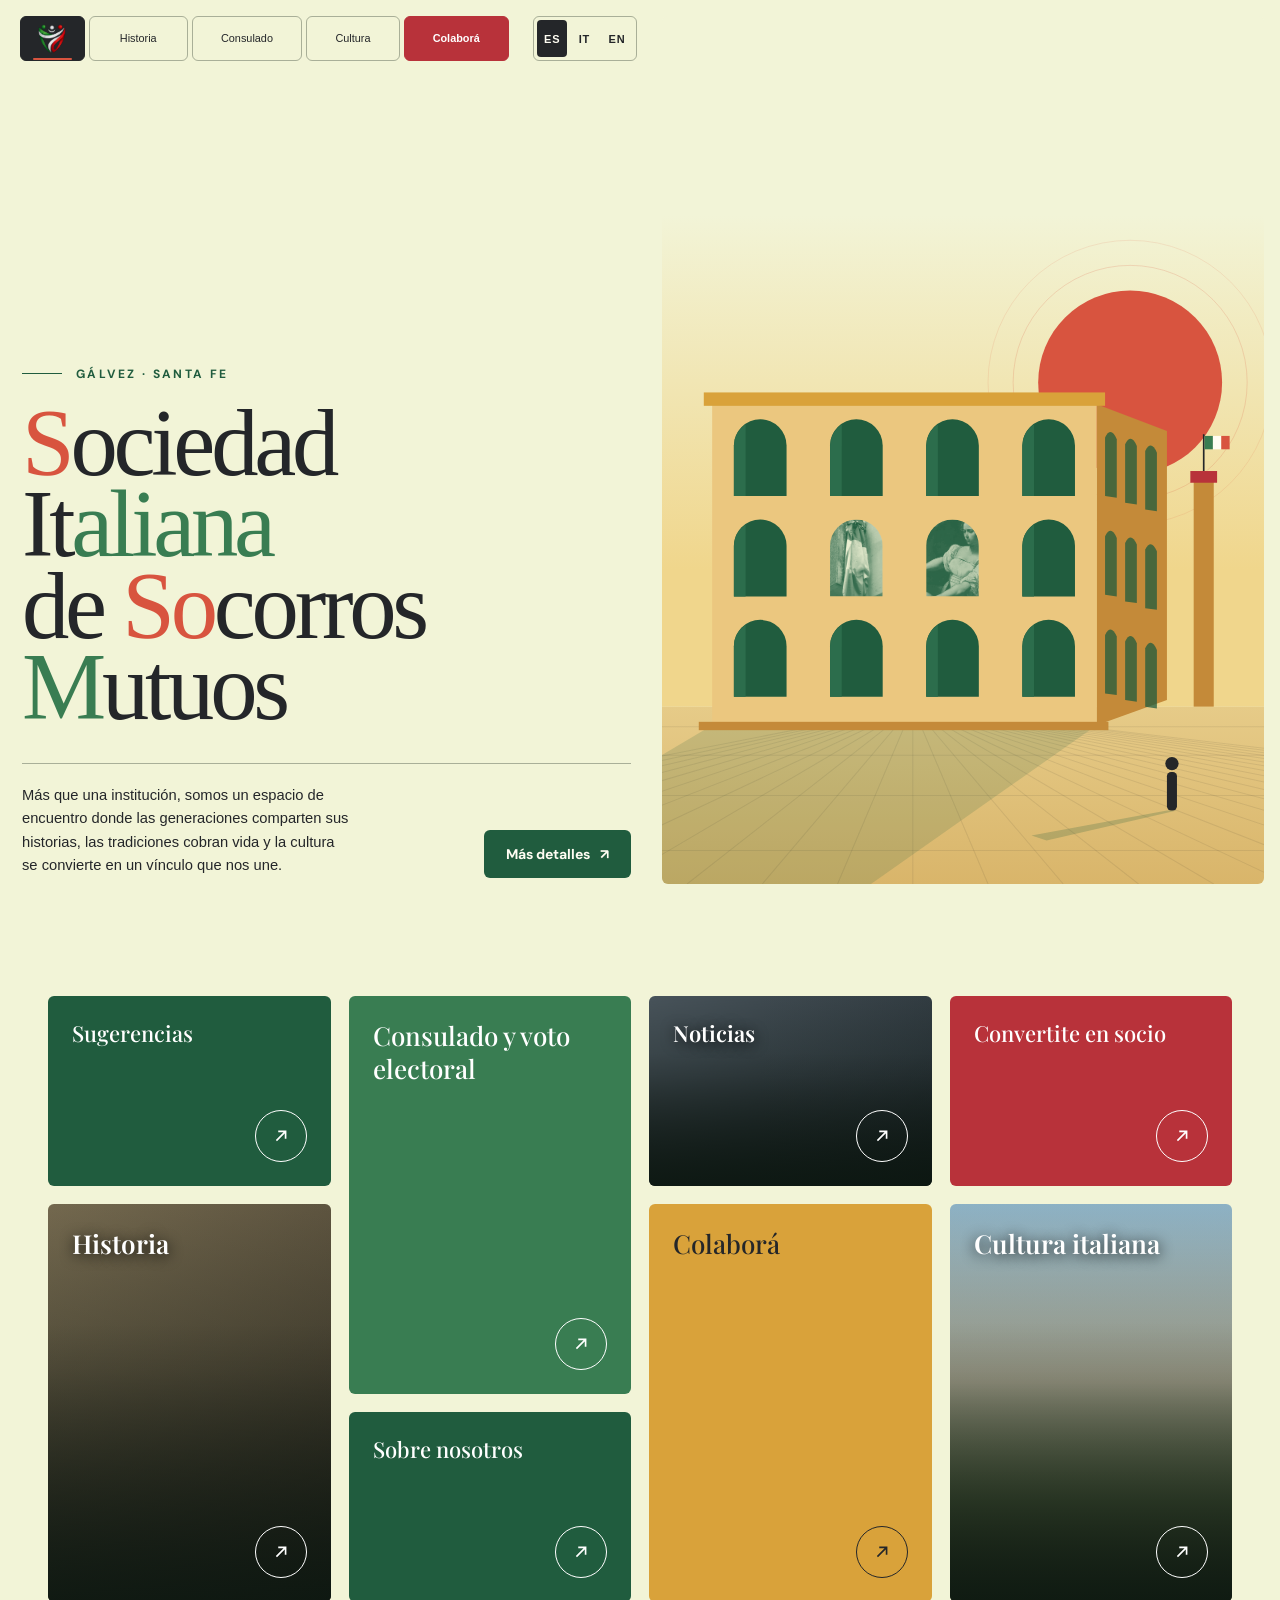
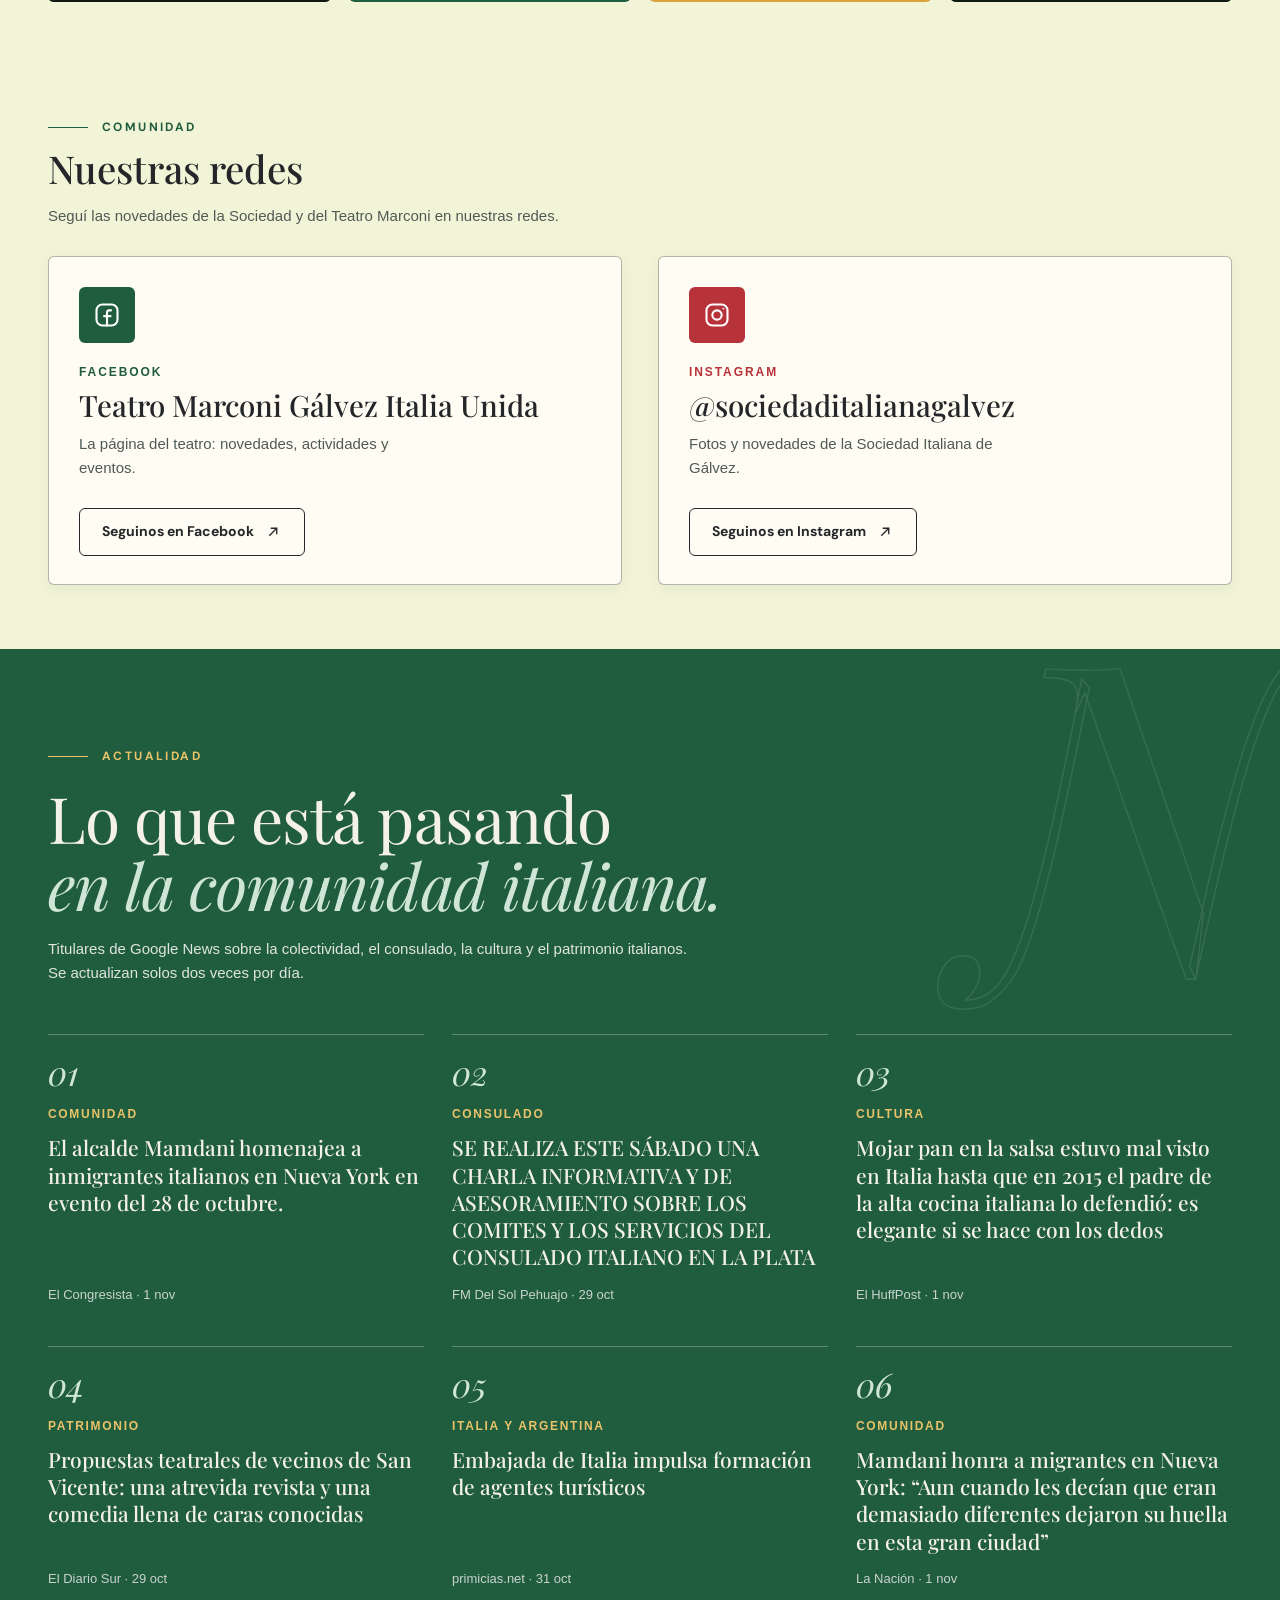
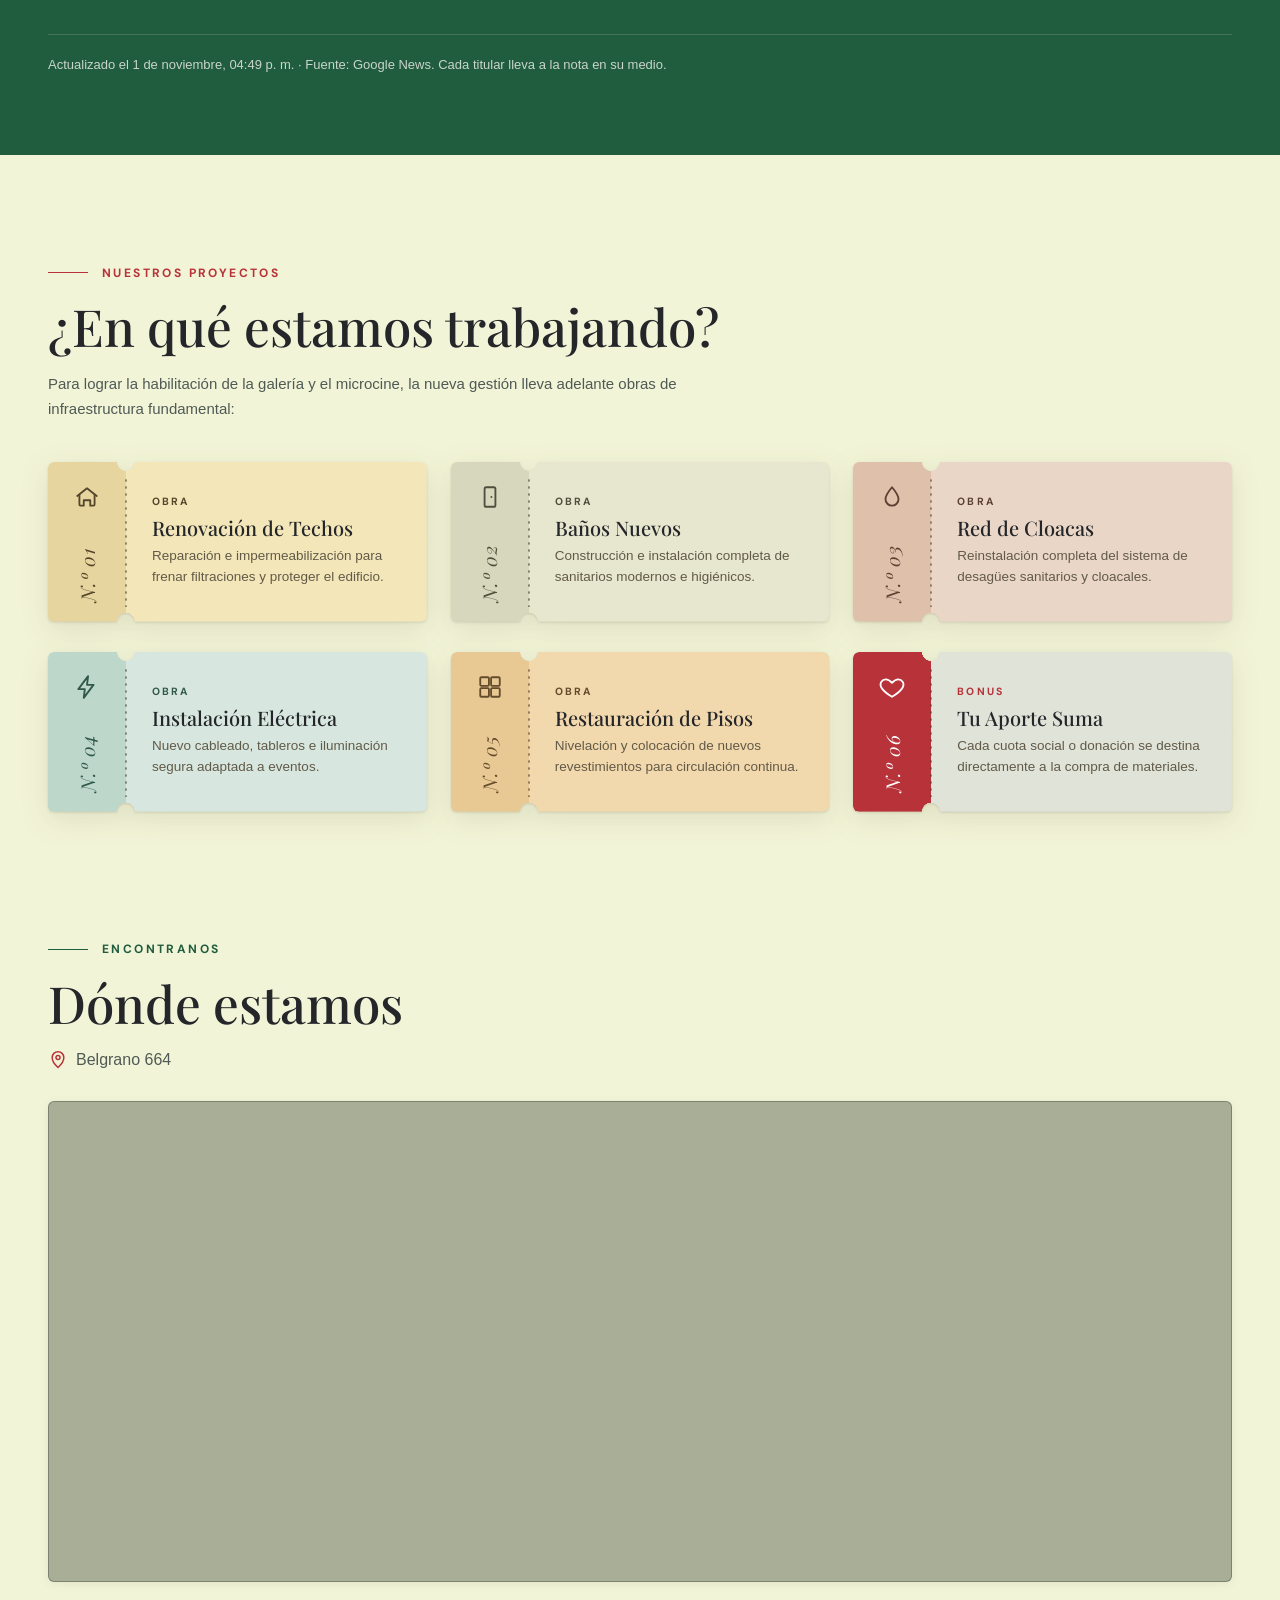
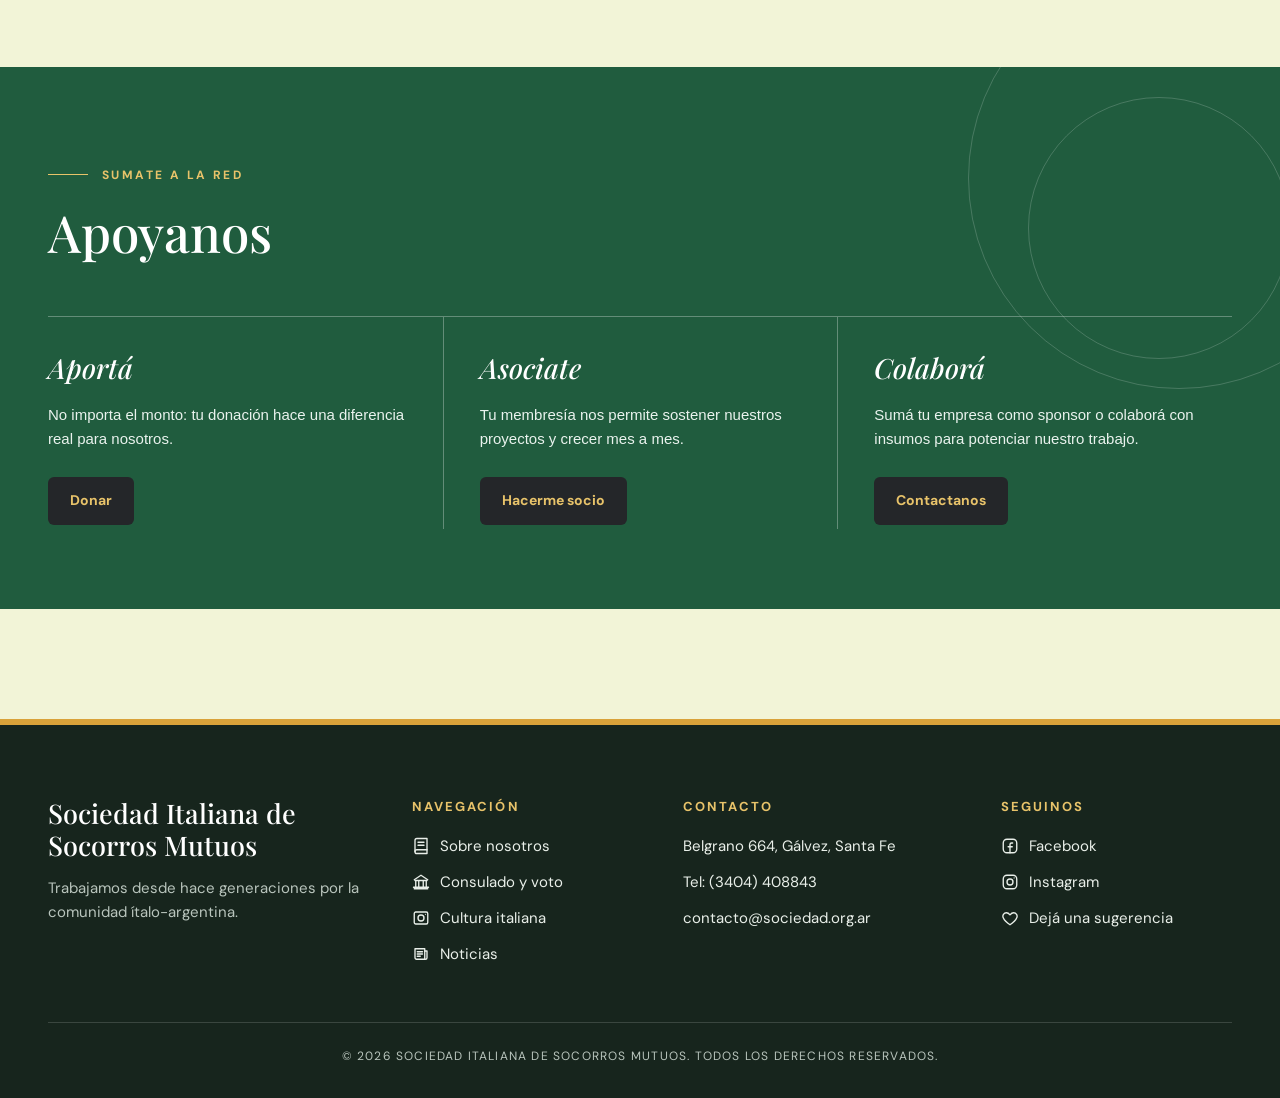
==== index.html @ 8f3e62f2 "Vista previa al compartir: Open Graph y descripción en las cinco páginas - og:title, og:description," ====
<!DOCTYPE html>
<html lang="es">
<head>
<meta charset="UTF-8">
<meta name="viewport" content="width=device-width, initial-scale=1, viewport-fit=cover">
<title>Sociedad Italiana de Socorros Mutuos</title>
<meta name="description" content="Sociedad Italiana de Socorros Mutuos «Italia Unida» de Gálvez, Santa Fe: su historia, la cultura italiana, servicios consulares y cómo colaborar.">
<!-- Vista previa al compartir el enlace (WhatsApp, Facebook, X…). Si cambia la dirección del sitio, actualizar og:url y og:image. -->
<meta property="og:type" content="website">
<meta property="og:site_name" content="Sociedad Italiana de Socorros Mutuos de Gálvez">
<meta property="og:locale" content="es_AR">
<meta property="og:locale:alternate" content="it_IT">
<meta property="og:locale:alternate" content="en_US">
<meta property="og:title" content="Sociedad Italiana de Socorros Mutuos «Italia Unida» · Gálvez">
<meta property="og:description" content="Sociedad Italiana de Socorros Mutuos «Italia Unida» de Gálvez, Santa Fe: su historia, la cultura italiana, servicios consulares y cómo colaborar.">
<meta property="og:url" content="https://agustincordoba97-art.github.io/italia-unita/">
<meta property="og:image" content="https://agustincordoba97-art.github.io/italia-unita/img/compartir.jpg">
<meta property="og:image:width" content="1200">
<meta property="og:image:height" content="630">
<meta property="og:image:alt" content="Sociedad Italiana de Socorros Mutuos, Gálvez: ilustración del edificio social en una plaza.">
<meta name="twitter:card" content="summary_large_image">
<link rel="shortcut icon" href="img/logo.png" type="image/png">
<link rel="preconnect" href="https://fonts.googleapis.com">
<link rel="preconnect" href="https://fonts.gstatic.com" crossorigin>
<link href="https://fonts.googleapis.com/css2?family=Archivo+Black&family=DM+Sans:wght@400;500;600;700&family=Playfair+Display:ital,wght@0,500;0,600;1,500&display=swap" rel="stylesheet">
<link rel="stylesheet" href="css/base.css">
<link rel="stylesheet" href="styles.css">
<link rel="stylesheet" href="css/portada.css">
<link rel="stylesheet" href="css/noticias.css">
<script src="script.js?v=2" defer></script>
<script src="js/noticias.js" defer></script>
<script src="js/noticias-portada.js" defer></script>
</head>
<body>

<a class="skip" href="#contenido" data-i18n="skip">Ir al contenido</a>

<main id="contenido">
  <!-- PORTADA · «Piazza metafísica»: arcadas racionalistas, sol bajo y sombras largas (estilos en css/portada.css).
       La ilustración es decorativa; las dos fotos se ven en duotono verde dentro de los arcos. -->
  <section class="portada" aria-labelledby="headline">
    <div class="portada-texto">
      <nav class="navigation" aria-label="Navegación principal" data-sitio="menu" data-pagina="inicio"></nav>
      <script src="js/sitio.js"></script>
      <div class="portada-contenido">
        <p class="portada-volanta">Gálvez · Santa Fe</p>
        <h1 class="portada-titulo" id="headline"><span class="r">S</span>ociedad<br>It<span class="v">aliana</span><br>de <span class="r">So</span>corros<br><span class="v">M</span>utuos</h1>
        <div class="portada-pie">
          <p class="portada-bajada" id="description" data-i18n="heroDesc">Más que una institución, somos un espacio de encuentro donde las generaciones comparten sus historias, las tradiciones cobran vida y la cultura se convierte en un vínculo que nos une.</p>
          <button class="portada-boton" id="explore" type="button"><span id="explore-label" data-i18n="exploreLabel">Más detalles</span><span aria-hidden="true">↗</span></button>
        </div>
      </div>
    </div>
    <div class="portada-escena" aria-hidden="true">
      <svg viewBox="0 0 720 800" preserveAspectRatio="xMidYMax meet" focusable="false">
        <defs>
          <linearGradient id="portada-cielo" x1="0" y1="0" x2="0" y2="1"><stop offset="0" stop-color="#f2f4d7"/><stop offset=".72" stop-color="#f0d68c"/></linearGradient>
          <linearGradient id="portada-piso" x1="0" y1="0" x2="0" y2="1"><stop offset="0" stop-color="#e6cb88"/><stop offset="1" stop-color="#d9b56a"/></linearGradient>
          <filter id="portada-duo" color-interpolation-filters="sRGB">
            <feColorMatrix type="matrix" values=".33 .33 .33 0 0 .33 .33 .33 0 0 .33 .33 .33 0 0 0 0 0 1 0"/>
            <feComponentTransfer><feFuncR type="table" tableValues=".125 .949"/><feFuncG type="table" tableValues=".361 .957"/><feFuncB type="table" tableValues=".243 .843"/></feComponentTransfer>
          </filter>
          <clipPath id="portada-arco-11"><path d="M201 456V395.5A31.5 31.5 0 0 1 264 395.5V456Z"/></clipPath><clipPath id="portada-arco-12"><path d="M316 456V395.5A31.5 31.5 0 0 1 379 395.5V456Z"/></clipPath>
        </defs>
        <!-- cielo y piazza: se extienden fuera del dibujo para llenar cualquier proporción del recuadro -->
        <rect x="-2000" y="-2000" width="4720" height="2000" fill="#f2f4d7"/>
        <rect x="-2000" y="0" width="4720" height="588" fill="url(#portada-cielo)"/>
        <g transform="translate(560 200)"><circle r="170" fill="none" stroke="#d8543f" stroke-opacity=".14"/><circle r="140" fill="none" stroke="#d8543f" stroke-opacity=".22"/><circle r="110" fill="#d8543f"/></g>
        <!-- torre con banderín tricolor -->
        <rect x="636" y="318" width="24" height="270" fill="#c48a39"/><rect x="632" y="306" width="32" height="14" fill="#B8323A"/>
        <line x1="648" y1="306" x2="648" y2="262" stroke="#242629" stroke-width="2"/>
        <rect x="649" y="264" width="10" height="16" fill="#397d52"/><rect x="659" y="264" width="10" height="16" fill="#fffdf3"/><rect x="669" y="264" width="10" height="16" fill="#d8543f"/>
        <rect x="-2000" y="588" width="4720" height="212" fill="url(#portada-piso)"/>
        <g stroke="#242629" stroke-opacity=".09" stroke-width="1.2"><line x1="300" y1="588" x2="-780" y2="800"/><line x1="300" y1="588" x2="-690" y2="800"/><line x1="300" y1="588" x2="-600" y2="800"/><line x1="300" y1="588" x2="-510" y2="800"/><line x1="300" y1="588" x2="-420" y2="800"/><line x1="300" y1="588" x2="-330" y2="800"/><line x1="300" y1="588" x2="-240" y2="800"/><line x1="300" y1="588" x2="-150" y2="800"/><line x1="300" y1="588" x2="-60" y2="800"/><line x1="300" y1="588" x2="30" y2="800"/><line x1="300" y1="588" x2="120" y2="800"/><line x1="300" y1="588" x2="210" y2="800"/><line x1="300" y1="588" x2="300" y2="800"/><line x1="300" y1="588" x2="390" y2="800"/><line x1="300" y1="588" x2="480" y2="800"/><line x1="300" y1="588" x2="570" y2="800"/><line x1="300" y1="588" x2="660" y2="800"/><line x1="300" y1="588" x2="750" y2="800"/><line x1="300" y1="588" x2="840" y2="800"/><line x1="300" y1="588" x2="930" y2="800"/><line x1="300" y1="588" x2="1020" y2="800"/><line x1="300" y1="588" x2="1110" y2="800"/><line x1="300" y1="588" x2="1200" y2="800"/><line x1="300" y1="588" x2="1290" y2="800"/><line x1="300" y1="588" x2="1380" y2="800"/><line x1="300" y1="588" x2="1470" y2="800"/><line x1="300" y1="588" x2="1560" y2="800"/><line x1="300" y1="588" x2="1650" y2="800"/><line x1="300" y1="588" x2="1740" y2="800"/><line x1="300" y1="588" x2="1830" y2="800"/><line x1="300" y1="588" x2="1920" y2="800"/><line x1="300" y1="588" x2="2010" y2="800"/><line x1="300" y1="588" x2="2100" y2="800"/><line x1="-2000" y1="612" x2="2720" y2="612"/><line x1="-2000" y1="646" x2="2720" y2="646"/><line x1="-2000" y1="694" x2="2720" y2="694"/><line x1="-2000" y1="760" x2="2720" y2="760"/></g>
        <polygon points="60,610 520,610 250,800 -260,800" fill="#205c3e" opacity=".16"/>
        <!-- edificio de arcadas: cara lateral, frente, cornisa y arcos (dos con fotos) -->
        <polygon points="520,226 604,258 604,580 520,610" fill="#c48a39"/>
        <g fill="#205c3e" opacity=".75"><path d="M530 336V266Q537 252 544 268V338Z"/><path d="M530 454V384Q537 370 544 386V456Z"/><path d="M530 572V502Q537 488 544 504V574Z"/><path d="M554 344V274Q561 260 568 276V346Z"/><path d="M554 462V392Q561 378 568 394V464Z"/><path d="M554 580V510Q561 496 568 512V582Z"/><path d="M578 352V282Q585 268 592 284V354Z"/><path d="M578 470V400Q585 386 592 402V472Z"/><path d="M578 588V518Q585 504 592 520V590Z"/></g>
        <rect x="60" y="226" width="460" height="384" fill="#ebc77f"/>
        <rect x="50" y="212" width="480" height="16" fill="#d9a23a"/>
        <path d="M86 336V275.5A31.5 31.5 0 0 1 149 275.5V336Z" fill="#205c3e"/><path d="M86 336V275.5A31.5 31.5 0 0 1 100 250V336Z" fill="#2c6d4c"/><path d="M201 336V275.5A31.5 31.5 0 0 1 264 275.5V336Z" fill="#205c3e"/><path d="M201 336V275.5A31.5 31.5 0 0 1 215 250V336Z" fill="#2c6d4c"/><path d="M316 336V275.5A31.5 31.5 0 0 1 379 275.5V336Z" fill="#205c3e"/><path d="M316 336V275.5A31.5 31.5 0 0 1 330 250V336Z" fill="#2c6d4c"/><path d="M431 336V275.5A31.5 31.5 0 0 1 494 275.5V336Z" fill="#205c3e"/><path d="M431 336V275.5A31.5 31.5 0 0 1 445 250V336Z" fill="#2c6d4c"/><path d="M86 456V395.5A31.5 31.5 0 0 1 149 395.5V456Z" fill="#205c3e"/><path d="M86 456V395.5A31.5 31.5 0 0 1 100 370V456Z" fill="#2c6d4c"/><image href="img/cosmos_84277699.webp" x="171" y="354" width="123" height="112" preserveAspectRatio="xMidYMid slice" clip-path="url(#portada-arco-11)" filter="url(#portada-duo)"/><image href="img/cosmos_1830981906.webp" x="286" y="354" width="123" height="112" preserveAspectRatio="xMidYMid slice" clip-path="url(#portada-arco-12)" filter="url(#portada-duo)"/><path d="M431 456V395.5A31.5 31.5 0 0 1 494 395.5V456Z" fill="#205c3e"/><path d="M431 456V395.5A31.5 31.5 0 0 1 445 370V456Z" fill="#2c6d4c"/><path d="M86 576V515.5A31.5 31.5 0 0 1 149 515.5V576Z" fill="#205c3e"/><path d="M86 576V515.5A31.5 31.5 0 0 1 100 490V576Z" fill="#2c6d4c"/><path d="M201 576V515.5A31.5 31.5 0 0 1 264 515.5V576Z" fill="#205c3e"/><path d="M201 576V515.5A31.5 31.5 0 0 1 215 490V576Z" fill="#2c6d4c"/><path d="M316 576V515.5A31.5 31.5 0 0 1 379 515.5V576Z" fill="#205c3e"/><path d="M316 576V515.5A31.5 31.5 0 0 1 330 490V576Z" fill="#2c6d4c"/><path d="M431 576V515.5A31.5 31.5 0 0 1 494 515.5V576Z" fill="#205c3e"/><path d="M431 576V515.5A31.5 31.5 0 0 1 445 490V576Z" fill="#2c6d4c"/>
        <rect x="44" y="606" width="490" height="10" fill="#c48a39"/>
        <!-- figura con sombra larga -->
        <g transform="translate(610 712)"><polygon points="-6,0 6,0 -150,36 -168,30" fill="#205c3e" opacity=".22"/><rect x="-6" y="-46" width="12" height="46" rx="5" fill="#242629"/><circle cx="0" cy="-56" r="8" fill="#242629"/></g>
      </svg>
    </div>
  </section>

  <!-- ACCESOS RÁPIDOS -->
  <section class="access wrap" id="accesos" aria-label="Accesos rápidos">
    <div class="tiles">
      <a class="tile t-white sug" href="contacto.html?tipo=sugerencia#contact-form"><span data-i18n="tSug">Sugerencias</span><span class="arr"><svg viewBox="0 0 24 24" fill="none" stroke="currentColor" stroke-width="1.8" aria-hidden="true"><path d="M7 17 17 7M9 7h8v8"/></svg></span></a>
      <a class="tile hist" href="historia.html">
        <span data-i18n="tHist">Historia</span><span class="arr"><svg viewBox="0 0 24 24" fill="none" stroke="currentColor" stroke-width="1.8" aria-hidden="true"><path d="M7 17 17 7M9 7h8v8"/></svg></span></a>
      <a class="tile t-green cons" href="consulado.html"><span data-i18n="tCons">Consulado y voto electoral</span><span class="arr"><svg viewBox="0 0 24 24" fill="none" stroke="currentColor" stroke-width="1.8" aria-hidden="true"><path d="M7 17 17 7M9 7h8v8"/></svg></span></a>
      <a class="tile noti" href="#noticias">
        <span data-i18n="tNoti">Noticias</span><span class="arr"><svg viewBox="0 0 24 24" fill="none" stroke="currentColor" stroke-width="1.8" aria-hidden="true"><path d="M7 17 17 7M9 7h8v8"/></svg></span></a>
      <a class="tile t-white sobre" href="historia.html"><span data-i18n="tSobre">Sobre nosotros</span><span class="arr"><svg viewBox="0 0 24 24" fill="none" stroke="currentColor" stroke-width="1.8" aria-hidden="true"><path d="M7 17 17 7M9 7h8v8"/></svg></span></a>
      <a class="tile t-gold colab" href="contacto.html?tipo=colabora#contact-form"><span data-i18n="tColab">Colaborá</span><span class="arr"><svg viewBox="0 0 24 24" fill="none" stroke="currentColor" stroke-width="1.8" aria-hidden="true"><path d="M7 17 17 7M9 7h8v8"/></svg></span></a>
      <a class="tile t-red conv" href="contacto.html?tipo=socio#contact-form"><span data-i18n="tConv">Convertite en socio</span><span class="arr"><svg viewBox="0 0 24 24" fill="none" stroke="currentColor" stroke-width="1.8" aria-hidden="true"><path d="M7 17 17 7M9 7h8v8"/></svg></span></a>
      <a class="tile cult" href="cultura.html">
        <span data-i18n="tCult">Cultura italiana</span><span class="arr"><svg viewBox="0 0 24 24" fill="none" stroke="currentColor" stroke-width="1.8" aria-hidden="true"><path d="M7 17 17 7M9 7h8v8"/></svg></span></a>
    </div>
  </section>

  <!-- COMUNIDAD: tarjetas propias de Facebook e Instagram (sin recuadros externos). Toda la tarjeta es un enlace. -->
  <section class="social-section wrap" id="redes-sociales" aria-labelledby="redes-titulo">
    <div class="section-heading">
      <p class="eyebrow" data-i18n="socialEyebrow">Comunidad</p>
      <h2 class="big" id="redes-titulo" data-i18n="socialTitle">Nuestras redes</h2>
      <p class="social-sub" data-i18n="socialSub">Seguí las novedades de la Sociedad y del Teatro Marconi en nuestras redes.</p>
    </div>
    <div class="social-columns">
      <article class="red red--facebook">
        <span class="red-icono" aria-hidden="true"><svg viewBox="0 0 24 24" fill="none" stroke="currentColor" stroke-width="1.8" stroke-linecap="round" stroke-linejoin="round"><rect x="3" y="3" width="18" height="18" rx="5"/><path d="M15.5 8H14a2 2 0 0 0-2 2v11M9.5 13h5.5"/></svg></span>
        <p class="red-tipo">Facebook</p>
        <h3 class="red-nombre">Teatro Marconi Gálvez Italia Unida</h3>
        <p class="red-texto" data-i18n="fbText">La página del teatro: novedades, actividades y eventos.</p>
        <a class="red-boton" id="fb-follow" href="https://www.facebook.com/TeatroMarconiGalvezItaliaUnida/?locale=es_LA" target="_blank" rel="noopener"><span data-i18n="fbFollow">Seguinos en Facebook</span><span class="red-sr" data-i18n="newTab">(se abre en una pestaña nueva)</span><svg viewBox="0 0 24 24" fill="none" stroke="currentColor" stroke-width="1.8" aria-hidden="true"><path d="M7 17 17 7M9 7h8v8"/></svg></a>
      </article>
      <article class="red red--instagram">
        <span class="red-icono" aria-hidden="true"><svg viewBox="0 0 24 24" fill="none" stroke="currentColor" stroke-width="1.8" stroke-linecap="round" stroke-linejoin="round"><rect x="3" y="3" width="18" height="18" rx="5"/><circle cx="12" cy="12" r="4"/><circle cx="17.5" cy="6.5" r=".8" fill="currentColor" stroke="none"/></svg></span>
        <p class="red-tipo">Instagram</p>
        <h3 class="red-nombre">@sociedaditalianagalvez</h3>
        <p class="red-texto" data-i18n="igText">Fotos y novedades de la Sociedad Italiana de Gálvez.</p>
        <a class="red-boton" id="ig-link" href="https://www.instagram.com/sociedaditalianagalvez/" target="_blank" rel="noopener"><span data-i18n="igFollow">Seguinos en Instagram</span><span class="red-sr" data-i18n="newTab">(se abre en una pestaña nueva)</span><svg viewBox="0 0 24 24" fill="none" stroke="currentColor" stroke-width="1.8" aria-hidden="true"><path d="M7 17 17 7M9 7h8v8"/></svg></a>
      </article>
    </div>
  </section>

  <!-- NOTICIAS DE ITALIA: sección independiente debajo de las redes -->
  

  <!-- NOTICIAS: titulares automáticos de Google News (GitHub Actions actualiza js/noticias.js dos veces por día) -->
  <section class="noticias-franja" id="noticias" aria-labelledby="noticias-titulo">
    <div class="wrap noticias-in">
      <p class="eyebrow" data-noticias="eyebrow">Actualidad</p>
      <h2 class="noticias-titulo" id="noticias-titulo"><span data-noticias="titulo">Lo que está pasando</span> <em data-noticias="tituloEm">en la comunidad italiana.</em></h2>
      <p class="noticias-nota" data-noticias="nota">Titulares de Google News sobre la colectividad, el consulado, la cultura y el patrimonio italianos. Se actualizan solos dos veces por día.</p>
      <ol class="noticias-lista" id="noticias-lista"></ol>
      <p class="noticias-estado" id="noticias-estado"></p>
    </div>
  </section>

  <!-- EN QUÉ ESTAMOS TRABAJANDO -->
  <section class="works wrap">
    <p class="eyebrow" data-i18n="worksEyebrow">Nuestros proyectos</p>
    <h2 class="big" data-i18n="worksTitle">¿En qué estamos trabajando?</h2>
    <p class="works-sub" data-i18n="worksSub">Para lograr la habilitación de la galería y el microcine, la nueva gestión lleva adelante obras de infraestructura fundamental:</p>
    <div class="tickets" id="works-grid"></div>
  </section>

  <!-- DÓNDE ESTAMOS -->
  <section class="map-sec wrap">
    <p class="eyebrow" data-i18n="mapEyebrow">Encontranos</p>
    <h2 class="big" data-i18n="mapTitle">Dónde estamos</h2>
    <p class="map-addr">
      <svg viewBox="0 0 24 24" fill="none" stroke="currentColor" stroke-width="1.8" stroke-linecap="round" stroke-linejoin="round" aria-hidden="true"><path d="M12 21s7-6.2 7-12a7 7 0 1 0-14 0c0 5.8 7 12 7 12Z"/><circle cx="12" cy="9" r="2.4"/></svg>
      Belgrano 664
    </p>
    <div class="map-frame">
      <iframe src="https://www.google.com/maps?q=Belgrano+664&output=embed" loading="lazy" referrerpolicy="no-referrer-when-downgrade" title="Mapa: Belgrano 664"></iframe>
    </div>
    <br>
  </section>
</main>

  <!-- APOYANOS -->
  <section class="support">
    <div class="wrap support-in">
      <p class="eyebrow" data-i18n="supportEyebrow">Sumate a la red</p>
      <h2 class="big" data-i18n="supportTitle">Apoyanos</h2>
      <div class="support-grid">
        <div class="support-col">
          <h3 data-i18n="supportDonateTitle">Aportá</h3>
          <p data-i18n="supportDonateText">No importa el monto: tu donación hace una diferencia real para nosotros.</p>
          <a class="support-btn" href="contacto.html" data-i18n="supportDonateBtn">Donar</a>
        </div>
        <div class="support-col">
          <h3 data-i18n="supportJoinTitle">Asociate</h3>
          <p data-i18n="supportJoinText">Tu membresía nos permite sostener nuestros proyectos y crecer mes a mes.</p>
          <a class="support-btn" href="contacto.html" data-i18n="supportJoinBtn">Hacerme socio</a>
        </div>
        <div class="support-col">
          <h3 data-i18n="supportShareTitle">Colaborá</h3>
          <p data-i18n="supportShareText">Sumá tu empresa como sponsor o colaborá con insumos para potenciar nuestro trabajo.</p>
          <a class="support-btn" href="contacto.html" data-i18n="supportShareBtn">Contactanos</a>
        </div>
      </div>
    </div>
  </section>

<!-- PIE DE PÁGINA -->
<footer class="foot" data-sitio="pie"></footer>

</body>
</html>
---- css/base.css ----
/* ───────────────────────────────────────────────────────────
   Base común de todas las páginas: paleta, menú, selector de idioma y pie.
   Se carga antes que la hoja propia de cada página (styles.css o css/sitio.css).
   El menú y el pie los arma js/sitio.js.
   ─────────────────────────────────────────────────────────── */
:root{
  /* Paleta del sitio (la de la portada) */
  --s-verde:#397d52;
  --s-verde-oscuro:#205c3e;
  --s-verde-suave:#e2e9cb;
  --s-rojo:#d8543f;
  --s-rojo-oscuro:#B8323A;
  --s-marfil:#f2f4d7;
  --s-papel:#F4F1EA;
  --s-dorado:#E8C36A;
  --s-mostaza:#D9A23A;
  --s-tinta:#242629;
  --s-linea:rgba(39,55,39,.36);
  --s-pie:#17251d;
  /* Esquinas (como las de Historia y Cultura): chicas para piezas internas y etiquetas,
     comunes para botones, pestañas, tarjetas y campos, grandes para contenedores que agrupan otros. */
  --s-radio-chico:4px;
  --s-radio:6px;
  --s-radio-grande:8px;
  /* Botones: misma forma en todo el sitio; cada sección elige el color. */
  --s-boton-alto:48px;
  --s-boton-relleno:12px 22px;
  --s-boton-letra:700 14px/1.2 var(--s-fuente-texto);
  --s-fuente-menu:Inter,"Avenir Next",Avenir,"Segoe UI",Arial,sans-serif;
  --s-fuente-texto:"DM Sans",Arial,sans-serif;
  --s-fuente-titulos:"Playfair Display",Georgia,serif;
}

/* ── Menú principal ──────────────────────────────────── */
/* El menú se adapta al espacio que tiene (en la portada ocupa media pantalla; en las demás, todo el ancho). */
.navigation{container:menu / inline-size; font-family:var(--s-fuente-menu)}
.menu-pestanas{display:flex; align-items:flex-start; gap:4px; white-space:nowrap}
.nav-tab{
  position:relative; display:inline-flex; align-items:center; justify-content:center; gap:8px;
  height:45px; min-width:0; padding:0 13px;
  border:1px solid var(--s-linea); border-radius:var(--s-radio); background:transparent; color:var(--s-tinta);
  font-family:inherit; font-size:clamp(10px,.85vw,12px); font-weight:450; line-height:1; text-decoration:none; cursor:pointer;
  transition:background-color .18s ease, color .18s ease, border-color .18s ease, transform .18s ease;
}
.nav-tab::after{content:""; position:absolute; left:12px; right:12px; bottom:0; height:2px; border-radius:2px; background:transparent}
.nav-tab--inicio{flex:0 1 86px; min-width:54px; padding-inline:8px}
.nav-tab--historia{flex:1 1 132px}
.nav-tab--consulado{flex:1 1 148px}
.nav-tab--cultura{flex:1 1 124px}
.nav-tab--colabora{flex:1 1 140px; color:#fff; background-color:var(--s-rojo-oscuro); border-color:var(--s-rojo-oscuro); font-weight:650}
.nav-tab:hover{border-color:var(--s-verde); background:rgba(225,254,211,.48)}
.nav-tab--colabora:not(.active):hover{border-color:#962830; background:#962830}
.nav-tab:active{transform:translateY(1px)}
.nav-tab.active{color:#fffdf3; background:var(--s-tinta); border-color:var(--s-tinta)}
.nav-tab.active::after{background:var(--s-rojo)}
.nav-tab:focus-visible{outline:2px solid var(--s-rojo); outline-offset:3px}
.nav-icon{width:20px; height:20px; flex:0 0 20px}
.nav-tab--consulado .nav-icon{width:22px; height:22px; flex-basis:22px}
.nav-tab--cultura .nav-icon{width:24px; height:24px; flex-basis:24px}
.nav-tab--colabora .nav-icon{width:25px; height:25px; flex-basis:25px}
.icon-logo{display:block; width:30px; height:30px}

/* Con espacio de sobra, las secciones van en la misma fila y el botón «Menú» no se ve. */
.menu-opciones{display:contents}
.menu-boton{
  display:none; align-items:center; gap:8px;
  height:45px; padding:0 15px 0 12px;
  border:1px solid var(--s-linea); border-radius:var(--s-radio); background:transparent; color:var(--s-tinta);
  font:600 13px/1 var(--s-fuente-menu); letter-spacing:.02em; cursor:pointer;
  transition:background-color .18s ease, color .18s ease, border-color .18s ease;
}
.menu-boton:hover{border-color:var(--s-verde); background:rgba(225,254,211,.48)}
.menu-boton[aria-expanded="true"]{color:#fffdf3; background:var(--s-tinta); border-color:var(--s-tinta)}
.menu-boton:focus-visible{outline:2px solid var(--s-rojo); outline-offset:3px}
.menu-boton-icono{width:20px; height:20px; flex:none}
.menu-boton[aria-expanded="true"] .menu-boton-icono--abrir,
.menu-boton[aria-expanded="false"] .menu-boton-icono--cerrar{display:none}

/* Selector de idioma: mismo borde y altura que las pestañas */
.idiomas{
  display:flex; flex:0 0 auto; align-items:stretch; gap:2px;
  height:45px; margin-left:clamp(10px,1.6vw,24px); padding:3px;
  border:1px solid var(--s-linea); border-radius:var(--s-radio);
}
.idioma{
  min-width:30px; padding:0 7px; border:0; border-radius:var(--s-radio-chico); background:transparent; color:var(--s-tinta);
  font-family:inherit; font-size:11px; font-weight:600; letter-spacing:.08em; cursor:pointer;
  transition:background-color .18s ease, color .18s ease;
}
.idioma:hover{background:rgba(225,254,211,.7)}
.idioma[aria-pressed="true"]{background:var(--s-tinta); color:#fffdf3}
.idioma:focus-visible{outline:2px solid var(--s-rojo); outline-offset:2px}

/* Poco espacio: sin íconos. Muy poco: una barra con el logo, el botón «Menú» y los idiomas;
   las secciones se despliegan debajo, sobre el contenido de la página. */
@container menu (max-width:640px){ .nav-icon{display:none} }
@container menu (max-width:600px){
  .menu-pestanas{position:relative; align-items:center; gap:6px}
  .nav-tab--inicio{flex:0 0 56px}
  .menu-boton{display:inline-flex}
  .idiomas{margin-left:auto}
  .menu-opciones{
    position:absolute; top:calc(100% + 8px); left:0; right:0; z-index:10;
    display:none; flex-direction:column; gap:6px; padding:8px;
    background:var(--s-marfil); border:1px solid var(--s-linea); border-radius:var(--s-radio-grande);
    box-shadow:0 24px 48px -22px rgba(20,35,25,.55);
  }
  .menu-abierto .menu-opciones{display:flex; animation:menu-baja .18s ease-out}
  .menu-opciones .nav-tab{flex:none; justify-content:flex-start; gap:12px; height:48px; padding:0 16px; font-size:15px}
  .menu-opciones .nav-tab::after{left:16px; right:auto; width:28px}
  .menu-opciones .nav-icon{display:block}
}
@keyframes menu-baja{from{opacity:0; transform:translateY(-6px)} to{opacity:1; transform:none}}

/* ── Franja del menú en las páginas internas ─────────── */
/* <header class="menu-sitio"> con el <nav> adentro (Historia, Cultura, Consulado, Contacto). */
:root{--alto-menu:82px}
.menu-sitio{position:relative; z-index:5; min-height:var(--alto-menu); padding:16px clamp(14px,3vw,42px) 0; background:var(--s-marfil)}
.menu-sitio:focus{outline:none}
@media (max-width:600px){
  :root{--alto-menu:70px}
  .menu-sitio{padding:12px 10px 0}
}

/* ── Volanta: texto chico en mayúsculas con una línea delante (todas las páginas) ── */
.eyebrow, .portada-volanta{
  display:inline-flex; align-items:center; gap:14px; margin:0;
  font:700 12px/1.2 var(--s-fuente-texto); letter-spacing:.2em; text-transform:uppercase;
}
.eyebrow::before, .portada-volanta::before{content:""; width:40px; height:1px; background:currentColor; flex:none}

/* ── Pie ─────────────────────────────────────────────── */
.foot{
  color:#e9efe9; background:var(--s-pie); border-top:6px solid var(--s-mostaza);
  font-family:var(--s-fuente-texto); line-height:1.6;
}
.foot-in{max-width:1240px; margin:0 auto; padding:72px 28px 32px}
.foot-grid{display:grid; grid-template-columns:1.4fr 1fr 1.2fr 1fr; gap:40px}
.foot-logo{margin:0 0 14px; color:#fff; font:500 27px/1.2 var(--s-fuente-titulos)}
.foot-sub{margin:0; color:#b9c5bd; font-size:15px}
.foot h2{margin:0 0 16px; color:var(--s-dorado); font:700 13px/1.6 var(--s-fuente-texto); letter-spacing:.16em; text-transform:uppercase}
.foot ul{display:grid; gap:12px; margin:0; padding:0; list-style:none}
.foot li{display:flex; align-items:center; gap:10px; font-size:15px}
.foot li > svg{width:18px; height:18px; flex:none}
.foot a{color:#e9efe9; text-decoration:none}
.foot a:hover{text-decoration:underline}
.foot a:focus-visible{outline:2px solid var(--s-dorado); outline-offset:3px}
.foot-notas{margin-top:40px; color:#b9c5bd; font-size:13px}
.foot-notas p{margin:0}
.foot-notas a{text-decoration:underline}
.copy{margin-top:56px; padding-top:24px; border-top:1px solid #ffffff26; color:#b9c5bd; font-size:12px; letter-spacing:.1em; text-transform:uppercase; text-align:center}
@media (max-width:1000px){ .foot-grid{grid-template-columns:1fr 1fr} }
@media (max-width:600px){ .foot-grid{grid-template-columns:1fr} .copy{text-align:left} }

@media (prefers-reduced-motion:reduce){
  .nav-tab,.idioma,.menu-boton{transition:none}
  .menu-abierto .menu-opciones{animation:none}
}
---- styles.css ----
/* Los colores de la paleta salen de css/base.css (--s-*), que se carga antes. */
:root{
  --paper:var(--s-papel); --ink:var(--s-tinta); --green:var(--s-verde-oscuro); --gold:var(--s-dorado); --mustard:var(--s-mostaza);
  --red:var(--s-rojo-oscuro); --footer:#10231C; --muted:#4f5a55; --line:var(--s-linea); --white:#fff;
  --focus:#0045c4; --cream:var(--s-marfil);
  --italian-green:var(--s-verde);
  --deep-green:var(--s-verde-oscuro);
  --italian-red:var(--s-rojo);
  --soft-green:var(--s-verde-suave);
}

*{box-sizing:border-box}
html{scroll-behavior:smooth;scroll-padding-top:24px}
@media (prefers-reduced-motion:reduce){html{scroll-behavior:auto}*{transition:none!important}}
body{margin:0;background:var(--paper);color:var(--ink);font:400 16px/1.6 "DM Sans",Arial,sans-serif}
a{color:inherit}
:focus-visible{outline:4px solid var(--focus);outline-offset:3px}
[hidden]{display:none!important}
.wrap{max-width:1240px;margin:0 auto;padding:0 28px}
.skip{position:absolute;left:-999px;top:0;background:#fff;color:var(--ink);padding:12px 18px;font-weight:700;z-index:20}
.skip:focus{left:12px;top:12px}

h1,h2,h3{font-family:"Playfair Display",Georgia,serif;font-weight:500;margin:0;line-height:1.1}
h1 em,h2 em{font-style:italic}
/* La volanta (.eyebrow) está en css/base.css. */
.big{font-size:clamp(32px,4vw,54px)}

/* ===== Encabezado (logo + nombre arriba, menú con íconos abajo) ===== */


body {
  margin: 0;
  min-height: 100svh;
  overflow-x: hidden;
  color: var(--ink);
  font-family: Inter, "Avenir Next", Avenir, "Segoe UI", Arial, sans-serif;
  background: var(--ivory);
}

.notice {
  position: absolute;
  left: 50%;
  bottom: 22px;
  width: max-content;
  max-width: calc(100% - 32px);
  padding: 12px 16px;
  border-left: 3px solid var(--italian-red);
  border-radius: var(--s-radio);
  color: #fffdf3;
  background: rgba(31, 73, 48, .94);
  font-size: 12px;
  line-height: 1.45;
  text-align: center;
  opacity: 0;
  transform: translate(-50%, 8px);
  transition: opacity .2s ease, transform .2s ease;
  pointer-events: none;
}

.notice.visible { opacity: 1; transform: translate(-50%, 0); }

.site-header{background:#fff;border-bottom:1px solid var(--line)}

.sh-top{display:grid;grid-template-columns:1fr auto 1fr;align-items:center;gap:16px;padding:18px 28px 10px}
.brand{grid-column:1;justify-self:start;display:inline-flex;align-items:center;text-decoration:none}
.brand-mark{width:60px;height:60px;flex:none;object-fit:contain}
.brand-full{grid-column:2;justify-self:center;position:relative;display:inline-block;padding-bottom:14px;text-align:center;text-decoration:none;font:400 clamp(19px,2.3vw,31px)/1.1 "Archivo Black",Arial,sans-serif;text-transform:uppercase;color:var(--ink)}
.brand-full::after{content:"";position:absolute;left:50%;bottom:0;width:85%;height:2px;background:currentColor;opacity:.4;transform:translateX(-50%)}
.brand-full:hover{text-decoration:underline;text-underline-offset:6px}
.sh-tools{grid-column:3;justify-self:end}

.sh-nav{display:grid;grid-template-columns:1fr auto 1fr;align-items:center;gap:16px;padding:6px 28px}
.burger{grid-column:1;justify-self:start}
.nav{grid-column:2}
.nav ul{list-style:none;display:flex;flex-wrap:wrap;justify-content:center;gap:4px 28px;margin:0;padding:0}
.nav a{position:relative;display:inline-flex;align-items:center;gap:9px;padding:6px 2px;font:600 15px "DM Sans",Arial,sans-serif;text-decoration:none;color:var(--ink)}
.nav a::after{content:"";position:absolute;left:0;right:0;bottom:1px;height:2px;background:currentColor;transform:scaleX(0);transform-origin:right;transition:transform .3s ease}
.nav a:hover::after,.nav a:focus-visible::after{transform:scaleX(1);transform-origin:left}
.nav a svg{width:22px;height:22px;flex:none}
.nav a.n-accent{color:var(--red)}
.nav a.n-link{color:#2b5ea8}

.more-nav{background:var(--paper);border-top:1px dashed var(--line)}
.more-nav ul{max-width:1240px;margin:0 auto;list-style:none;display:flex;flex-wrap:wrap;gap:10px 26px;padding:14px 28px}
.more-nav a{font:500 14px "DM Sans",Arial,sans-serif;color:var(--muted);text-decoration:none}
.more-nav a:hover{color:var(--ink);text-decoration:underline}


/* ===== Accesos rápidos =====
   Escritorio: cuatro columnas; Historia, Consulado, Colaborá y Cultura son los mosaicos altos.
   Tabletas: dos columnas con Historia y Cultura altas. Teléfonos: dos columnas con Historia,
   Cultura y «Convertite en socio» a lo ancho y Consulado alto. */
.access{padding:96px 28px 20px}
.tiles{
  display:grid;grid-template-columns:repeat(4,minmax(0,1fr));grid-template-rows:repeat(3,190px);gap:18px;
  grid-template-areas:"sug cons noti conv" "hist cons colab cult" "hist sobre colab cult";
}
.tile{position:relative;overflow:hidden;display:flex;flex-direction:column;justify-content:space-between;gap:12px;padding:24px;border-radius:var(--s-radio);text-decoration:none;font:500 22px/1.25 "Playfair Display",Georgia,serif}
.tile span:first-child{position:relative;z-index:1}
.tile .arr{position:relative;z-index:1;align-self:flex-end;width:52px;height:52px;border-radius:50%;border:1.5px solid currentColor;display:grid;place-items:center}
.tile .arr svg{width:22px;height:22px}
.tile:hover{filter:brightness(.95)}
.t-white{background:var(--deep-green);color:#fff}
.t-ink{background:var(--ink);color:#fff}
.t-green{background:var(--italian-green);color:#fff}
.t-gold{background:var(--mustard);color:var(--ink)}
.t-red{background:var(--red);color:#fff}
.hist,.cons,.colab,.cult{font-size:26px}
.sug{grid-area:sug}
.hist{grid-area:hist;color:#fff;background:linear-gradient(180deg,#0000 30%,#0009),linear-gradient(135deg,#8a7a5c,#4a3f30)}
.cons{grid-area:cons}
.noti{grid-area:noti;color:#fff;background:linear-gradient(180deg,#0000 30%,#0009),linear-gradient(135deg,#55606a,#283138)}
.sobre{grid-area:sobre}
.colab{grid-area:colab}
.conv{grid-area:conv}
.cult{grid-area:cult;color:#fff;background:linear-gradient(180deg,#0000 30%,#0009),linear-gradient(#a9d3ec,#e9e0c4 45%,#8ea46a 75%,#5d6e3f)}
/* Fotos de los mosaicos en duotono verde, como las de la portada (filtro #portada-duo del SVG de index.html); sin soporte, en escala de grises. */
.tile-img{position:absolute;inset:0;width:100%;height:100%;object-fit:cover;z-index:0;filter:grayscale(1) contrast(1.05);filter:url(#portada-duo)}

/* ===== Noticias ===== */
.news-sec{padding:100px 28px 20px}
.sec-head{display:flex;justify-content:space-between;align-items:flex-end;flex-wrap:wrap;gap:24px;margin-bottom:34px}
.news-sec .eyebrow{color:var(--green);margin-bottom:18px}
.filters{display:flex;flex-wrap:wrap;gap:10px}
.filters button{min-height:48px;padding:9px 18px;border-radius:var(--s-radio);border:1.5px solid var(--ink);background:transparent;color:var(--ink);font:600 15px "DM Sans",Arial,sans-serif;cursor:pointer}
.filters button[aria-pressed="true"]{background:var(--ink);color:#fff}
.rows{border-top:1px solid var(--line)}
.row{display:grid;grid-template-columns:120px 1fr 56px;align-items:center;gap:28px;padding:28px 4px;border-bottom:1px solid var(--line);text-decoration:none}
.row:hover .row-t{text-decoration:underline;text-underline-offset:6px}
.dt{display:flex;flex-direction:column}
.date-n{font:500 46px/1 "Playfair Display",Georgia,serif;color:var(--green)}
.date-m{font-size:13px;font-weight:700;letter-spacing:.12em;text-transform:uppercase;margin-top:4px}
.meta{font-size:13px;font-weight:700;letter-spacing:.12em;text-transform:uppercase;color:var(--muted);margin:0 0 8px}
.row-t{font-size:clamp(20px,2.1vw,27px);line-height:1.25}
.row .arr{width:56px;height:56px;border-radius:50%;border:1.5px solid var(--ink);display:grid;place-items:center}
.row .arr svg{width:22px;height:22px}
.note{font-size:14px;color:var(--muted);margin:22px 0 0}

/* ===== Redes ===== */
.social{padding:100px 28px 20px}
.social .eyebrow{color:var(--green);margin-bottom:18px}
.social-grid{display:grid;grid-template-columns:1fr 1fr;gap:40px;margin-top:40px}
.panel-head{display:flex;justify-content:space-between;align-items:center;gap:12px;flex-wrap:wrap;margin-bottom:18px;padding-bottom:14px;border-bottom:1px solid var(--line)}
.panel-head h3{font-size:24px}
.follow{display:inline-flex;align-items:center;min-height:48px;padding:8px 20px;border-radius:var(--s-radio);border:1.5px solid var(--ink);font-weight:700;font-size:15px;text-decoration:none}
.follow:hover{background:var(--ink);color:#fff}
.post{background:#fff;border:1px solid var(--line);border-radius:var(--s-radio);padding:24px;margin-bottom:16px}
.who{display:flex;align-items:center;gap:12px;font-weight:700}
.av{width:42px;height:42px;border-radius:50%;background:var(--green);color:#fff;display:grid;place-items:center;font:500 18px "Playfair Display",Georgia,serif}
.who small{display:block;font-weight:400;font-size:14px;color:var(--muted)}
.post p{margin:14px 0 10px;font-size:16px}
.react{font-size:14px;color:var(--muted)}
.ig-grid{display:grid;grid-template-columns:repeat(3,1fr);gap:12px}
.ig{position:relative;aspect-ratio:1;border-radius:var(--s-radio);overflow:hidden;background-color:#2b3a33;color:#fff;text-decoration:none;display:flex;align-items:flex-end;padding:14px;font-size:15px;font-weight:600;line-height:1.25}
.ig::after{content:"";position:absolute;inset:0;background:linear-gradient(#0000 40%,#000b)}
.ig span{position:relative;z-index:1}

/* ===== En qué estamos trabajando (boletos clásicos) ===== */
/* Se conserva el contenido de cada tarjeta; solo cambia su silueta exterior. */
.works{padding:100px 28px 20px;background-color:var(--paper);background-image:none;background-size:cover;background-position:center;background-repeat:no-repeat}
.works .eyebrow{color:var(--red);margin-bottom:18px}
.works-sub{max-width:640px;margin:18px 0 40px;color:var(--muted);font-size:15px;line-height:1.65}

/* Cada obra es una entrada de teatro: talón con ícono y número, línea de corte punteada
   con muescas arriba y abajo, y el cuerpo con la etiqueta, el título y el texto.
   La sombra va en .ticket y la forma (máscara) en .t-papel, para que la máscara no la recorte. */
.tickets{display:grid;grid-template-columns:repeat(3,minmax(0,1fr));gap:30px 24px;align-items:stretch}
.ticket{
  --talon:78px;--muesca:9px;--papel:#f8f1d9;--fondo-talon:#e6d59e;--tinta-talon:#55462b;--corte:rgba(72,59,37,.55);
  display:flex;min-width:0;
  filter:drop-shadow(0 1px 1px rgba(56,45,25,.14)) drop-shadow(0 8px 14px rgba(56,45,25,.1));
  transition:transform .2s ease;
}
.ticket:hover{transform:translateY(-3px)}
.t-papel{
  position:relative;display:flex;flex:1;min-width:0;min-height:160px;border-radius:var(--s-radio);background:var(--papel);
  -webkit-mask:radial-gradient(circle var(--muesca) at var(--talon) 0,#0000 97%,#000) top/100% 51% no-repeat,radial-gradient(circle var(--muesca) at var(--talon) 100%,#0000 97%,#000) bottom/100% 51% no-repeat;
          mask:radial-gradient(circle var(--muesca) at var(--talon) 0,#0000 97%,#000) top/100% 51% no-repeat,radial-gradient(circle var(--muesca) at var(--talon) 100%,#0000 97%,#000) bottom/100% 51% no-repeat;
}
.t-papel::before{
  content:"";position:absolute;z-index:1;left:calc(var(--talon) - 1px);top:calc(var(--muesca) + 6px);bottom:calc(var(--muesca) + 6px);width:2px;
  background:radial-gradient(circle,var(--corte) 1px,transparent 1.3px) center top/2px 7px repeat-y;
}
.t-stub{
  width:var(--talon);flex:none;display:flex;flex-direction:column;align-items:center;justify-content:space-between;gap:14px;
  padding:22px 0 20px;border-radius:var(--s-radio) 0 0 var(--s-radio);background:var(--fondo-talon);color:var(--tinta-talon);
}
.t-stub svg{width:26px;height:26px;flex:none}
.t-num{writing-mode:vertical-rl;transform:rotate(180deg);font:italic 400 19px/1 "Playfair Display",Georgia,serif;letter-spacing:.04em;white-space:nowrap}
.t-body{flex:1;min-width:0;display:flex;flex-direction:column;justify-content:center;gap:6px;padding:20px 22px 20px 26px}
.t-body .t-label{margin:0 0 2px;font:700 10.5px/1.2 "DM Sans",Arial,sans-serif;letter-spacing:.2em;text-transform:uppercase;color:var(--tinta-talon)}
.t-body h3{margin:0;font:500 20px/1.2 "Playfair Display",Georgia,serif;color:var(--ink)}
.t-body p{margin:0;font-size:13.5px;line-height:1.55;color:#625a48}
/* Tonos de papel (se repiten cada seis entradas). */
.ticket:nth-child(6n+1){--papel:#f3e6b9;--fondo-talon:#e6d59e;--tinta-talon:#55462b}
.ticket:nth-child(6n+2){--papel:#e7e6ce;--fondo-talon:#d6d7bd;--tinta-talon:#4e503d}
.ticket:nth-child(6n+3){--papel:#ead6c7;--fondo-talon:#dfc0aa;--tinta-talon:#5b4033}
.ticket:nth-child(6n+4){--papel:#d7e7df;--fondo-talon:#bdd7cb;--tinta-talon:#31594b}
.ticket:nth-child(6n+5){--papel:#f2d8ad;--fondo-talon:#e8c994;--tinta-talon:#634b2c}
.ticket:nth-child(6n+6){--papel:#dfe3d8;--fondo-talon:#cbd2c3;--tinta-talon:#465044}
/* «Tu aporte suma» no es una obra: talón rojo para distinguirla. */
.ticket--aporte .t-stub{background:var(--red);color:#fff}
.ticket--aporte .t-body .t-label{color:var(--red)}

/* ===== Dónde estamos (mapa) ===== */
/* ===== Apoyanos ===== */
.support{position:relative;overflow:hidden;background:var(--green);color:#fff;margin-top:40px}
.support::before,.support::after{content:"";position:absolute;right:-110px;border-radius:50%;border:1px solid rgba(255,255,255,.18);pointer-events:none}
.support::before{top:-100px;width:420px;height:420px}
.support::after{top:30px;right:-10px;width:260px;height:260px}
.support-in{position:relative;z-index:1;padding:90px 28px 80px}
.support .eyebrow{color:var(--gold);margin-bottom:22px}
.support h2{color:#fff}

.support-grid{display:grid;grid-template-columns:repeat(3,1fr);margin-top:56px;border-top:1px solid rgba(255,255,255,.3)}
.support-col{padding:34px 36px 4px;border-left:1px solid rgba(255,255,255,.3)}
.support-col:first-child{border-left:none;padding-left:0}
.support-col h3{font:500 italic clamp(22px,2.4vw,28px)/1.2 "Playfair Display",Georgia,serif;color:#fff;margin:0 0 18px}
.support-col p{margin:0 0 26px;color:#eaf3ee;font-size:15px;line-height:1.6}
.support-btn{display:inline-flex;align-items:center;gap:10px;min-height:var(--s-boton-alto);padding:var(--s-boton-relleno);border-radius:var(--s-radio);background:var(--ink);color:var(--gold);font:var(--s-boton-letra);text-decoration:none;transition:background-color .2s ease,color .2s ease}
.support-btn:hover{background:var(--gold);color:var(--ink)}

.map-sec{padding:100px 28px 20px}
.map-sec .eyebrow{color:var(--green);margin-bottom:18px}
.map-addr{display:flex;align-items:center;gap:8px;margin:16px 0 28px;font-size:16px;color:var(--muted)}
.map-addr svg{width:20px;height:20px;flex:none;color:var(--red)}
.map-frame{position:relative;width:100%;aspect-ratio:16/6.5;border-radius:var(--s-radio);overflow:hidden;border:1.5px solid var(--line);box-shadow:0 2px 10px #00000010;background:var(--line)}
.map-frame iframe{position:absolute;inset:0;width:100%;height:100%;border:0;filter:grayscale(55%) sepia(8%) saturate(85%) brightness(1.03)}

/* ===== Pie de página ===== */
/* El pie lo arma js/sitio.js y su aspecto está en css/base.css; acá queda la separación. */
.foot{margin-top:110px}

/* ===== Adaptación: pantallas medianas ===== */
@media (max-width:1000px){
  .tiles{grid-template-columns:repeat(2,minmax(0,1fr));grid-template-rows:repeat(5,minmax(170px,auto));grid-template-areas:"hist sug" "hist cons" "noti cult" "sobre cult" "colab conv"}
  .cons,.colab{font-size:22px}
  .social-grid{grid-template-columns:1fr}
  .tickets{grid-template-columns:1fr 1fr}
  .support-grid{grid-template-columns:1fr;border-top:none}
  .support-col{border-left:none;border-top:1px solid rgba(255,255,255,.3);padding:26px 0 0}
  .support-col:first-child{border-top:none}
}

/* ===== Adaptación: teléfonos ===== */
@media (max-width:600px){
  body{font-size:17px}
  .hero-in{padding-bottom:100px}
  .sh-top{padding:16px 20px 12px;gap:14px}
  .brand{gap:12px;min-width:0}
  .brand-mark{width:48px;height:48px}
  .sh-nav{padding:12px 20px;gap:12px}
  .nav ul{gap:8px 18px}
  .nav a{font-size:14px}
  .more-nav ul{padding:12px 20px;gap:8px 18px}
  .tiles{gap:12px;grid-template-rows:150px repeat(2,minmax(118px,auto)) 150px minmax(118px,auto) minmax(104px,auto);grid-template-areas:"hist hist" "cons sug" "cons sobre" "cult cult" "noti colab" "conv conv"}
  .tile{padding:18px;font-size:18px}
  .hist,.cult,.conv{font-size:22px}
  .cons,.colab{font-size:19px}
  .tile .arr{width:40px;height:40px}
  .tile .arr svg{width:18px;height:18px}
  .row{grid-template-columns:90px 1fr 44px;gap:16px}
  .date-n{font-size:36px}
  .arr{width:44px;height:44px}
  .tickets{grid-template-columns:1fr}
  .ticket{--talon:66px}
  .t-body{padding:18px 18px 18px 22px}
  .support-in{padding:60px 20px 56px}
  .support-btn{width:100%;justify-content:center}
}

/* ===== Correcciones de legibilidad y distribución (octubre 2026) ===== */
:root {
  --ivory: var(--s-marfil);
}


/* FIX: al haber una imagen como primer hijo, span:first-child no seleccionaba
   el título. Ahora texto y flecha siempre se pintan por encima de la foto. */
.tile { isolation: isolate; }
.tile-img {
  position: absolute;
  inset: 0;
  z-index: 0;
  width: 100%;
  height: 100%;
  object-fit: cover;
  object-position: center;
}
.tile.hist::before,
.tile.noti::before,
.tile.cult::before {
  content: "";
  position: absolute;
  inset: 0;
  z-index: 1;
  pointer-events: none;
  background: linear-gradient(
    180deg,
    rgba(12, 24, 17, .18) 0%,
    rgba(12, 24, 17, .36) 42%,
    rgba(12, 24, 17, .86) 100%
  );
}
.tile > span[data-i18n] {
  position: relative;
  z-index: 2;
  display: block;
  color: inherit;
}
.tile > .arr {
  position: relative;
  z-index: 2;
  color: inherit;
  text-shadow: 0 1px 8px rgba(0, 0, 0, .45);
}

/* Contraste adicional para los titulares y descripciones sobre imágenes. */
.noti,
.hist,
.cult { color: #fff; }
.noti > span[data-i18n],
.hist > span[data-i18n],
.cult > span[data-i18n] {
  font-weight: 600;
  text-shadow: 0 2px 14px rgba(0, 0, 0, .95);
}


/* ===== Noticias e Instagram en paralelo ===== */
.community-layout {
  display: grid;
  grid-template-columns: minmax(0, 1.12fr) minmax(0, .88fr);
  align-items: start;
  gap: clamp(24px, 3.2vw, 44px);
  max-width: 1240px;
  margin-inline: auto;
  padding-top: 84px;
  padding-bottom: 24px;
}
.community-layout > .news-sec,
.community-layout > .social {
  min-width: 0;
  padding: 0;
  margin: 0;
}
.community-layout .sec-head {
  display: block;
  margin-bottom: 22px;
}
.community-layout .news-sec .big {
  font-size: clamp(27px, 2.65vw, 39px);
  line-height: 1.12;
  text-wrap: balance;
}
.community-layout .news-sec .eyebrow,
.community-layout .social .eyebrow {
  margin-bottom: 12px;
}
.community-layout .filters {
  margin-top: 18px;
  gap: 8px;
}
.community-layout .filters button {
  min-height: 36px;
  padding: 7px 13px;
  font-size: 12px;
}
.community-layout .rows {
  display: grid;
  gap: 13px;
  border: 0;
}
.community-layout .row {
  display: grid;
  grid-template-columns: 112px minmax(0, 1fr) 34px;
  align-items: stretch;
  gap: 0;
  min-width: 0;
  padding: 0;
  border: 1px solid var(--line);
  border-radius: var(--s-radio);
  overflow: hidden;
  background: #fff;
  color: var(--ink);
  text-decoration: none;
  box-shadow: 0 3px 12px rgba(20, 35, 25, .055);
  transition: transform .18s ease, box-shadow .18s ease;
}
.community-layout .row:hover {
  transform: translateY(-2px);
  box-shadow: 0 8px 22px rgba(20, 35, 25, .11);
}
.community-layout .news-thumb {
  display: block;
  width: 112px;
  height: 100%;
  min-height: 130px;
  align-self: stretch;
  object-fit: cover;
  background: linear-gradient(135deg, #205c3e, #e2e9cb 55%, #d8543f);
}
.community-layout .news-card-body {
  display: flex;
  flex-direction: column;
  align-items: flex-start;
  justify-content: center;
  gap: 7px;
  min-width: 0;
  padding: 14px 13px;
}
.community-layout .news-card-body > div:not(.dt) {
  display: flex;
  flex-direction: column;
  align-items: flex-start;
  gap: 6px;
  min-width: 0;
  width: 100%;
}
.community-layout .news-card-body .dt {
  display: flex;
  flex-direction: row;
  align-items: baseline;
  flex-wrap: wrap;
  gap: 6px;
  margin: 0;
}
.community-layout .news-card-body .date-n {
  font: 600 19px/1 "Playfair Display", Georgia, serif;
}
.community-layout .news-card-body .date-m {
  margin: 0;
  font-size: 10px;
  letter-spacing: .09em;
}
.community-layout .news-card-body .meta {
  margin: 0;
  font-size: 10px;
  line-height: 1.35;
  letter-spacing: .08em;
}
.community-layout .news-card-body .row-t {
  margin: 0;
  font-size: clamp(15px, 1.2vw, 19px);
  line-height: 1.28;
  overflow-wrap: anywhere;
}
.community-layout .row .arr {
  width: auto;
  height: auto;
  min-width: 0;
  align-self: stretch;
  justify-self: stretch;
  display: grid;
  place-items: center;
  border: 0;
  border-left: 1px solid #cdc7b866;
  border-radius: 0;
  color: var(--green);
  background: #f8f8ee;
}
.community-layout .row .arr svg { width: 18px; height: 18px; }
.community-layout .social-grid {
  display: block;
  margin-top: 0;
}
.community-layout .panel-head {
  min-height: 54px;
  margin-bottom: 18px;
  padding-bottom: 12px;
}
.community-layout .panel-head h3 { font-size: clamp(25px, 2.5vw, 34px); }
.community-layout .follow {
  min-height: 38px;
  padding: 6px 14px;
  font-size: 13px;
}
.community-layout .ig-grid {
  grid-template-columns: repeat(2, minmax(0, 1fr));
  gap: 12px;
}
.community-layout .ig {
  border-radius: var(--s-radio);
  min-width: 0;
}

@media (max-width: 900px) {
  .community-layout {
    grid-template-columns: minmax(0, 1fr);
    gap: 48px;
    padding-top: 64px;
  }
  .community-layout .news-sec .big { font-size: clamp(29px, 5vw, 42px); }
  .community-layout .news-card-body .row-t { font-size: clamp(16px, 2.3vw, 21px); }
  .community-layout .news-thumb { width: 132px; }
  .community-layout .row { grid-template-columns: 132px minmax(0, 1fr) 40px; }
}
@media (max-width: 520px) {
  .community-layout { padding: 54px 18px 18px; gap: 42px; }
  .community-layout .row { grid-template-columns: 92px minmax(0, 1fr) 30px; }
  .community-layout .news-thumb { width: 92px; min-height: 122px; }
  .community-layout .news-card-body { padding: 10px 9px; gap: 6px; }
  .community-layout .news-card-body .row-t { font-size: 15px; }
  .community-layout .news-card-body .date-n { font-size: 17px; }
  .community-layout .news-card-body .meta { font-size: 9px; }
  .community-layout .row .arr svg { width: 15px; height: 15px; }
  .community-layout .ig-grid { gap: 9px; }
}


/* ===== Redes sociales independientes: Facebook + Instagram ===== */
.social-section{max-width:1240px;margin-inline:auto;padding:88px 28px 24px}
.social-section .section-heading{margin-bottom:28px}
.social-section .eyebrow,.news-section .eyebrow{color:var(--green);margin:0 0 12px}
.social-section .big,.news-section .big{margin:0;font-size:clamp(30px,3vw,42px);line-height:1.12}
.social-columns{display:grid;grid-template-columns:repeat(2,minmax(0,1fr));gap:clamp(20px,3vw,36px)}
.social-sub{max-width:620px;margin:14px 0 0;color:var(--muted);font-size:15px;line-height:1.6}
/* Tarjetas de redes: el botón cubre toda la tarjeta con ::after, así se puede tocar en cualquier parte. */
.red{position:relative;display:flex;flex-direction:column;align-items:flex-start;gap:6px;min-width:0;padding:30px 30px 28px;border:1px solid var(--line);border-radius:var(--s-radio);background:#fffdf3;box-shadow:0 4px 16px rgba(20,35,25,.05);transition:transform .2s ease,box-shadow .2s ease}
.red:hover{transform:translateY(-3px);box-shadow:0 12px 28px rgba(20,35,25,.1)}
.red-icono{display:grid;place-items:center;width:56px;height:56px;margin-bottom:14px;border-radius:var(--s-radio);color:#fff;background:var(--deep-green)}
.red--instagram .red-icono{background:var(--red)}
.red-icono svg{width:28px;height:28px}
.red-tipo{margin:0;font-size:12px;font-weight:700;letter-spacing:.16em;text-transform:uppercase;color:var(--deep-green)}
.red--instagram .red-tipo{color:var(--red)}
.red-nombre{margin:0;font:500 clamp(22px,2.3vw,30px)/1.15 "Playfair Display",Georgia,serif;overflow-wrap:anywhere}
.red-texto{max-width:40ch;margin:4px 0 22px;color:var(--muted);font-size:15px;line-height:1.6}
.red-boton{display:inline-flex;align-items:center;gap:10px;margin-top:auto;min-height:var(--s-boton-alto);padding:var(--s-boton-relleno);border:1.5px solid var(--ink);border-radius:var(--s-radio);color:var(--ink);font:var(--s-boton-letra);text-decoration:none;transition:background-color .2s ease,color .2s ease}
.red-boton::after{content:"";position:absolute;inset:0;border-radius:var(--s-radio)}
.red-boton svg{width:18px;height:18px;flex:none}
.red:hover .red-boton{background:var(--ink);color:#fff}
.red-sr{position:absolute;width:1px;height:1px;overflow:hidden;clip:rect(0 0 0 0);white-space:nowrap}
/* ===== Noticias de Italia: tarjetas con imagen, resumen y enlace ===== */
.news-section{max-width:1240px;margin-inline:auto;padding:74px 28px 30px}
.news-section .sec-head{margin-bottom:28px}
.news-intro{margin:14px 0 0;max-width:620px;color:var(--muted);font-size:15px;line-height:1.6}
.news-section .filters{display:none}
.news-cards{display:grid;grid-template-columns:repeat(3,minmax(0,1fr));gap:20px}
.news-cards .row{min-width:0;display:flex;flex-direction:column;align-items:stretch;padding:0;overflow:hidden;border:1px solid var(--line);border-radius:var(--s-radio);background:#fff;color:var(--ink);text-decoration:none;box-shadow:0 4px 16px rgba(20,35,25,.055);transition:transform .18s ease,box-shadow .18s ease}
.news-cards .row:hover{transform:translateY(-3px);box-shadow:0 10px 24px rgba(20,35,25,.11)}
.news-cards .news-thumb{display:block;width:100%;height:190px;min-height:0;object-fit:cover;background:#e6e1d4}
.news-cards .news-card-body{display:flex;flex-direction:column;align-items:flex-start;gap:10px;padding:19px;flex:1}
.news-cards .meta{margin:0;color:var(--green);font-size:11px;letter-spacing:.1em;text-transform:uppercase}
.news-cards .row-t{margin:0;font:600 clamp(18px,1.5vw,22px)/1.3 "Playfair Display",Georgia,serif}
.news-cards .news-summary{margin:0;color:var(--muted);font-size:14px;line-height:1.6}
.news-cards .read-more{margin-top:auto;padding-top:8px;color:var(--green);font-size:13px;font-weight:700}
.news-cards .arr{display:none}
@media(max-width:900px){.social-section{padding-top:66px}.news-section{padding-top:58px}.news-cards{grid-template-columns:repeat(2,minmax(0,1fr))}.news-cards .news-thumb{height:170px}}
@media(max-width:600px){.social-section,.news-section{padding-left:18px;padding-right:18px}.social-columns{grid-template-columns:minmax(0,1fr);gap:20px}.red{padding:24px 22px 22px}.news-cards{grid-template-columns:minmax(0,1fr)}.news-cards .news-thumb{height:210px}}

/* Ajustes de las secciones de proyectos y noticias */
.works { display:block !important; visibility:visible !important; opacity:1 !important; position:relative; }
.news-section { display:block !important; visibility:visible !important; opacity:1 !important; }
.news-cards { min-height:180px; }


/* Corrección: una sola imagen por noticia; las tarjetas usan la imagen creada por renderNews(). */
.social-columns { align-items: stretch; }


/* ===== Personalización de fondos por sección =====
   Para cambiar una sección, edita su --*-bg-color o --*-bg-image.
   Ejemplo de imagen: --news-bg-image: url("img/fondo-noticias.jpg");
   Ejemplo de color: --news-bg-color: #f2f4d7;
   Deja la imagen como none si solo quieres un color.
   (La portada usa una ilustración propia: ver css/portada.css e index.html.)
*/
:root {
  --access-bg-color: transparent;
  --access-bg-image: none;
  --social-bg-color: transparent;
  --social-bg-image: none;
  --news-bg-color: transparent;
  --news-bg-image: none;
  --works-bg-color: #f2f4d7;
  --works-bg-image: none;
  --map-bg-color: transparent;
  --map-bg-image: none;
  --footer-bg-color: #17251d;
  --footer-bg-image: none;
}
.access {
  background-color: var(--access-bg-color);
  background-image: var(--access-bg-image);
  background-size: cover;
  background-position: center;
  background-repeat: no-repeat;
}
.social-section {
  background-color: var(--social-bg-color);
  background-image: var(--social-bg-image);
  background-size: cover;
  background-position: center;
  background-repeat: no-repeat;
}
.news-section {
  background-color: var(--news-bg-color);
  background-image: var(--news-bg-image);
  background-size: cover;
  background-position: center;
  background-repeat: no-repeat;
}
.works {
  background-color: var(--works-bg-color);
  background-image: var(--works-bg-image);
  background-size: cover;
  background-position: center;
  background-repeat: no-repeat;
}
.map-sec {
  background-color: var(--map-bg-color);
  background-image: var(--map-bg-image);
  background-size: cover;
  background-position: center;
  background-repeat: no-repeat;
}
.foot {
  background-color: var(--footer-bg-color);
  background-image: var(--footer-bg-image);
  background-size: cover;
  background-position: center;
  background-repeat: no-repeat;
}
---- css/portada.css ----
/* ───────────────────────────────────────────────────────────
   Portada de index.html · «Piazza metafísica»
   Arcadas racionalistas como las del Palazzo della Civiltà Italiana
   (el «Colosseo quadrato» de Roma), sol bajo y sombras largas al modo
   de De Chirico. La ilustración es un SVG dentro de index.html: se
   escala sin recortar el edificio y el cielo y la piazza se extienden
   para llenar el recuadro. Se carga después de styles.css.
   ─────────────────────────────────────────────────────────── */
.portada{
  display:grid; grid-template-columns:minmax(0,50.6fr) minmax(0,49.4fr); gap:clamp(16px,2vw,28px);
  min-height:100vh; min-height:100svh; padding:16px 16px 16px 20px; background:var(--s-marfil);
}
.portada-texto{display:flex; flex-direction:column; min-width:0}
/* El menú queda por encima del resto de la portada, para que su desplegable no quede tapado. */
.portada .navigation{position:relative; z-index:3}
.portada-contenido{margin-top:auto; padding:48px 6px 6px 2px}
.portada-volanta{display:flex; margin:0 0 22px; color:var(--s-verde-oscuro)}   /* forma común en css/base.css */
.portada-titulo{
  margin:0; color:var(--s-tinta);
  font:400 clamp(54px,7.4vw,106px)/.86 Georgia,"Times New Roman",serif; letter-spacing:-.045em;
}
.portada-titulo .r{color:var(--s-rojo)}
.portada-titulo .v{color:var(--s-verde)}
.portada-pie{
  display:grid; grid-template-columns:minmax(0,1fr) auto; align-items:end; gap:24px;
  margin-top:34px; padding-top:20px; border-top:1px solid var(--s-linea);
}
.portada-bajada{margin:0; max-width:40ch; font-size:clamp(14px,1.15vw,16px); line-height:1.6}
.portada-boton{
  display:inline-flex; align-items:center; gap:10px; min-height:var(--s-boton-alto); padding:var(--s-boton-relleno);
  border:0; border-radius:var(--s-radio); background:var(--s-verde-oscuro); color:#fffdf3;
  font:var(--s-boton-letra); white-space:nowrap; cursor:pointer; transition:background-color .2s ease;
}
.portada-boton:hover{background:var(--s-verde)}
.portada-boton:focus-visible{outline:2px solid var(--s-rojo); outline-offset:3px}
.portada-escena{position:relative; overflow:hidden; min-height:420px; border-radius:var(--s-radio); background:#f2f4d7}
.portada-escena svg{position:absolute; inset:0; width:100%; height:100%}

/* Tabletas y celulares: el texto primero y la ilustración debajo. */
@media (max-width:860px){
  .portada{grid-template-columns:minmax(0,1fr); min-height:0; padding:12px 10px 10px}
  .portada-contenido{padding-top:56px}
  .portada-escena{min-height:0; aspect-ratio:4/3}
}
@media (max-width:600px){
  .portada-pie{grid-template-columns:minmax(0,1fr)}
  .portada-boton{justify-self:start}
  .portada-titulo{font-size:clamp(50px,15.5vw,72px)}
  .portada-escena{aspect-ratio:1/1}
}
@media (prefers-reduced-motion:reduce){ .portada-boton{transition:none} }
---- css/noticias.css ----
/* ───────────────────────────────────────────────────────────
   Sección «Noticias» de la portada · franja verde (opción C).
   Fondo y textos con la paleta común (css/base.css) y la tipografía del sitio.
   ─────────────────────────────────────────────────────────── */
.noticias-franja{
  position:relative; overflow:hidden; margin-top:40px;
  background:var(--s-verde-oscuro); color:var(--s-marfil);
}
.noticias-franja::before{
  content:"N"; position:absolute; right:-24px; top:-70px; pointer-events:none;
  font:italic 400 clamp(260px,34vw,440px)/1 "Playfair Display",Georgia,serif;
  color:transparent; -webkit-text-stroke:1.5px rgba(244,241,233,.1);
}
.noticias-in{position:relative; padding-top:90px; padding-bottom:80px}
.noticias-franja .eyebrow{color:var(--gold,#E8C36A); margin-bottom:22px}
.noticias-titulo{
  margin:0 0 18px; color:#f4f1e9;
  font:400 clamp(38px,5vw,64px)/1.04 "Playfair Display",Georgia,serif; letter-spacing:-.015em;
}
.noticias-titulo em{display:block; font-style:italic; color:#cfe6d6}
.noticias-nota{max-width:640px; margin:0 0 48px; font-size:15px; line-height:1.65; color:#dfe6dd}

.noticias-lista{display:grid; grid-template-columns:repeat(3,minmax(0,1fr)); gap:40px 28px; margin:0; padding:0; list-style:none}
.noticia{display:flex; flex-direction:column; padding-top:20px; border-top:1px solid rgba(244,241,233,.3)}
.noticia-num{font:italic 400 34px/1 "Playfair Display",Georgia,serif; color:#cfe6d6}
.noticia-tema{margin:16px 0 10px; font-size:12px; font-weight:700; letter-spacing:.14em; text-transform:uppercase; color:var(--gold,#E8C36A)}
.noticia h3{margin:0 0 14px; font:500 21px/1.3 "Playfair Display",Georgia,serif}
.noticia h3 a{
  color:#f4f1e9; text-decoration:none;
  background:linear-gradient(currentColor,currentColor) 0 100%/0 1px no-repeat; transition:background-size .25s ease;
}
.noticia h3 a:hover{background-size:100% 1px}
.noticia h3 a:focus-visible{outline:2px solid var(--gold,#E8C36A); outline-offset:4px}
.noticia-sr{position:absolute; width:1px; height:1px; overflow:hidden; clip:rect(0,0,0,0); white-space:nowrap}
.noticia-meta{margin:auto 0 0; font-size:13px; color:#c9d4cb}
.noticias-estado{margin:44px 0 0; padding-top:20px; border-top:1px solid rgba(244,241,233,.16); font-size:13px; color:#c9d4cb}

@media (max-width:900px){ .noticias-lista{grid-template-columns:repeat(2,minmax(0,1fr))} }
@media (max-width:600px){
  .noticias-in{padding-top:64px; padding-bottom:56px}
  .noticias-lista{grid-template-columns:minmax(0,1fr); gap:28px}
}
@media (prefers-reduced-motion:reduce){ .noticia h3 a{transition:none} }
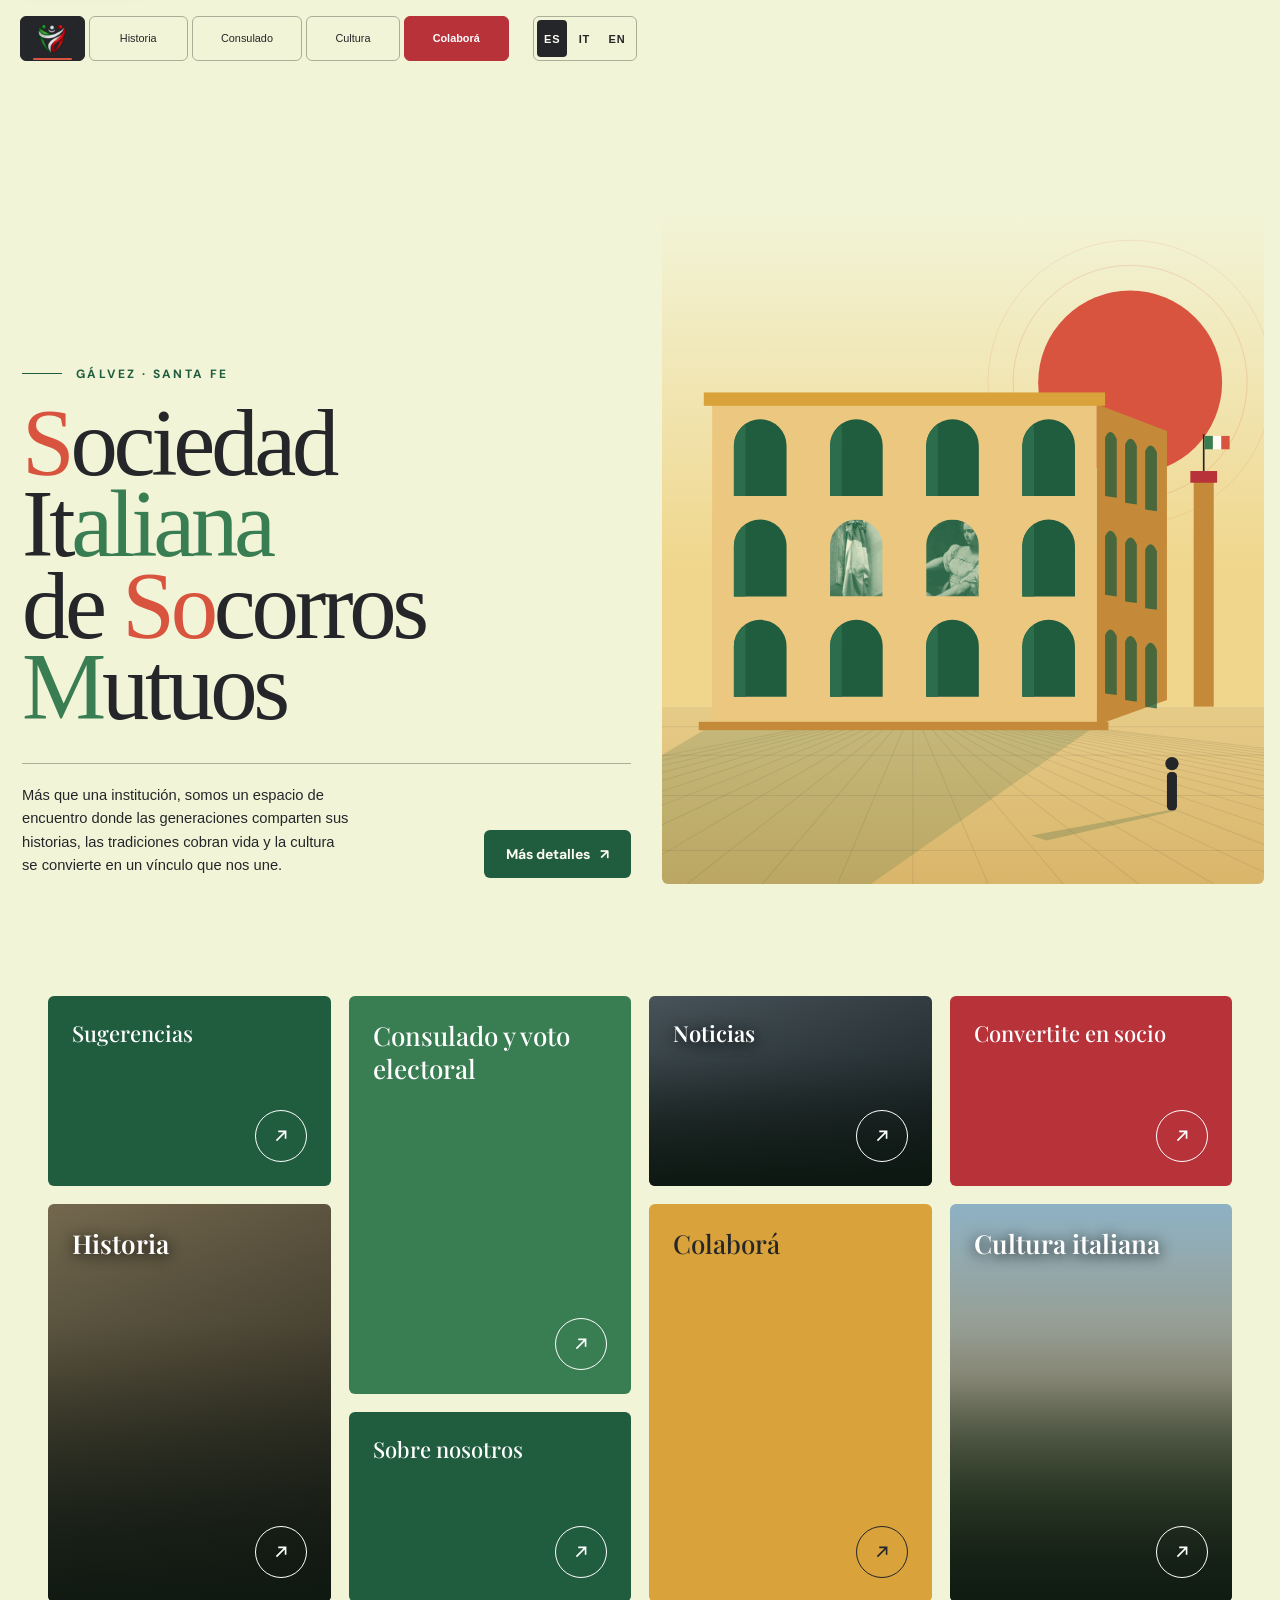
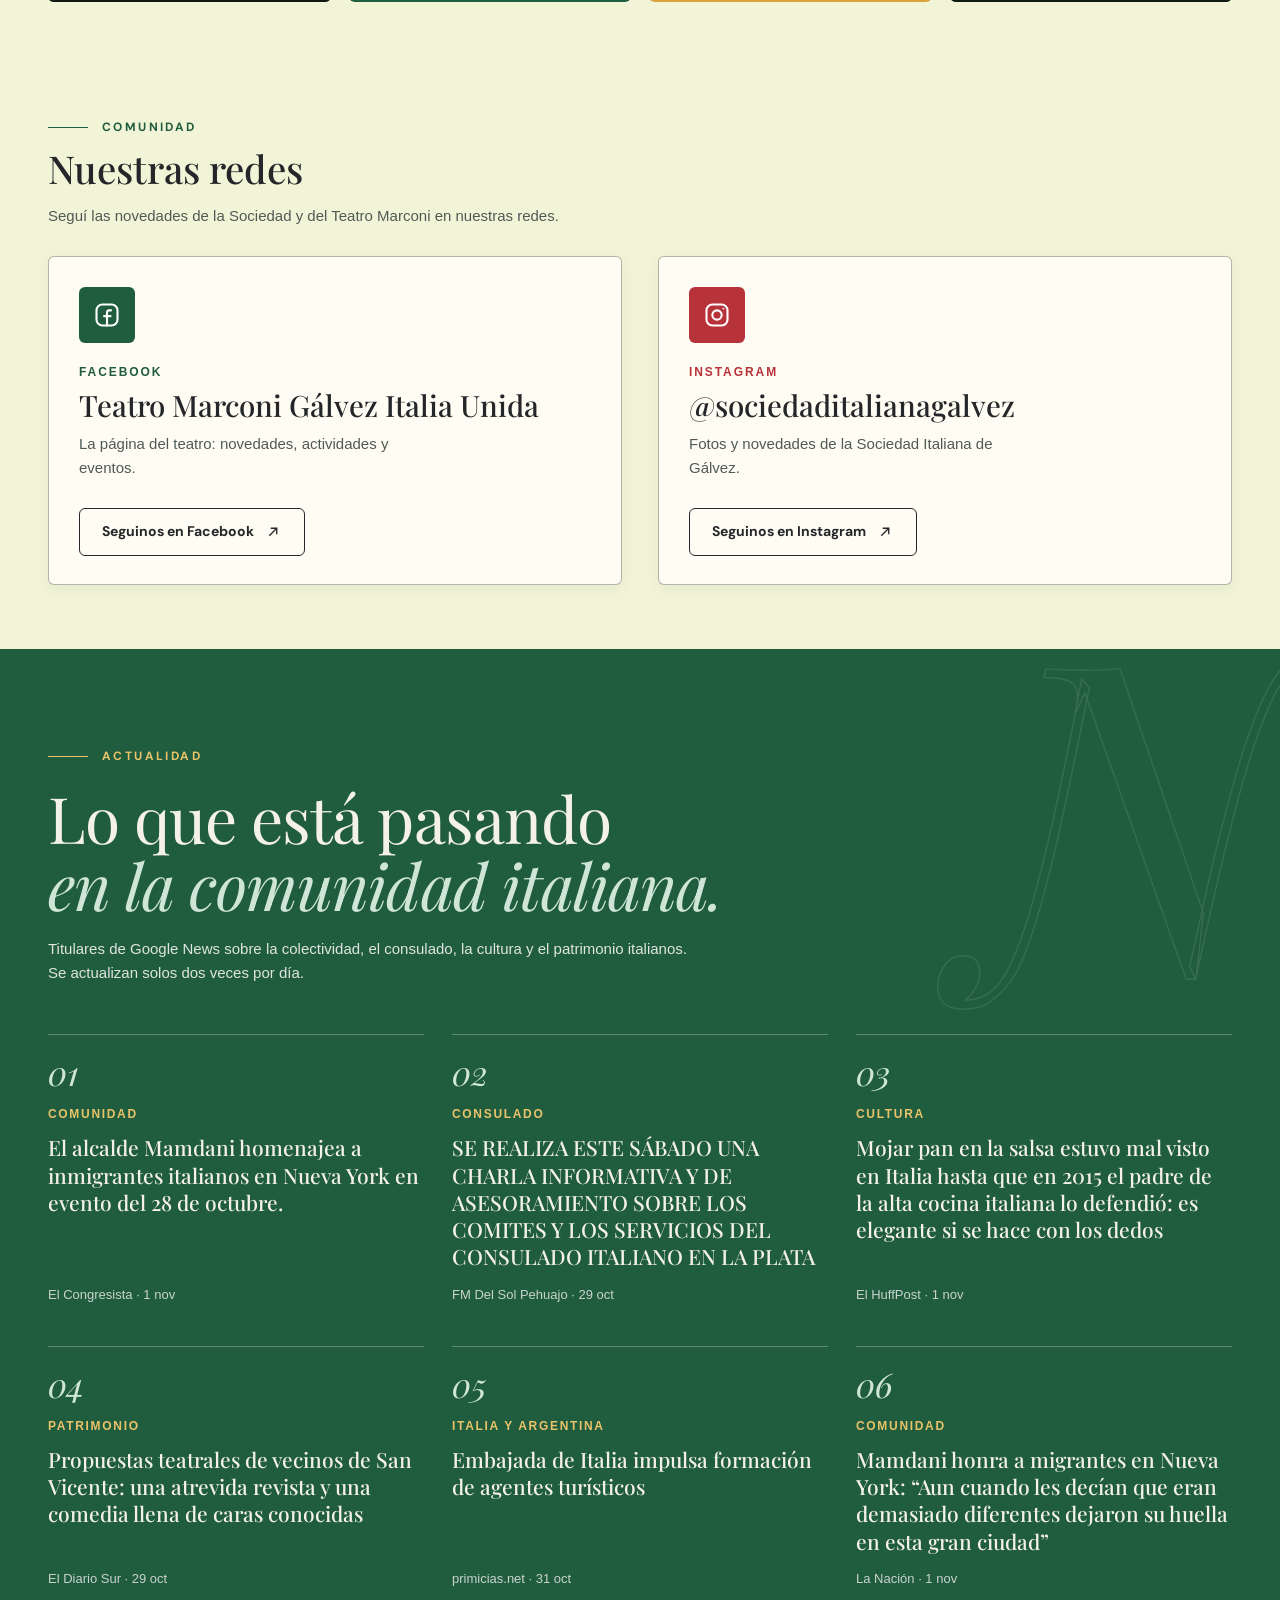
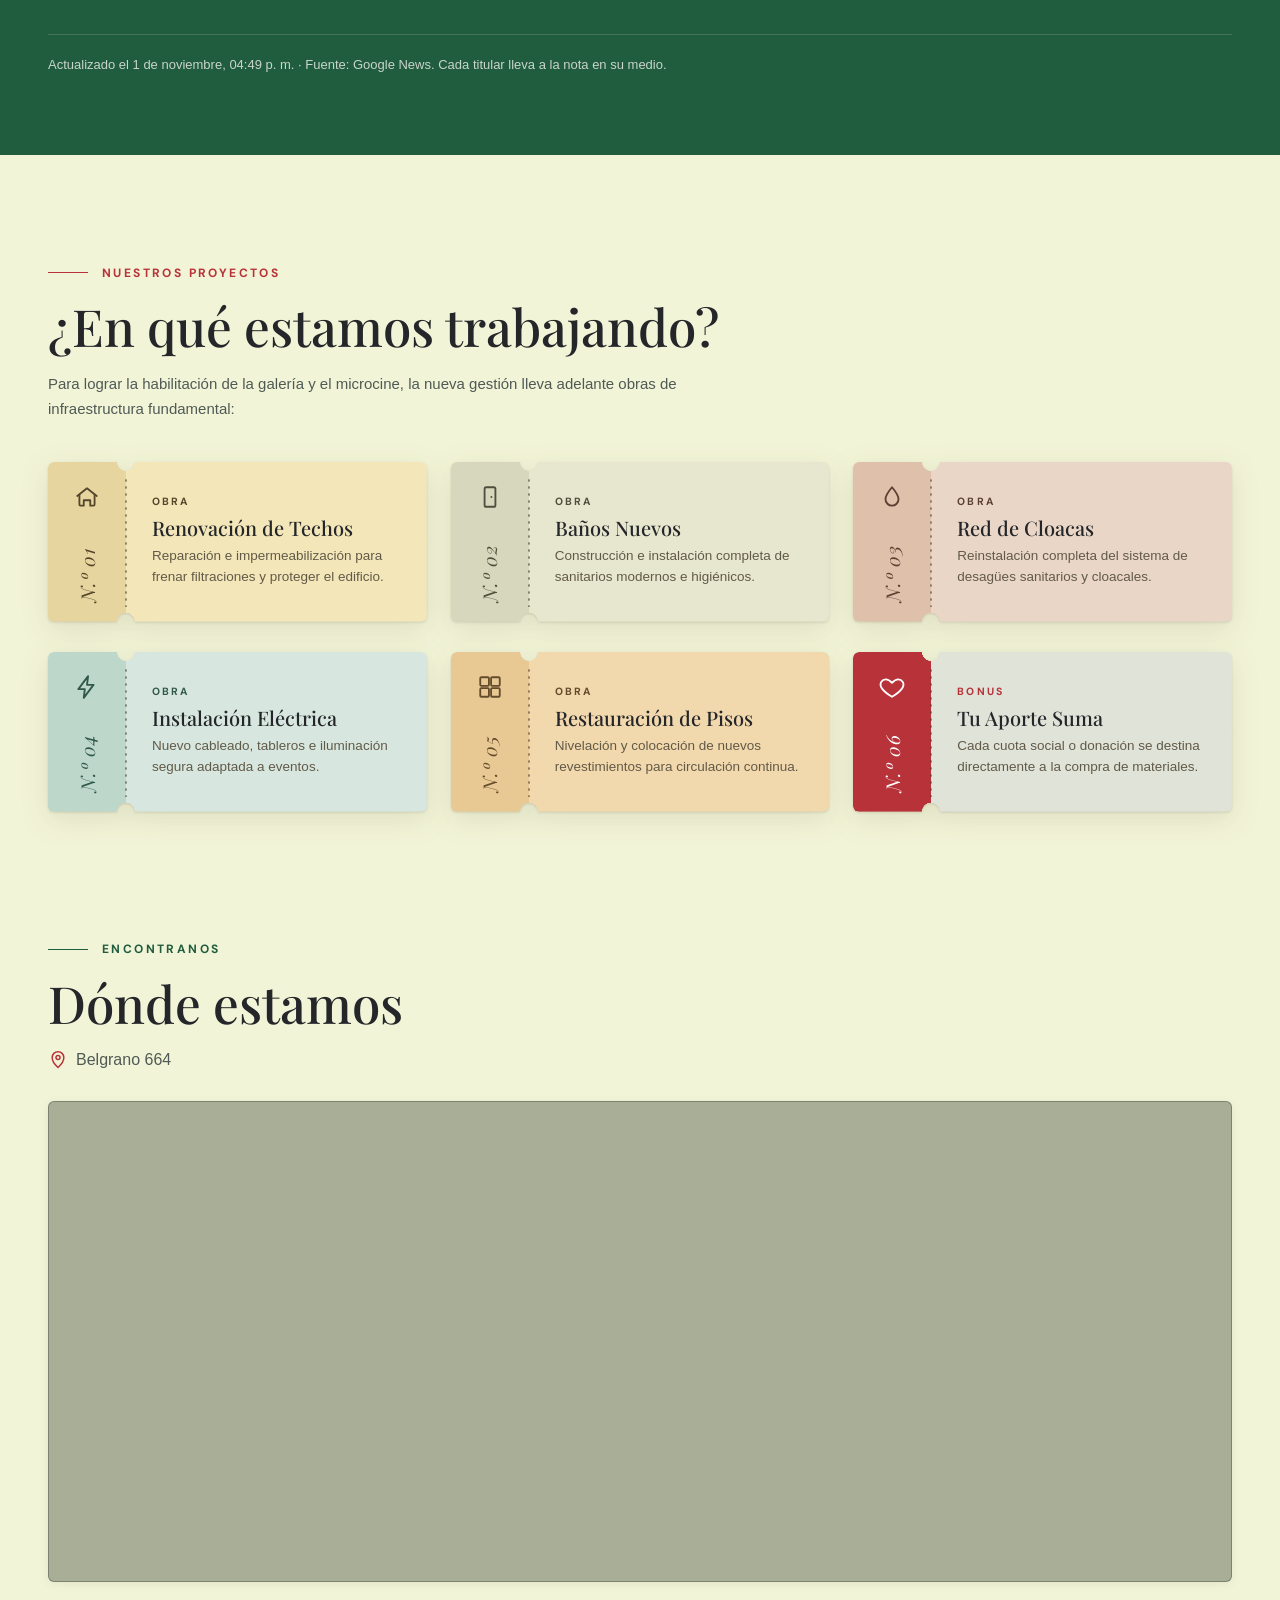
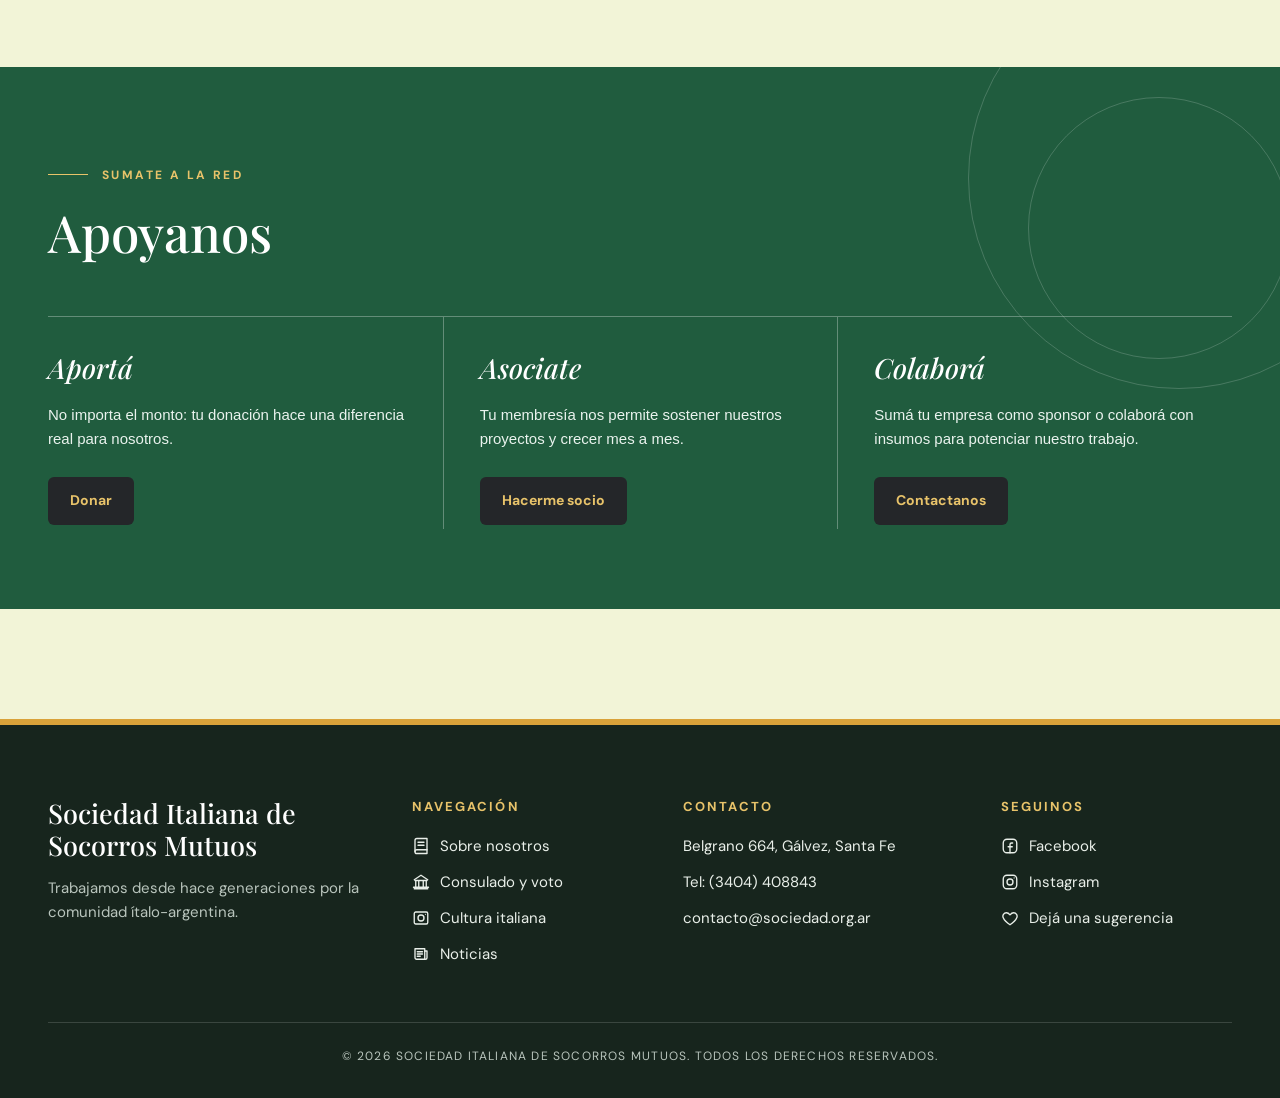
==== commit 1aabc9de: "Un solo estilo para «Ir al contenido» en todas las páginas - .saltar pasa a css/base.css (paleta y t" ====
--- a/index.html
+++ b/index.html
@@ -33,7 +33,7 @@
 </head>
 <body>
 
-<a class="skip" href="#contenido" data-i18n="skip">Ir al contenido</a>
+<a class="saltar" href="#contenido" data-i18n="skip">Ir al contenido</a>
 
 <main id="contenido">
   <!-- PORTADA · «Piazza metafísica»: arcadas racionalistas, sol bajo y sombras largas (estilos en css/portada.css).
--- a/css/base.css
+++ b/css/base.css
@@ -112,6 +112,17 @@
 }
 @keyframes menu-baja{from{opacity:0; transform:translateY(-6px)} to{opacity:1; transform:none}}
 
+/* ── Enlace para saltar al contenido ─────────────────── */
+/* Primer elemento de cada página: no se ve hasta que se llega con el teclado (Tab). */
+.saltar{
+  position:absolute; left:12px; top:-60px; z-index:100; padding:10px 16px;
+  background:var(--s-marfil); color:var(--s-tinta); font:700 15px/1.2 var(--s-fuente-texto); text-decoration:none;
+  border:1px solid var(--s-linea); border-top:0; border-radius:0 0 var(--s-radio) var(--s-radio);
+  box-shadow:0 10px 24px -14px rgba(20,35,25,.5); transition:top .15s ease;
+}
+.saltar:focus{top:0}
+.saltar:focus-visible{outline:2px solid var(--s-rojo); outline-offset:2px}
+
 /* ── Franja del menú en las páginas internas ─────────── */
 /* <header class="menu-sitio"> con el <nav> adentro (Historia, Cultura, Consulado, Contacto). */
 :root{--alto-menu:82px}
@@ -153,6 +164,6 @@
 @media (max-width:600px){ .foot-grid{grid-template-columns:1fr} .copy{text-align:left} }
 
 @media (prefers-reduced-motion:reduce){
-  .nav-tab,.idioma,.menu-boton{transition:none}
+  .nav-tab,.idioma,.menu-boton,.saltar{transition:none}
   .menu-abierto .menu-opciones{animation:none}
 }
--- a/styles.css
+++ b/styles.css
@@ -17,8 +17,6 @@
 :focus-visible{outline:4px solid var(--focus);outline-offset:3px}
 [hidden]{display:none!important}
 .wrap{max-width:1240px;margin:0 auto;padding:0 28px}
-.skip{position:absolute;left:-999px;top:0;background:#fff;color:var(--ink);padding:12px 18px;font-weight:700;z-index:20}
-.skip:focus{left:12px;top:12px}
 
 h1,h2,h3{font-family:"Playfair Display",Georgia,serif;font-weight:500;margin:0;line-height:1.1}
 h1 em,h2 em{font-style:italic}
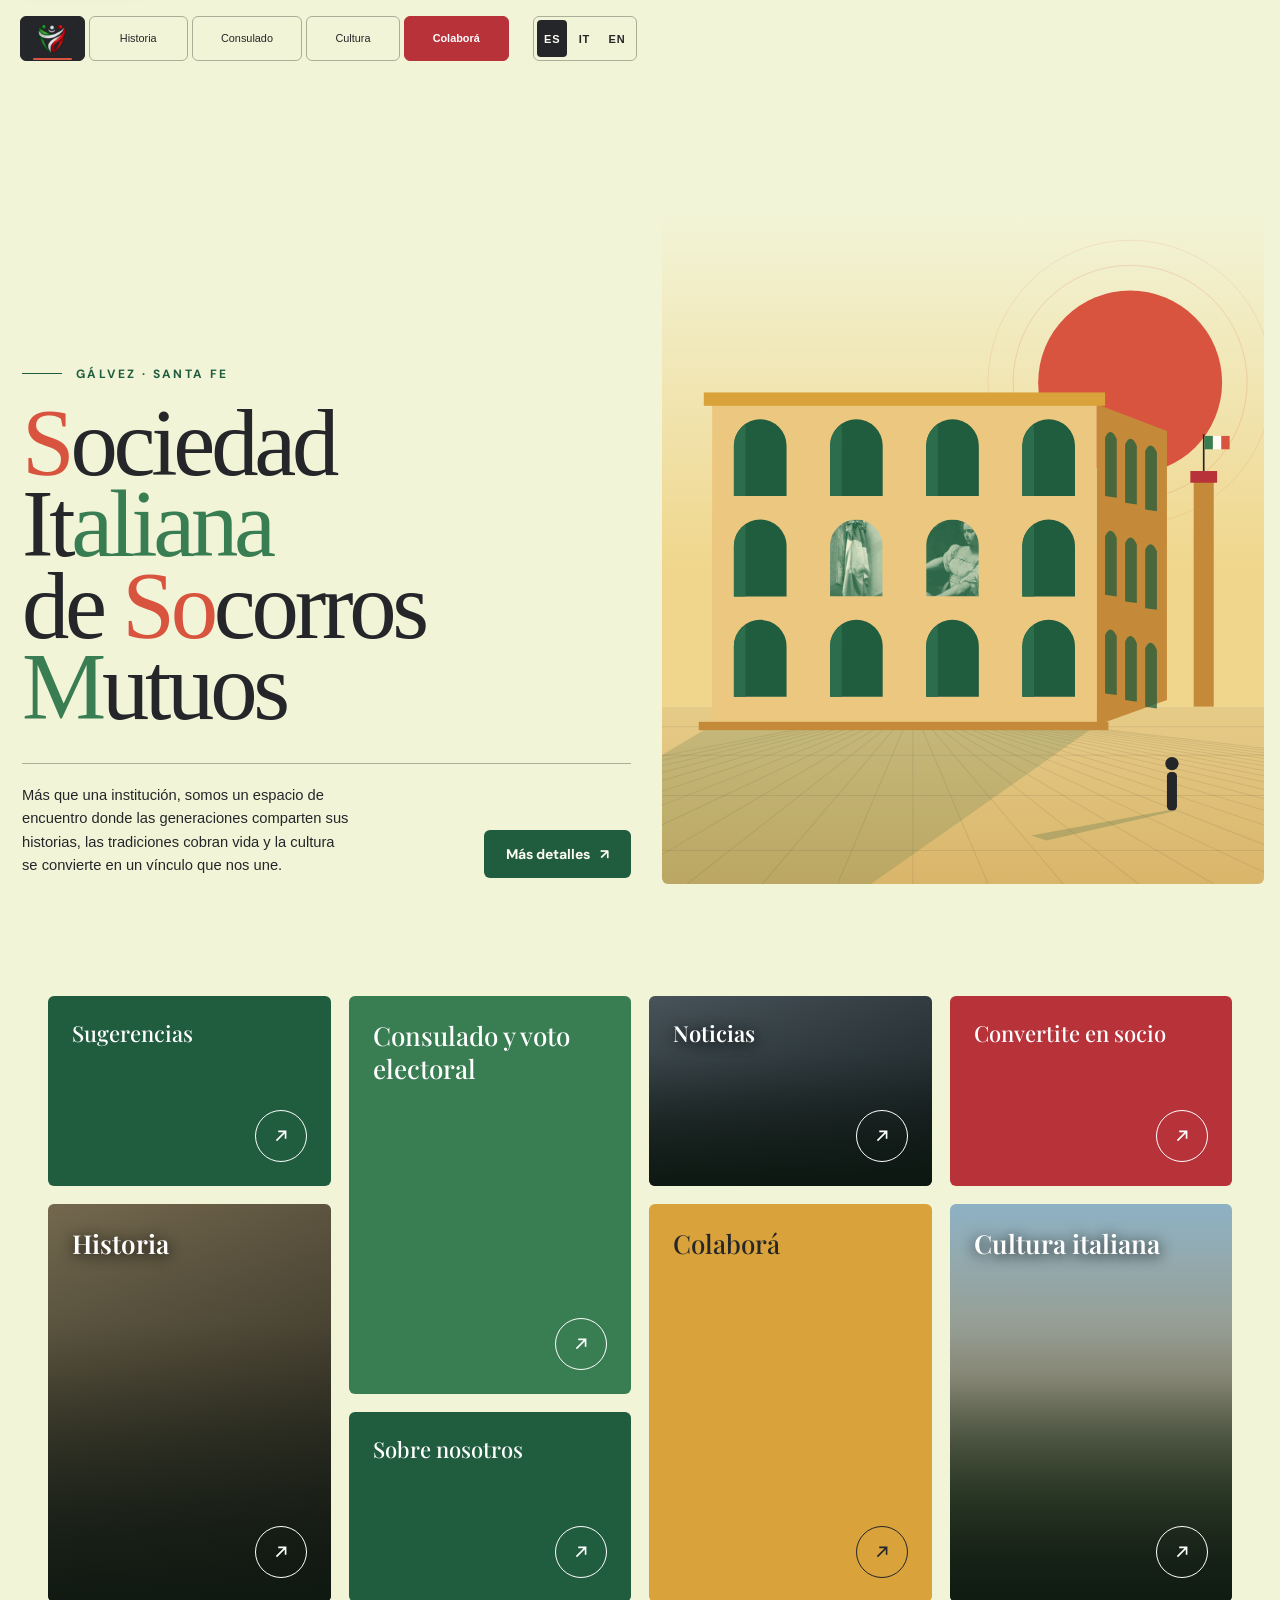
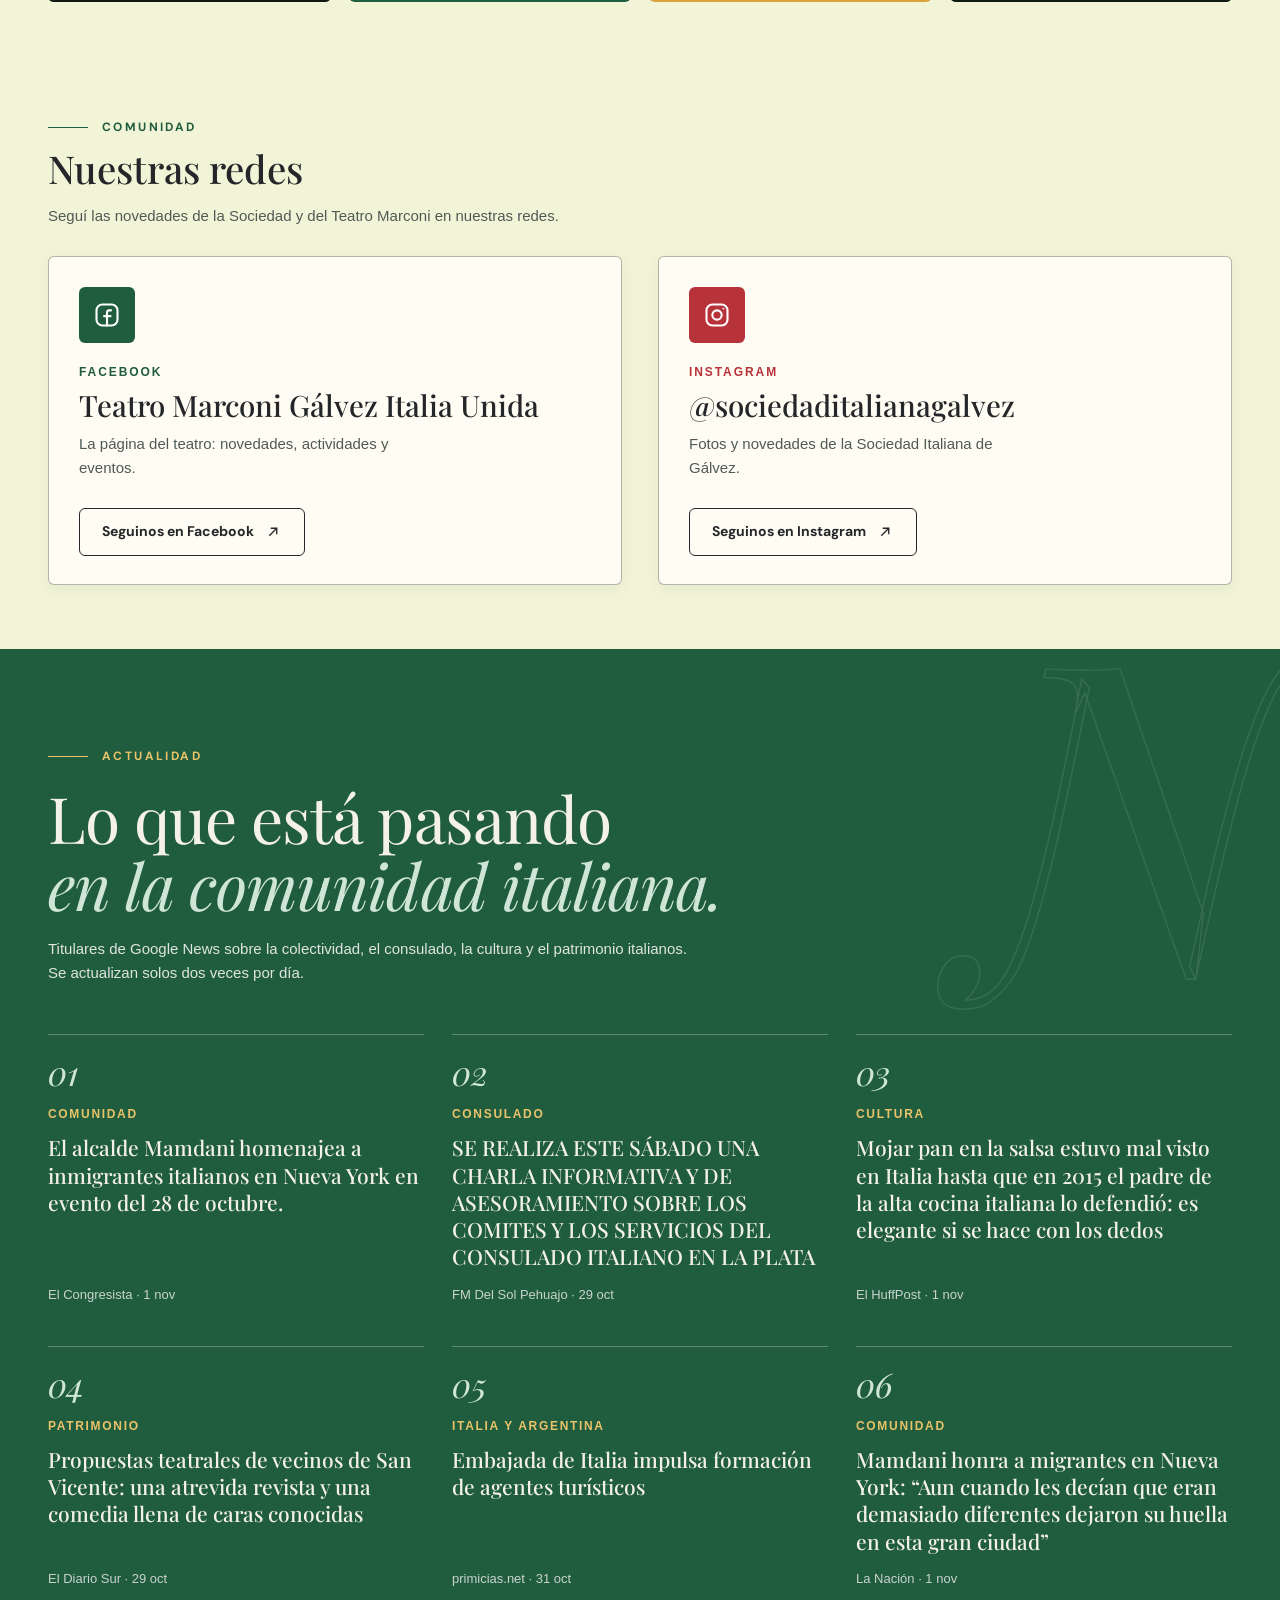
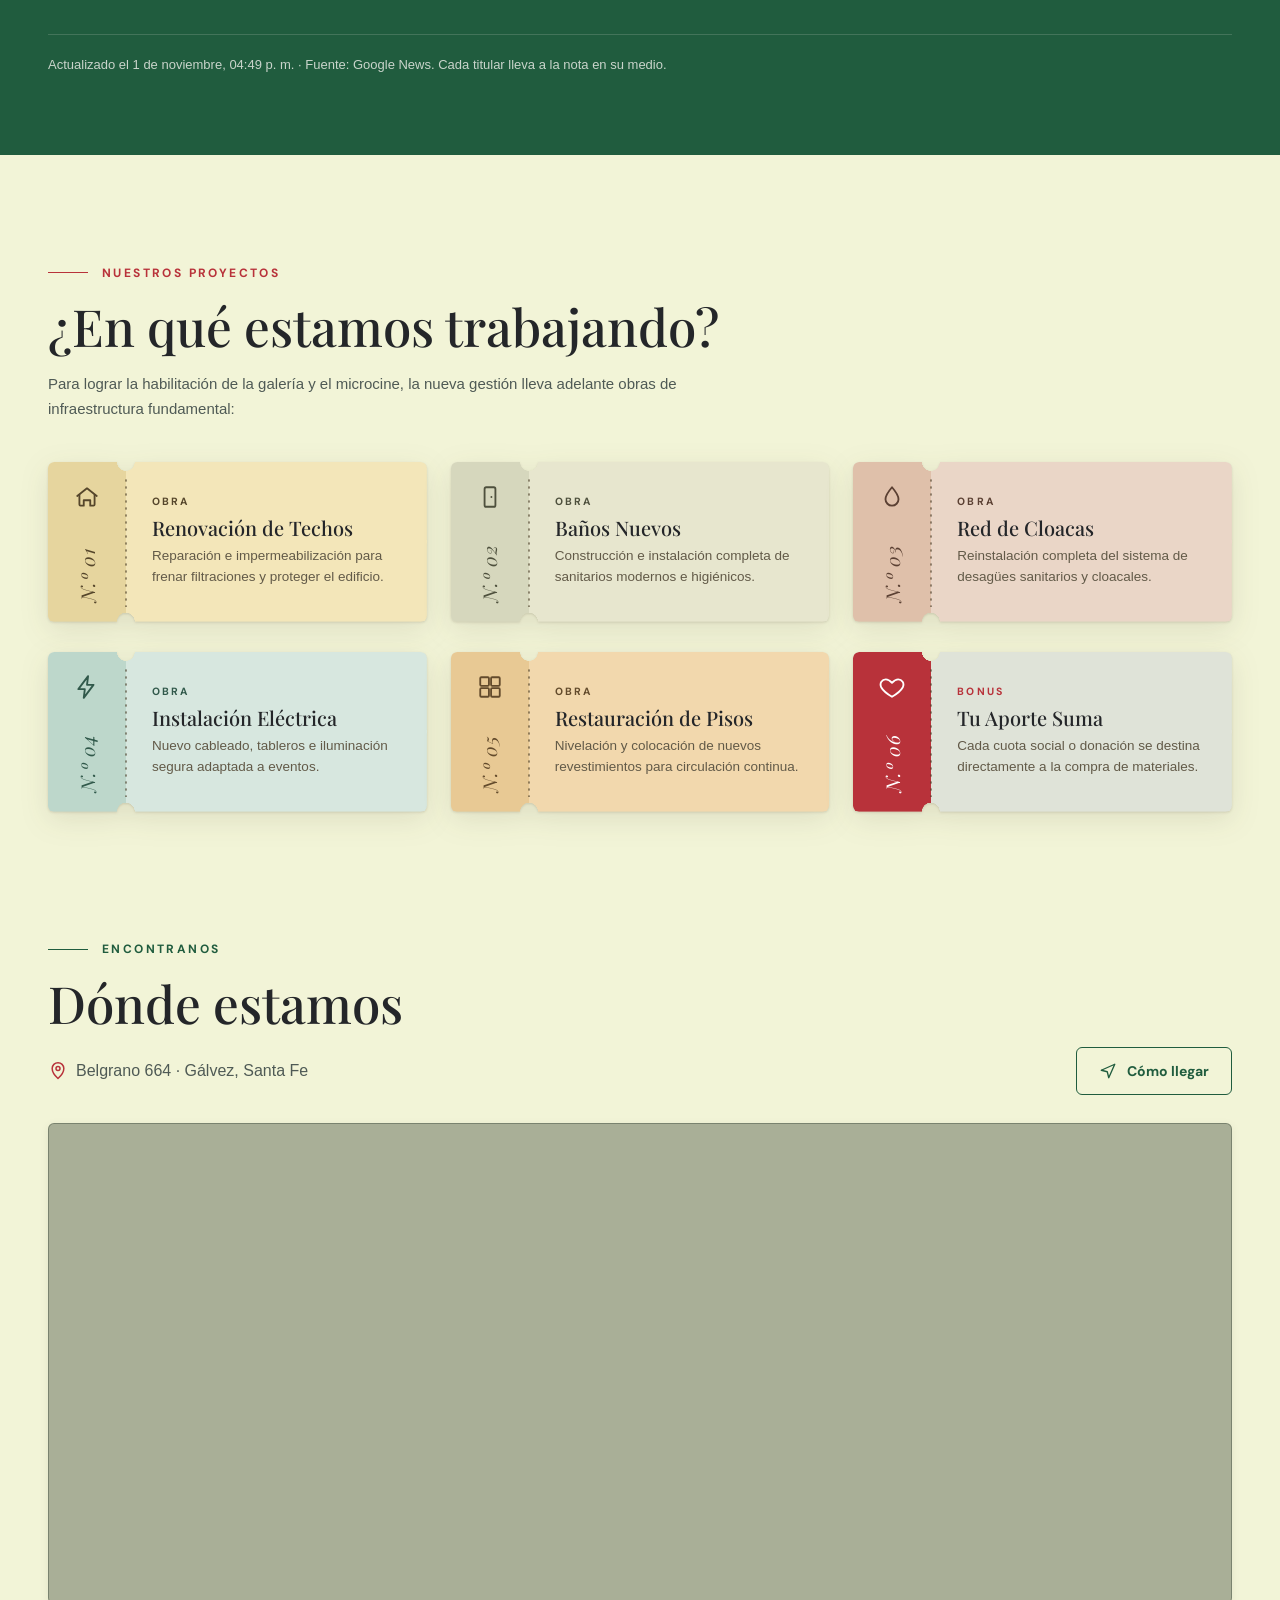
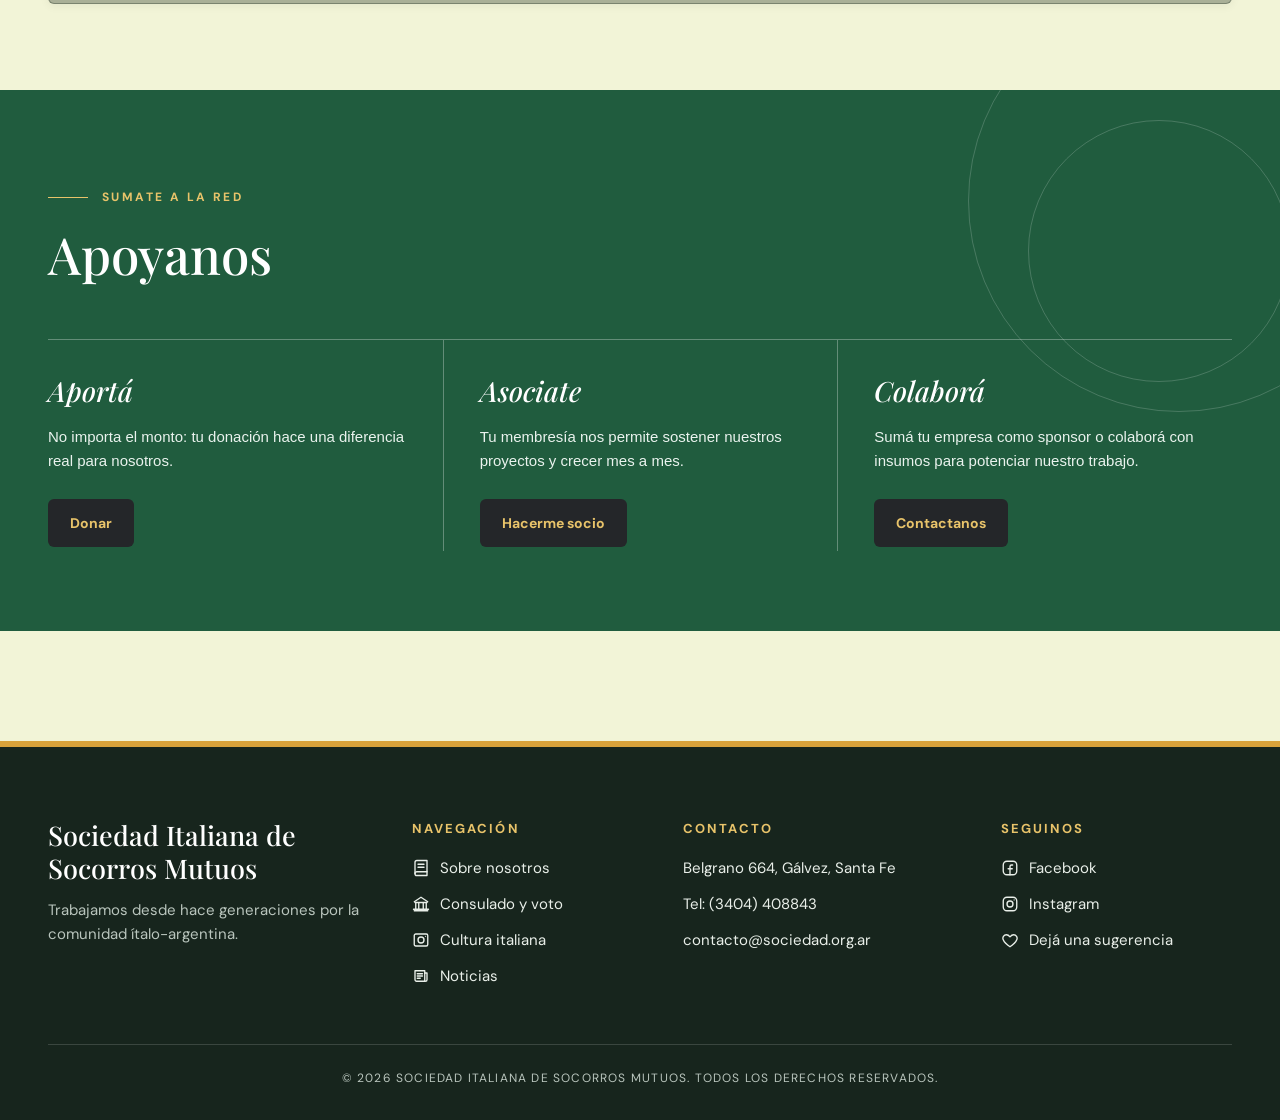
==== commit 80f17375: "Botón «Cómo llegar» y «Sobre nosotros» a la etapa 05 de Historia - Inicio («Cómo llegar») y Contacto" ====
--- a/index.html
+++ b/index.html
@@ -95,7 +95,7 @@
       <a class="tile t-green cons" href="consulado.html"><span data-i18n="tCons">Consulado y voto electoral</span><span class="arr"><svg viewBox="0 0 24 24" fill="none" stroke="currentColor" stroke-width="1.8" aria-hidden="true"><path d="M7 17 17 7M9 7h8v8"/></svg></span></a>
       <a class="tile noti" href="#noticias">
         <span data-i18n="tNoti">Noticias</span><span class="arr"><svg viewBox="0 0 24 24" fill="none" stroke="currentColor" stroke-width="1.8" aria-hidden="true"><path d="M7 17 17 7M9 7h8v8"/></svg></span></a>
-      <a class="tile t-white sobre" href="historia.html"><span data-i18n="tSobre">Sobre nosotros</span><span class="arr"><svg viewBox="0 0 24 24" fill="none" stroke="currentColor" stroke-width="1.8" aria-hidden="true"><path d="M7 17 17 7M9 7h8v8"/></svg></span></a>
+      <a class="tile t-white sobre" href="historia.html#etapa-renacer"><span data-i18n="tSobre">Sobre nosotros</span><span class="arr"><svg viewBox="0 0 24 24" fill="none" stroke="currentColor" stroke-width="1.8" aria-hidden="true"><path d="M7 17 17 7M9 7h8v8"/></svg></span></a>
       <a class="tile t-gold colab" href="contacto.html?tipo=colabora#contact-form"><span data-i18n="tColab">Colaborá</span><span class="arr"><svg viewBox="0 0 24 24" fill="none" stroke="currentColor" stroke-width="1.8" aria-hidden="true"><path d="M7 17 17 7M9 7h8v8"/></svg></span></a>
       <a class="tile t-red conv" href="contacto.html?tipo=socio#contact-form"><span data-i18n="tConv">Convertite en socio</span><span class="arr"><svg viewBox="0 0 24 24" fill="none" stroke="currentColor" stroke-width="1.8" aria-hidden="true"><path d="M7 17 17 7M9 7h8v8"/></svg></span></a>
       <a class="tile cult" href="cultura.html">
@@ -154,12 +154,15 @@
   <section class="map-sec wrap">
     <p class="eyebrow" data-i18n="mapEyebrow">Encontranos</p>
     <h2 class="big" data-i18n="mapTitle">Dónde estamos</h2>
+    <div class="map-pie">
     <p class="map-addr">
       <svg viewBox="0 0 24 24" fill="none" stroke="currentColor" stroke-width="1.8" stroke-linecap="round" stroke-linejoin="round" aria-hidden="true"><path d="M12 21s7-6.2 7-12a7 7 0 1 0-14 0c0 5.8 7 12 7 12Z"/><circle cx="12" cy="9" r="2.4"/></svg>
-      Belgrano 664
+      Belgrano 664 · Gálvez, Santa Fe
     </p>
+    <a class="boton-ruta" href="https://www.google.com/maps/dir/?api=1&amp;destination=Belgrano+664%2C+G%C3%A1lvez%2C+Santa+Fe%2C+Argentina" target="_blank" rel="noopener"><svg viewBox="0 0 24 24" fill="none" stroke="currentColor" stroke-width="1.8" stroke-linecap="round" stroke-linejoin="round" aria-hidden="true"><path d="M3 11 21 3l-8 18-2-8-8-2Z"/></svg><span data-i18n="mapRoute">Cómo llegar</span><span class="sr-only" data-i18n="newTab">(se abre en una pestaña nueva)</span></a>
+    </div>
     <div class="map-frame">
-      <iframe src="https://www.google.com/maps?q=Belgrano+664&output=embed" loading="lazy" referrerpolicy="no-referrer-when-downgrade" title="Mapa: Belgrano 664"></iframe>
+      <iframe src="https://www.google.com/maps?q=Belgrano+664%2C+G%C3%A1lvez%2C+Santa+Fe%2C+Argentina&amp;output=embed" loading="lazy" referrerpolicy="no-referrer-when-downgrade" title="Mapa: Belgrano 664, Gálvez"></iframe>
     </div>
     <br>
   </section>
--- a/css/base.css
+++ b/css/base.css
@@ -123,6 +123,17 @@
 .saltar:focus{top:0}
 .saltar:focus-visible{outline:2px solid var(--s-rojo); outline-offset:2px}
 
+/* ── Botón «Cómo llegar»: abre la ruta en Google Maps (en el celular, en la aplicación de mapas) ── */
+.boton-ruta{
+  display:inline-flex; align-items:center; gap:10px; min-height:var(--s-boton-alto); padding:var(--s-boton-relleno);
+  border:1.5px solid var(--s-verde-oscuro); border-radius:var(--s-radio); background:transparent; color:var(--s-verde-oscuro);
+  font:var(--s-boton-letra); text-decoration:none; transition:background-color .2s ease, color .2s ease;
+}
+.boton-ruta svg{width:18px; height:18px; flex:none}
+.boton-ruta:hover{background:var(--s-verde-oscuro); color:#fff}
+.boton-ruta:focus-visible{outline:2px solid var(--s-rojo); outline-offset:3px}
+.sr-only{position:absolute; width:1px; height:1px; padding:0; margin:-1px; overflow:hidden; clip:rect(0,0,0,0); white-space:nowrap; border:0}
+
 /* ── Franja del menú en las páginas internas ─────────── */
 /* <header class="menu-sitio"> con el <nav> adentro (Historia, Cultura, Consulado, Contacto). */
 :root{--alto-menu:82px}
@@ -164,6 +175,6 @@
 @media (max-width:600px){ .foot-grid{grid-template-columns:1fr} .copy{text-align:left} }
 
 @media (prefers-reduced-motion:reduce){
-  .nav-tab,.idioma,.menu-boton,.saltar{transition:none}
+  .nav-tab,.idioma,.menu-boton,.saltar,.boton-ruta{transition:none}
   .menu-abierto .menu-opciones{animation:none}
 }
--- a/styles.css
+++ b/styles.css
@@ -23,9 +23,7 @@
 /* La volanta (.eyebrow) está en css/base.css. */
 .big{font-size:clamp(32px,4vw,54px)}
 
-/* ===== Encabezado (logo + nombre arriba, menú con íconos abajo) ===== */
-
-
+/* ===== Página ===== */
 body {
   margin: 0;
   min-height: 100svh;
@@ -34,55 +32,6 @@
   font-family: Inter, "Avenir Next", Avenir, "Segoe UI", Arial, sans-serif;
   background: var(--ivory);
 }
-
-.notice {
-  position: absolute;
-  left: 50%;
-  bottom: 22px;
-  width: max-content;
-  max-width: calc(100% - 32px);
-  padding: 12px 16px;
-  border-left: 3px solid var(--italian-red);
-  border-radius: var(--s-radio);
-  color: #fffdf3;
-  background: rgba(31, 73, 48, .94);
-  font-size: 12px;
-  line-height: 1.45;
-  text-align: center;
-  opacity: 0;
-  transform: translate(-50%, 8px);
-  transition: opacity .2s ease, transform .2s ease;
-  pointer-events: none;
-}
-
-.notice.visible { opacity: 1; transform: translate(-50%, 0); }
-
-.site-header{background:#fff;border-bottom:1px solid var(--line)}
-
-.sh-top{display:grid;grid-template-columns:1fr auto 1fr;align-items:center;gap:16px;padding:18px 28px 10px}
-.brand{grid-column:1;justify-self:start;display:inline-flex;align-items:center;text-decoration:none}
-.brand-mark{width:60px;height:60px;flex:none;object-fit:contain}
-.brand-full{grid-column:2;justify-self:center;position:relative;display:inline-block;padding-bottom:14px;text-align:center;text-decoration:none;font:400 clamp(19px,2.3vw,31px)/1.1 "Archivo Black",Arial,sans-serif;text-transform:uppercase;color:var(--ink)}
-.brand-full::after{content:"";position:absolute;left:50%;bottom:0;width:85%;height:2px;background:currentColor;opacity:.4;transform:translateX(-50%)}
-.brand-full:hover{text-decoration:underline;text-underline-offset:6px}
-.sh-tools{grid-column:3;justify-self:end}
-
-.sh-nav{display:grid;grid-template-columns:1fr auto 1fr;align-items:center;gap:16px;padding:6px 28px}
-.burger{grid-column:1;justify-self:start}
-.nav{grid-column:2}
-.nav ul{list-style:none;display:flex;flex-wrap:wrap;justify-content:center;gap:4px 28px;margin:0;padding:0}
-.nav a{position:relative;display:inline-flex;align-items:center;gap:9px;padding:6px 2px;font:600 15px "DM Sans",Arial,sans-serif;text-decoration:none;color:var(--ink)}
-.nav a::after{content:"";position:absolute;left:0;right:0;bottom:1px;height:2px;background:currentColor;transform:scaleX(0);transform-origin:right;transition:transform .3s ease}
-.nav a:hover::after,.nav a:focus-visible::after{transform:scaleX(1);transform-origin:left}
-.nav a svg{width:22px;height:22px;flex:none}
-.nav a.n-accent{color:var(--red)}
-.nav a.n-link{color:#2b5ea8}
-
-.more-nav{background:var(--paper);border-top:1px dashed var(--line)}
-.more-nav ul{max-width:1240px;margin:0 auto;list-style:none;display:flex;flex-wrap:wrap;gap:10px 26px;padding:14px 28px}
-.more-nav a{font:500 14px "DM Sans",Arial,sans-serif;color:var(--muted);text-decoration:none}
-.more-nav a:hover{color:var(--ink);text-decoration:underline}
-
 
 /* ===== Accesos rápidos =====
    Escritorio: cuatro columnas; Historia, Consulado, Colaborá y Cultura son los mosaicos altos.
@@ -99,7 +48,7 @@
 .tile .arr svg{width:22px;height:22px}
 .tile:hover{filter:brightness(.95)}
 .t-white{background:var(--deep-green);color:#fff}
-.t-ink{background:var(--ink);color:#fff}
+
 .t-green{background:var(--italian-green);color:#fff}
 .t-gold{background:var(--mustard);color:var(--ink)}
 .t-red{background:var(--red);color:#fff}
@@ -112,46 +61,6 @@
 .colab{grid-area:colab}
 .conv{grid-area:conv}
 .cult{grid-area:cult;color:#fff;background:linear-gradient(180deg,#0000 30%,#0009),linear-gradient(#a9d3ec,#e9e0c4 45%,#8ea46a 75%,#5d6e3f)}
-/* Fotos de los mosaicos en duotono verde, como las de la portada (filtro #portada-duo del SVG de index.html); sin soporte, en escala de grises. */
-.tile-img{position:absolute;inset:0;width:100%;height:100%;object-fit:cover;z-index:0;filter:grayscale(1) contrast(1.05);filter:url(#portada-duo)}
-
-/* ===== Noticias ===== */
-.news-sec{padding:100px 28px 20px}
-.sec-head{display:flex;justify-content:space-between;align-items:flex-end;flex-wrap:wrap;gap:24px;margin-bottom:34px}
-.news-sec .eyebrow{color:var(--green);margin-bottom:18px}
-.filters{display:flex;flex-wrap:wrap;gap:10px}
-.filters button{min-height:48px;padding:9px 18px;border-radius:var(--s-radio);border:1.5px solid var(--ink);background:transparent;color:var(--ink);font:600 15px "DM Sans",Arial,sans-serif;cursor:pointer}
-.filters button[aria-pressed="true"]{background:var(--ink);color:#fff}
-.rows{border-top:1px solid var(--line)}
-.row{display:grid;grid-template-columns:120px 1fr 56px;align-items:center;gap:28px;padding:28px 4px;border-bottom:1px solid var(--line);text-decoration:none}
-.row:hover .row-t{text-decoration:underline;text-underline-offset:6px}
-.dt{display:flex;flex-direction:column}
-.date-n{font:500 46px/1 "Playfair Display",Georgia,serif;color:var(--green)}
-.date-m{font-size:13px;font-weight:700;letter-spacing:.12em;text-transform:uppercase;margin-top:4px}
-.meta{font-size:13px;font-weight:700;letter-spacing:.12em;text-transform:uppercase;color:var(--muted);margin:0 0 8px}
-.row-t{font-size:clamp(20px,2.1vw,27px);line-height:1.25}
-.row .arr{width:56px;height:56px;border-radius:50%;border:1.5px solid var(--ink);display:grid;place-items:center}
-.row .arr svg{width:22px;height:22px}
-.note{font-size:14px;color:var(--muted);margin:22px 0 0}
-
-/* ===== Redes ===== */
-.social{padding:100px 28px 20px}
-.social .eyebrow{color:var(--green);margin-bottom:18px}
-.social-grid{display:grid;grid-template-columns:1fr 1fr;gap:40px;margin-top:40px}
-.panel-head{display:flex;justify-content:space-between;align-items:center;gap:12px;flex-wrap:wrap;margin-bottom:18px;padding-bottom:14px;border-bottom:1px solid var(--line)}
-.panel-head h3{font-size:24px}
-.follow{display:inline-flex;align-items:center;min-height:48px;padding:8px 20px;border-radius:var(--s-radio);border:1.5px solid var(--ink);font-weight:700;font-size:15px;text-decoration:none}
-.follow:hover{background:var(--ink);color:#fff}
-.post{background:#fff;border:1px solid var(--line);border-radius:var(--s-radio);padding:24px;margin-bottom:16px}
-.who{display:flex;align-items:center;gap:12px;font-weight:700}
-.av{width:42px;height:42px;border-radius:50%;background:var(--green);color:#fff;display:grid;place-items:center;font:500 18px "Playfair Display",Georgia,serif}
-.who small{display:block;font-weight:400;font-size:14px;color:var(--muted)}
-.post p{margin:14px 0 10px;font-size:16px}
-.react{font-size:14px;color:var(--muted)}
-.ig-grid{display:grid;grid-template-columns:repeat(3,1fr);gap:12px}
-.ig{position:relative;aspect-ratio:1;border-radius:var(--s-radio);overflow:hidden;background-color:#2b3a33;color:#fff;text-decoration:none;display:flex;align-items:flex-end;padding:14px;font-size:15px;font-weight:600;line-height:1.25}
-.ig::after{content:"";position:absolute;inset:0;background:linear-gradient(#0000 40%,#000b)}
-.ig span{position:relative;z-index:1}
 
 /* ===== En qué estamos trabajando (boletos clásicos) ===== */
 /* Se conserva el contenido de cada tarjeta; solo cambia su silueta exterior. */
@@ -200,7 +109,6 @@
 .ticket--aporte .t-stub{background:var(--red);color:#fff}
 .ticket--aporte .t-body .t-label{color:var(--red)}
 
-/* ===== Dónde estamos (mapa) ===== */
 /* ===== Apoyanos ===== */
 .support{position:relative;overflow:hidden;background:var(--green);color:#fff;margin-top:40px}
 .support::before,.support::after{content:"";position:absolute;right:-110px;border-radius:50%;border:1px solid rgba(255,255,255,.18);pointer-events:none}
@@ -218,9 +126,11 @@
 .support-btn{display:inline-flex;align-items:center;gap:10px;min-height:var(--s-boton-alto);padding:var(--s-boton-relleno);border-radius:var(--s-radio);background:var(--ink);color:var(--gold);font:var(--s-boton-letra);text-decoration:none;transition:background-color .2s ease,color .2s ease}
 .support-btn:hover{background:var(--gold);color:var(--ink)}
 
+/* ===== Dónde estamos (mapa) ===== */
 .map-sec{padding:100px 28px 20px}
 .map-sec .eyebrow{color:var(--green);margin-bottom:18px}
-.map-addr{display:flex;align-items:center;gap:8px;margin:16px 0 28px;font-size:16px;color:var(--muted)}
+.map-pie{display:flex;flex-wrap:wrap;align-items:center;justify-content:space-between;gap:14px 24px;margin:16px 0 28px}
+.map-addr{display:flex;align-items:center;gap:8px;margin:0;font-size:16px;color:var(--muted)}
 .map-addr svg{width:20px;height:20px;flex:none;color:var(--red)}
 .map-frame{position:relative;width:100%;aspect-ratio:16/6.5;border-radius:var(--s-radio);overflow:hidden;border:1.5px solid var(--line);box-shadow:0 2px 10px #00000010;background:var(--line)}
 .map-frame iframe{position:absolute;inset:0;width:100%;height:100%;border:0;filter:grayscale(55%) sepia(8%) saturate(85%) brightness(1.03)}
@@ -233,7 +143,7 @@
 @media (max-width:1000px){
   .tiles{grid-template-columns:repeat(2,minmax(0,1fr));grid-template-rows:repeat(5,minmax(170px,auto));grid-template-areas:"hist sug" "hist cons" "noti cult" "sobre cult" "colab conv"}
   .cons,.colab{font-size:22px}
-  .social-grid{grid-template-columns:1fr}
+
   .tickets{grid-template-columns:1fr 1fr}
   .support-grid{grid-template-columns:1fr;border-top:none}
   .support-col{border-left:none;border-top:1px solid rgba(255,255,255,.3);padding:26px 0 0}
@@ -243,22 +153,14 @@
 /* ===== Adaptación: teléfonos ===== */
 @media (max-width:600px){
   body{font-size:17px}
-  .hero-in{padding-bottom:100px}
-  .sh-top{padding:16px 20px 12px;gap:14px}
-  .brand{gap:12px;min-width:0}
-  .brand-mark{width:48px;height:48px}
-  .sh-nav{padding:12px 20px;gap:12px}
-  .nav ul{gap:8px 18px}
-  .nav a{font-size:14px}
-  .more-nav ul{padding:12px 20px;gap:8px 18px}
+
   .tiles{gap:12px;grid-template-rows:150px repeat(2,minmax(118px,auto)) 150px minmax(118px,auto) minmax(104px,auto);grid-template-areas:"hist hist" "cons sug" "cons sobre" "cult cult" "noti colab" "conv conv"}
   .tile{padding:18px;font-size:18px}
   .hist,.cult,.conv{font-size:22px}
   .cons,.colab{font-size:19px}
   .tile .arr{width:40px;height:40px}
   .tile .arr svg{width:18px;height:18px}
-  .row{grid-template-columns:90px 1fr 44px;gap:16px}
-  .date-n{font-size:36px}
+
   .arr{width:44px;height:44px}
   .tickets{grid-template-columns:1fr}
   .ticket{--talon:66px}
@@ -272,19 +174,9 @@
   --ivory: var(--s-marfil);
 }
 
-
-/* FIX: al haber una imagen como primer hijo, span:first-child no seleccionaba
-   el título. Ahora texto y flecha siempre se pintan por encima de la foto. */
+/* Texto y flecha de los mosaicos por encima del degradado de Historia, Noticias y Cultura. */
 .tile { isolation: isolate; }
-.tile-img {
-  position: absolute;
-  inset: 0;
-  z-index: 0;
-  width: 100%;
-  height: 100%;
-  object-fit: cover;
-  object-position: center;
-}
+
 .tile.hist::before,
 .tile.noti::before,
 .tile.cult::before {
@@ -313,7 +205,7 @@
   text-shadow: 0 1px 8px rgba(0, 0, 0, .45);
 }
 
-/* Contraste adicional para los titulares y descripciones sobre imágenes. */
+/* Contraste adicional para los titulares sobre los degradados. */
 .noti,
 .hist,
 .cult { color: #fff; }
@@ -324,193 +216,11 @@
   text-shadow: 0 2px 14px rgba(0, 0, 0, .95);
 }
 
-
-/* ===== Noticias e Instagram en paralelo ===== */
-.community-layout {
-  display: grid;
-  grid-template-columns: minmax(0, 1.12fr) minmax(0, .88fr);
-  align-items: start;
-  gap: clamp(24px, 3.2vw, 44px);
-  max-width: 1240px;
-  margin-inline: auto;
-  padding-top: 84px;
-  padding-bottom: 24px;
-}
-.community-layout > .news-sec,
-.community-layout > .social {
-  min-width: 0;
-  padding: 0;
-  margin: 0;
-}
-.community-layout .sec-head {
-  display: block;
-  margin-bottom: 22px;
-}
-.community-layout .news-sec .big {
-  font-size: clamp(27px, 2.65vw, 39px);
-  line-height: 1.12;
-  text-wrap: balance;
-}
-.community-layout .news-sec .eyebrow,
-.community-layout .social .eyebrow {
-  margin-bottom: 12px;
-}
-.community-layout .filters {
-  margin-top: 18px;
-  gap: 8px;
-}
-.community-layout .filters button {
-  min-height: 36px;
-  padding: 7px 13px;
-  font-size: 12px;
-}
-.community-layout .rows {
-  display: grid;
-  gap: 13px;
-  border: 0;
-}
-.community-layout .row {
-  display: grid;
-  grid-template-columns: 112px minmax(0, 1fr) 34px;
-  align-items: stretch;
-  gap: 0;
-  min-width: 0;
-  padding: 0;
-  border: 1px solid var(--line);
-  border-radius: var(--s-radio);
-  overflow: hidden;
-  background: #fff;
-  color: var(--ink);
-  text-decoration: none;
-  box-shadow: 0 3px 12px rgba(20, 35, 25, .055);
-  transition: transform .18s ease, box-shadow .18s ease;
-}
-.community-layout .row:hover {
-  transform: translateY(-2px);
-  box-shadow: 0 8px 22px rgba(20, 35, 25, .11);
-}
-.community-layout .news-thumb {
-  display: block;
-  width: 112px;
-  height: 100%;
-  min-height: 130px;
-  align-self: stretch;
-  object-fit: cover;
-  background: linear-gradient(135deg, #205c3e, #e2e9cb 55%, #d8543f);
-}
-.community-layout .news-card-body {
-  display: flex;
-  flex-direction: column;
-  align-items: flex-start;
-  justify-content: center;
-  gap: 7px;
-  min-width: 0;
-  padding: 14px 13px;
-}
-.community-layout .news-card-body > div:not(.dt) {
-  display: flex;
-  flex-direction: column;
-  align-items: flex-start;
-  gap: 6px;
-  min-width: 0;
-  width: 100%;
-}
-.community-layout .news-card-body .dt {
-  display: flex;
-  flex-direction: row;
-  align-items: baseline;
-  flex-wrap: wrap;
-  gap: 6px;
-  margin: 0;
-}
-.community-layout .news-card-body .date-n {
-  font: 600 19px/1 "Playfair Display", Georgia, serif;
-}
-.community-layout .news-card-body .date-m {
-  margin: 0;
-  font-size: 10px;
-  letter-spacing: .09em;
-}
-.community-layout .news-card-body .meta {
-  margin: 0;
-  font-size: 10px;
-  line-height: 1.35;
-  letter-spacing: .08em;
-}
-.community-layout .news-card-body .row-t {
-  margin: 0;
-  font-size: clamp(15px, 1.2vw, 19px);
-  line-height: 1.28;
-  overflow-wrap: anywhere;
-}
-.community-layout .row .arr {
-  width: auto;
-  height: auto;
-  min-width: 0;
-  align-self: stretch;
-  justify-self: stretch;
-  display: grid;
-  place-items: center;
-  border: 0;
-  border-left: 1px solid #cdc7b866;
-  border-radius: 0;
-  color: var(--green);
-  background: #f8f8ee;
-}
-.community-layout .row .arr svg { width: 18px; height: 18px; }
-.community-layout .social-grid {
-  display: block;
-  margin-top: 0;
-}
-.community-layout .panel-head {
-  min-height: 54px;
-  margin-bottom: 18px;
-  padding-bottom: 12px;
-}
-.community-layout .panel-head h3 { font-size: clamp(25px, 2.5vw, 34px); }
-.community-layout .follow {
-  min-height: 38px;
-  padding: 6px 14px;
-  font-size: 13px;
-}
-.community-layout .ig-grid {
-  grid-template-columns: repeat(2, minmax(0, 1fr));
-  gap: 12px;
-}
-.community-layout .ig {
-  border-radius: var(--s-radio);
-  min-width: 0;
-}
-
-@media (max-width: 900px) {
-  .community-layout {
-    grid-template-columns: minmax(0, 1fr);
-    gap: 48px;
-    padding-top: 64px;
-  }
-  .community-layout .news-sec .big { font-size: clamp(29px, 5vw, 42px); }
-  .community-layout .news-card-body .row-t { font-size: clamp(16px, 2.3vw, 21px); }
-  .community-layout .news-thumb { width: 132px; }
-  .community-layout .row { grid-template-columns: 132px minmax(0, 1fr) 40px; }
-}
-@media (max-width: 520px) {
-  .community-layout { padding: 54px 18px 18px; gap: 42px; }
-  .community-layout .row { grid-template-columns: 92px minmax(0, 1fr) 30px; }
-  .community-layout .news-thumb { width: 92px; min-height: 122px; }
-  .community-layout .news-card-body { padding: 10px 9px; gap: 6px; }
-  .community-layout .news-card-body .row-t { font-size: 15px; }
-  .community-layout .news-card-body .date-n { font-size: 17px; }
-  .community-layout .news-card-body .meta { font-size: 9px; }
-  .community-layout .row .arr svg { width: 15px; height: 15px; }
-  .community-layout .ig-grid { gap: 9px; }
-}
-
-
 /* ===== Redes sociales independientes: Facebook + Instagram ===== */
 .social-section{max-width:1240px;margin-inline:auto;padding:88px 28px 24px}
 .social-section .section-heading{margin-bottom:28px}
-.social-section .eyebrow,.news-section .eyebrow{color:var(--green);margin:0 0 12px}
-.social-section .big,.news-section .big{margin:0;font-size:clamp(30px,3vw,42px);line-height:1.12}
+.social-section .eyebrow{color:var(--green);margin:0 0 12px}
+.social-section .big{margin:0;font-size:clamp(30px,3vw,42px);line-height:1.12}
 .social-columns{display:grid;grid-template-columns:repeat(2,minmax(0,1fr));gap:clamp(20px,3vw,36px)}
 .social-sub{max-width:620px;margin:14px 0 0;color:var(--muted);font-size:15px;line-height:1.6}
 /* Tarjetas de redes: el botón cubre toda la tarjeta con ::after, así se puede tocar en cualquier parte. */
@@ -528,38 +238,19 @@
 .red-boton svg{width:18px;height:18px;flex:none}
 .red:hover .red-boton{background:var(--ink);color:#fff}
 .red-sr{position:absolute;width:1px;height:1px;overflow:hidden;clip:rect(0 0 0 0);white-space:nowrap}
-/* ===== Noticias de Italia: tarjetas con imagen, resumen y enlace ===== */
-.news-section{max-width:1240px;margin-inline:auto;padding:74px 28px 30px}
-.news-section .sec-head{margin-bottom:28px}
-.news-intro{margin:14px 0 0;max-width:620px;color:var(--muted);font-size:15px;line-height:1.6}
-.news-section .filters{display:none}
-.news-cards{display:grid;grid-template-columns:repeat(3,minmax(0,1fr));gap:20px}
-.news-cards .row{min-width:0;display:flex;flex-direction:column;align-items:stretch;padding:0;overflow:hidden;border:1px solid var(--line);border-radius:var(--s-radio);background:#fff;color:var(--ink);text-decoration:none;box-shadow:0 4px 16px rgba(20,35,25,.055);transition:transform .18s ease,box-shadow .18s ease}
-.news-cards .row:hover{transform:translateY(-3px);box-shadow:0 10px 24px rgba(20,35,25,.11)}
-.news-cards .news-thumb{display:block;width:100%;height:190px;min-height:0;object-fit:cover;background:#e6e1d4}
-.news-cards .news-card-body{display:flex;flex-direction:column;align-items:flex-start;gap:10px;padding:19px;flex:1}
-.news-cards .meta{margin:0;color:var(--green);font-size:11px;letter-spacing:.1em;text-transform:uppercase}
-.news-cards .row-t{margin:0;font:600 clamp(18px,1.5vw,22px)/1.3 "Playfair Display",Georgia,serif}
-.news-cards .news-summary{margin:0;color:var(--muted);font-size:14px;line-height:1.6}
-.news-cards .read-more{margin-top:auto;padding-top:8px;color:var(--green);font-size:13px;font-weight:700}
-.news-cards .arr{display:none}
-@media(max-width:900px){.social-section{padding-top:66px}.news-section{padding-top:58px}.news-cards{grid-template-columns:repeat(2,minmax(0,1fr))}.news-cards .news-thumb{height:170px}}
-@media(max-width:600px){.social-section,.news-section{padding-left:18px;padding-right:18px}.social-columns{grid-template-columns:minmax(0,1fr);gap:20px}.red{padding:24px 22px 22px}.news-cards{grid-template-columns:minmax(0,1fr)}.news-cards .news-thumb{height:210px}}
-
-/* Ajustes de las secciones de proyectos y noticias */
+
+@media(max-width:900px){.social-section{padding-top:66px}}
+@media(max-width:600px){.social-section{padding-left:18px;padding-right:18px}.social-columns{grid-template-columns:minmax(0,1fr);gap:20px}.red{padding:24px 22px 22px}}
+
+/* La sección de proyectos siempre visible */
 .works { display:block !important; visibility:visible !important; opacity:1 !important; position:relative; }
-.news-section { display:block !important; visibility:visible !important; opacity:1 !important; }
-.news-cards { min-height:180px; }
-
-
-/* Corrección: una sola imagen por noticia; las tarjetas usan la imagen creada por renderNews(). */
+
 .social-columns { align-items: stretch; }
-
 
 /* ===== Personalización de fondos por sección =====
    Para cambiar una sección, edita su --*-bg-color o --*-bg-image.
-   Ejemplo de imagen: --news-bg-image: url("img/fondo-noticias.jpg");
-   Ejemplo de color: --news-bg-color: #f2f4d7;
+   Ejemplo de imagen: --works-bg-image: url("img/fondo-proyectos.jpg");
+   Ejemplo de color: --works-bg-color: #f2f4d7;
    Deja la imagen como none si solo quieres un color.
    (La portada usa una ilustración propia: ver css/portada.css e index.html.)
 */
@@ -568,8 +259,6 @@
   --access-bg-image: none;
   --social-bg-color: transparent;
   --social-bg-image: none;
-  --news-bg-color: transparent;
-  --news-bg-image: none;
   --works-bg-color: #f2f4d7;
   --works-bg-image: none;
   --map-bg-color: transparent;
@@ -591,13 +280,7 @@
   background-position: center;
   background-repeat: no-repeat;
 }
-.news-section {
-  background-color: var(--news-bg-color);
-  background-image: var(--news-bg-image);
-  background-size: cover;
-  background-position: center;
-  background-repeat: no-repeat;
-}
+
 .works {
   background-color: var(--works-bg-color);
   background-image: var(--works-bg-image);
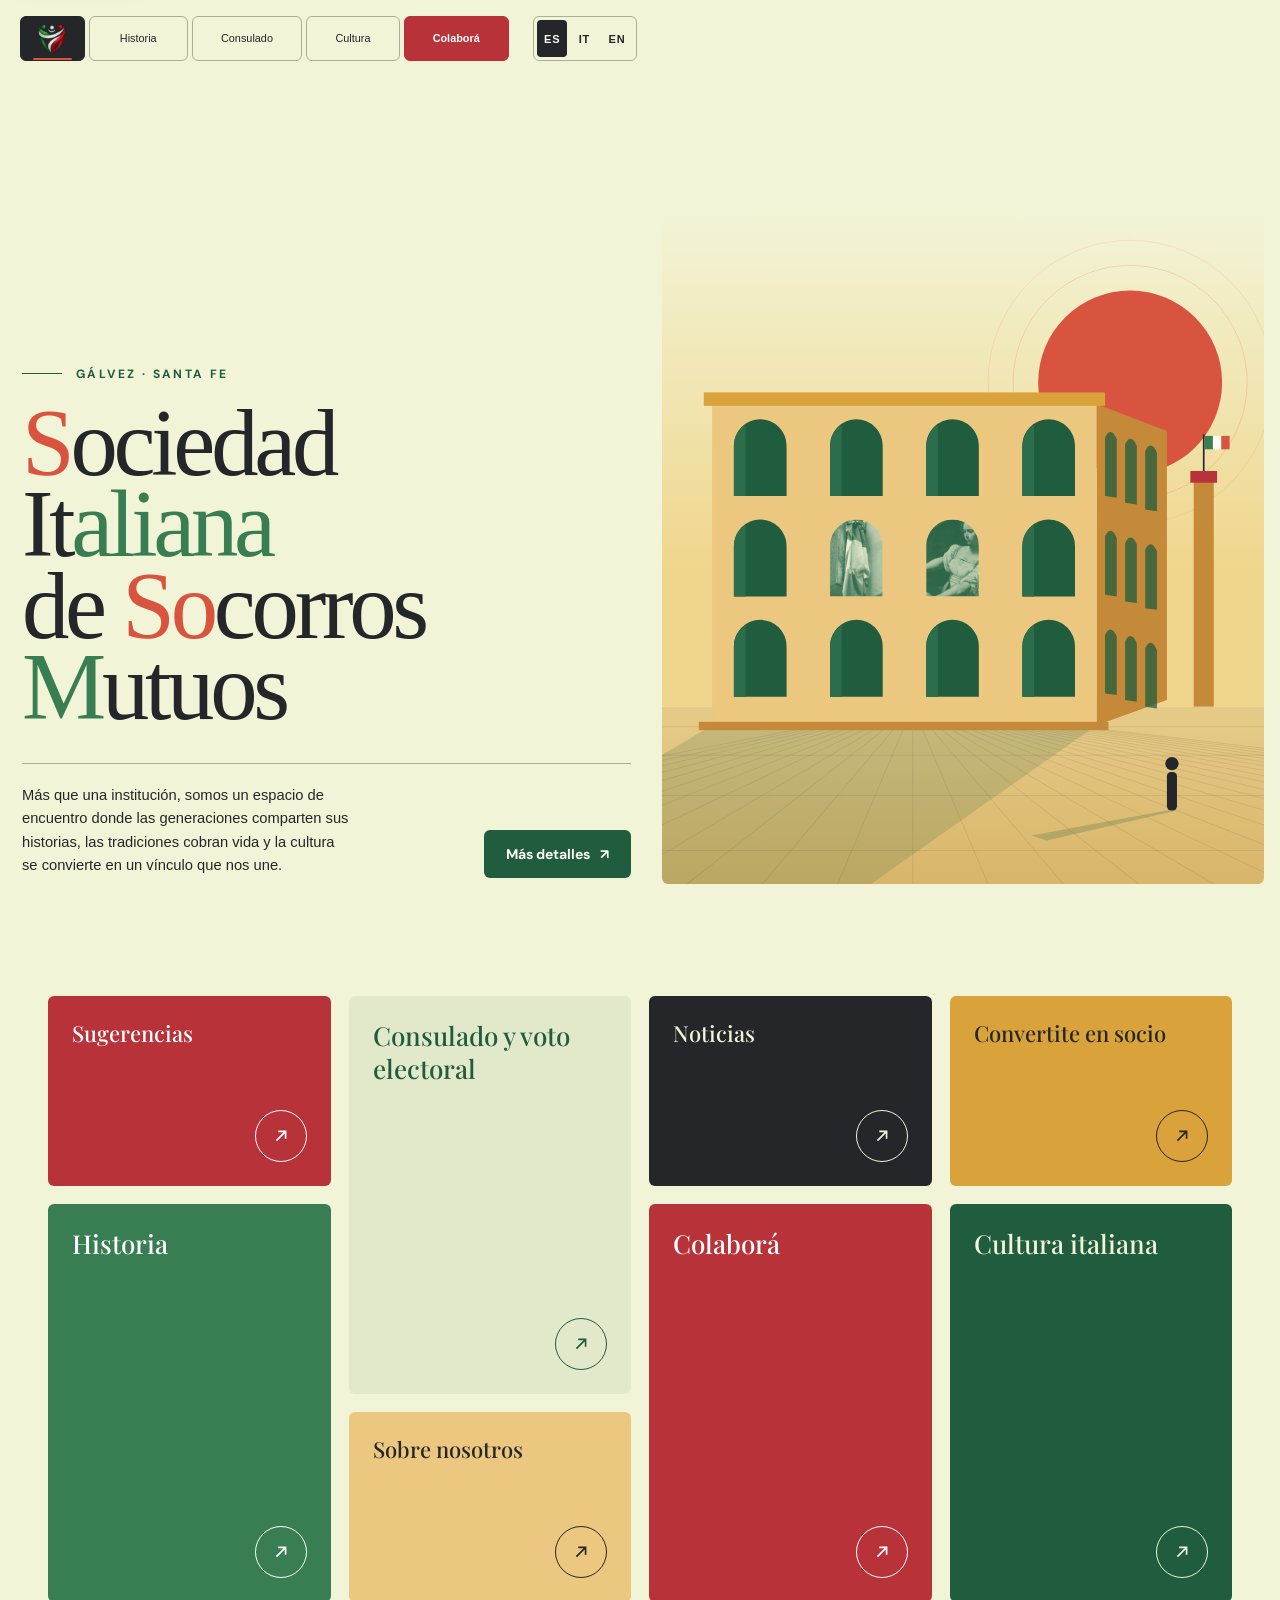
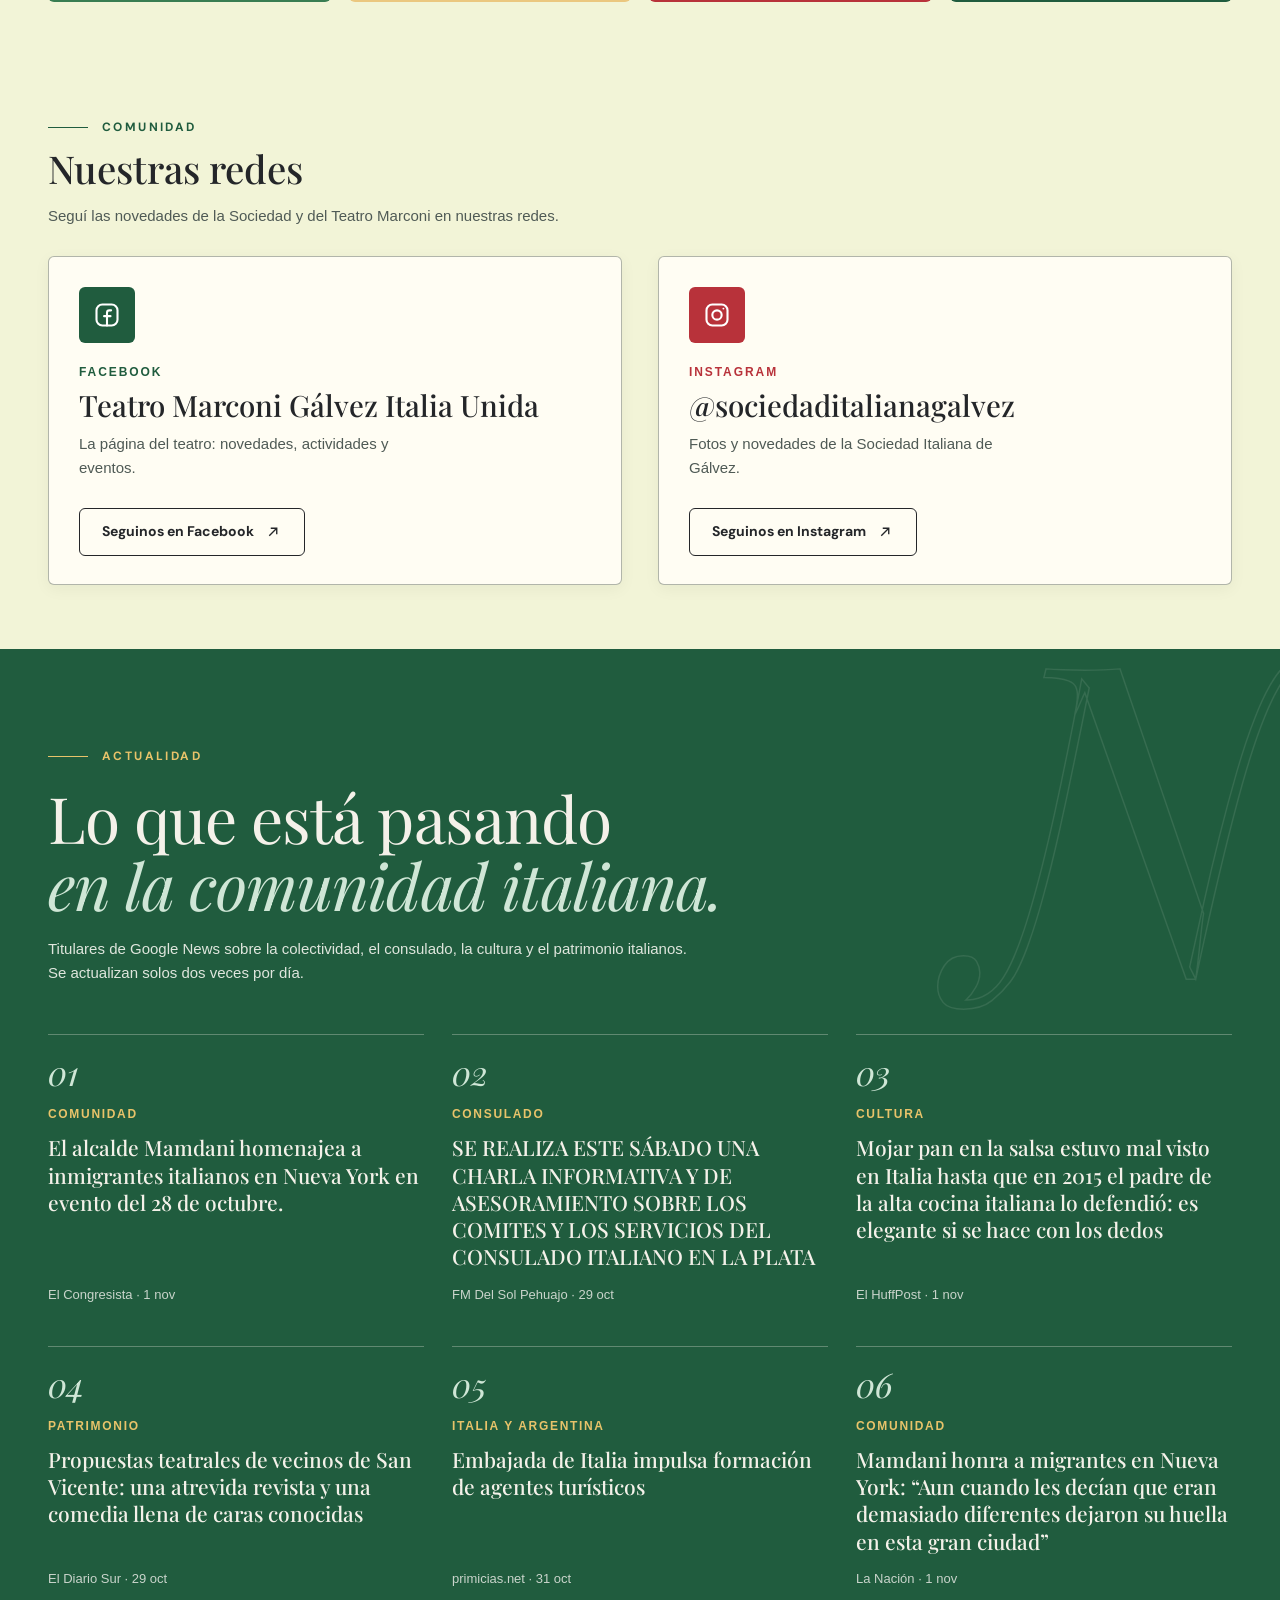
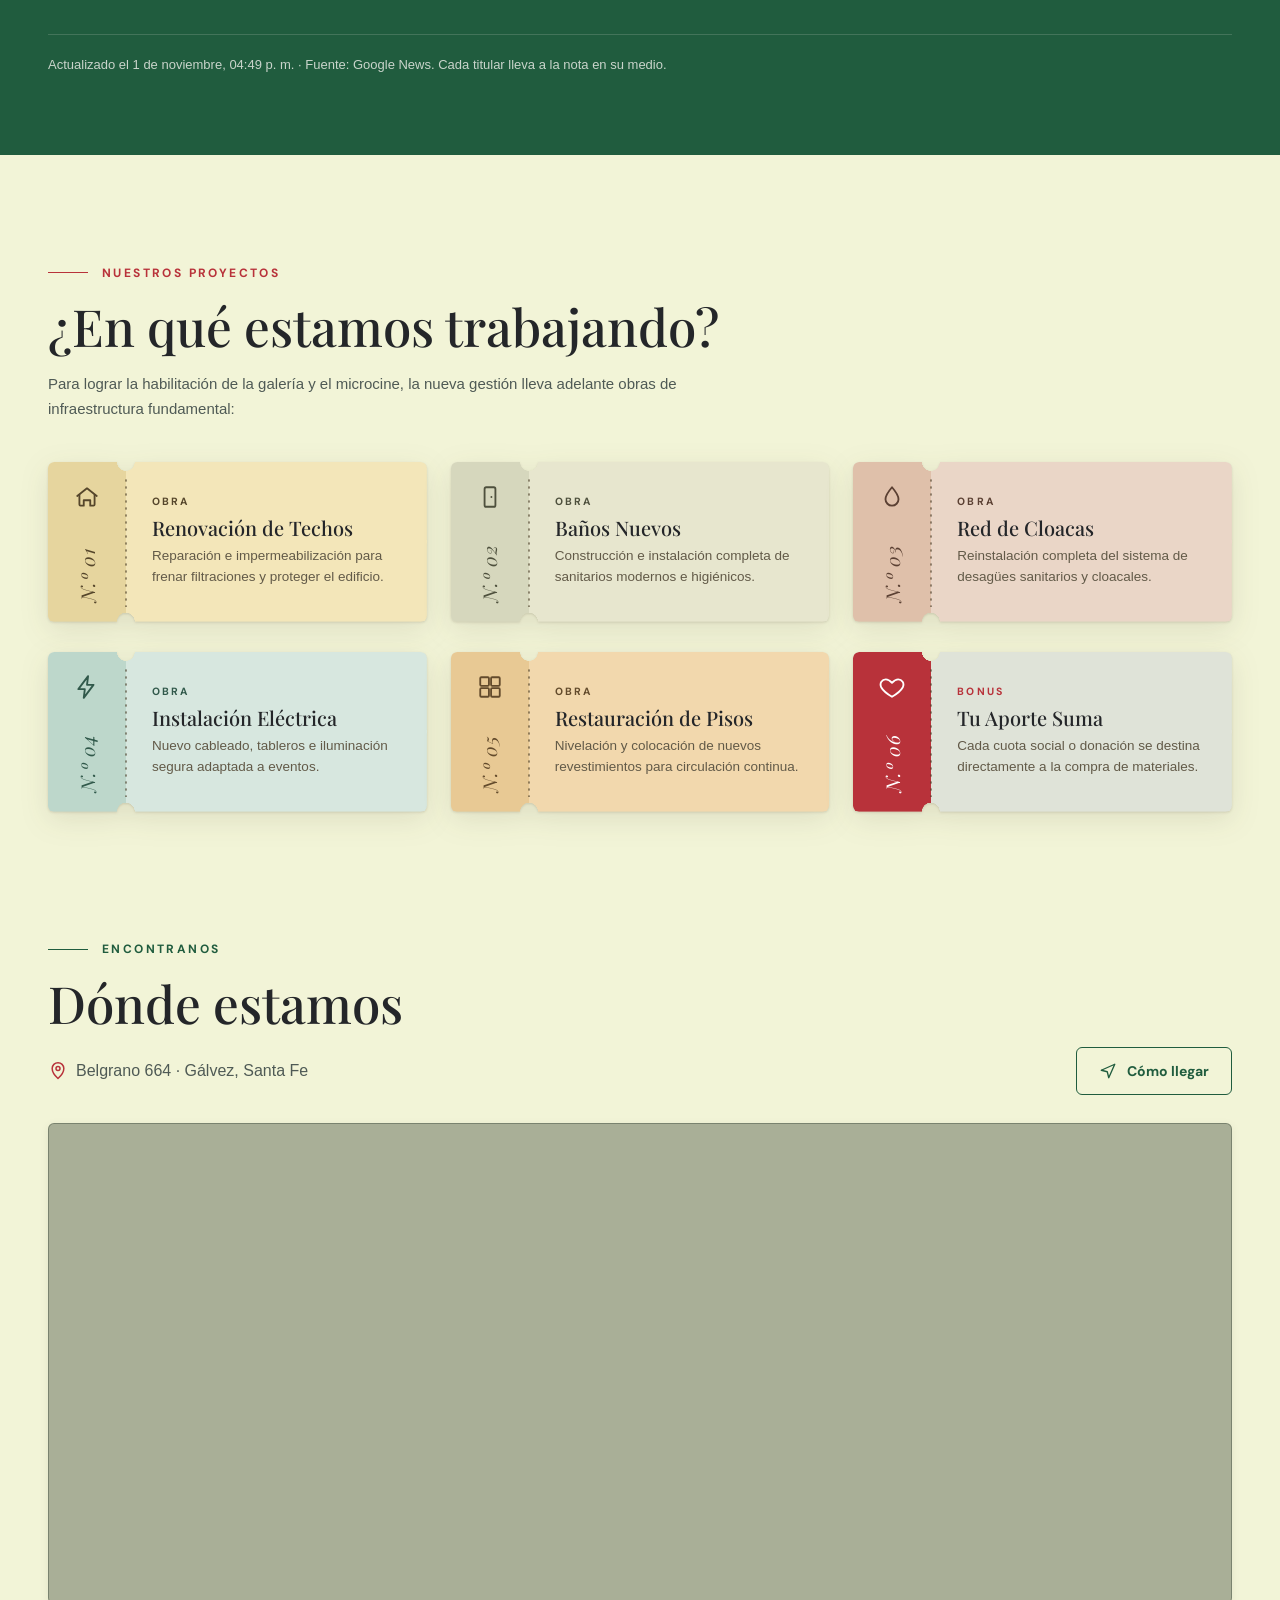
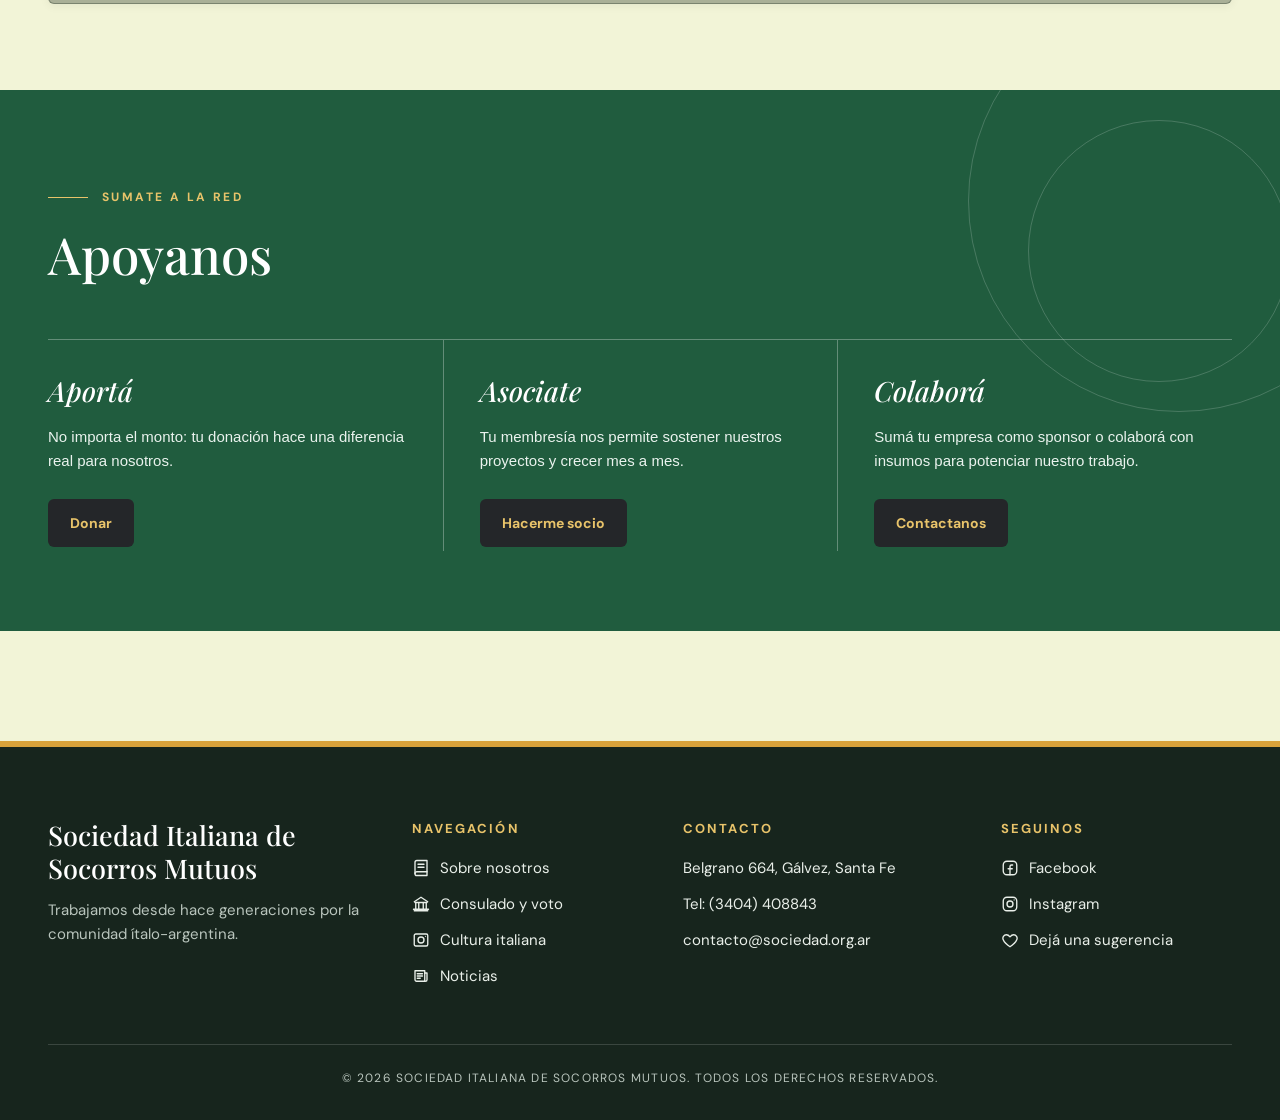
==== commit 6e0d3c24: "Mosaicos con la paleta del sitio y nuevo efecto al pasar el mouse - Historia, Noticias y Cultura dej" ====
--- a/index.html
+++ b/index.html
@@ -89,15 +89,15 @@
   <!-- ACCESOS RÁPIDOS -->
   <section class="access wrap" id="accesos" aria-label="Accesos rápidos">
     <div class="tiles">
-      <a class="tile t-white sug" href="contacto.html?tipo=sugerencia#contact-form"><span data-i18n="tSug">Sugerencias</span><span class="arr"><svg viewBox="0 0 24 24" fill="none" stroke="currentColor" stroke-width="1.8" aria-hidden="true"><path d="M7 17 17 7M9 7h8v8"/></svg></span></a>
+      <a class="tile sug" href="contacto.html?tipo=sugerencia#contact-form"><span data-i18n="tSug">Sugerencias</span><span class="arr"><svg viewBox="0 0 24 24" fill="none" stroke="currentColor" stroke-width="1.8" aria-hidden="true"><path d="M7 17 17 7M9 7h8v8"/></svg></span></a>
       <a class="tile hist" href="historia.html">
         <span data-i18n="tHist">Historia</span><span class="arr"><svg viewBox="0 0 24 24" fill="none" stroke="currentColor" stroke-width="1.8" aria-hidden="true"><path d="M7 17 17 7M9 7h8v8"/></svg></span></a>
-      <a class="tile t-green cons" href="consulado.html"><span data-i18n="tCons">Consulado y voto electoral</span><span class="arr"><svg viewBox="0 0 24 24" fill="none" stroke="currentColor" stroke-width="1.8" aria-hidden="true"><path d="M7 17 17 7M9 7h8v8"/></svg></span></a>
+      <a class="tile cons" href="consulado.html"><span data-i18n="tCons">Consulado y voto electoral</span><span class="arr"><svg viewBox="0 0 24 24" fill="none" stroke="currentColor" stroke-width="1.8" aria-hidden="true"><path d="M7 17 17 7M9 7h8v8"/></svg></span></a>
       <a class="tile noti" href="#noticias">
         <span data-i18n="tNoti">Noticias</span><span class="arr"><svg viewBox="0 0 24 24" fill="none" stroke="currentColor" stroke-width="1.8" aria-hidden="true"><path d="M7 17 17 7M9 7h8v8"/></svg></span></a>
-      <a class="tile t-white sobre" href="historia.html#etapa-renacer"><span data-i18n="tSobre">Sobre nosotros</span><span class="arr"><svg viewBox="0 0 24 24" fill="none" stroke="currentColor" stroke-width="1.8" aria-hidden="true"><path d="M7 17 17 7M9 7h8v8"/></svg></span></a>
-      <a class="tile t-gold colab" href="contacto.html?tipo=colabora#contact-form"><span data-i18n="tColab">Colaborá</span><span class="arr"><svg viewBox="0 0 24 24" fill="none" stroke="currentColor" stroke-width="1.8" aria-hidden="true"><path d="M7 17 17 7M9 7h8v8"/></svg></span></a>
-      <a class="tile t-red conv" href="contacto.html?tipo=socio#contact-form"><span data-i18n="tConv">Convertite en socio</span><span class="arr"><svg viewBox="0 0 24 24" fill="none" stroke="currentColor" stroke-width="1.8" aria-hidden="true"><path d="M7 17 17 7M9 7h8v8"/></svg></span></a>
+      <a class="tile sobre" href="historia.html#etapa-renacer"><span data-i18n="tSobre">Sobre nosotros</span><span class="arr"><svg viewBox="0 0 24 24" fill="none" stroke="currentColor" stroke-width="1.8" aria-hidden="true"><path d="M7 17 17 7M9 7h8v8"/></svg></span></a>
+      <a class="tile colab" href="contacto.html?tipo=colabora#contact-form"><span data-i18n="tColab">Colaborá</span><span class="arr"><svg viewBox="0 0 24 24" fill="none" stroke="currentColor" stroke-width="1.8" aria-hidden="true"><path d="M7 17 17 7M9 7h8v8"/></svg></span></a>
+      <a class="tile conv" href="contacto.html?tipo=socio#contact-form"><span data-i18n="tConv">Convertite en socio</span><span class="arr"><svg viewBox="0 0 24 24" fill="none" stroke="currentColor" stroke-width="1.8" aria-hidden="true"><path d="M7 17 17 7M9 7h8v8"/></svg></span></a>
       <a class="tile cult" href="cultura.html">
         <span data-i18n="tCult">Cultura italiana</span><span class="arr"><svg viewBox="0 0 24 24" fill="none" stroke="currentColor" stroke-width="1.8" aria-hidden="true"><path d="M7 17 17 7M9 7h8v8"/></svg></span></a>
     </div>
--- a/css/base.css
+++ b/css/base.css
@@ -17,6 +17,9 @@
   --s-tinta:#242629;
   --s-linea:rgba(39,55,39,.36);
   --s-pie:#17251d;
+  /* Tonos de la ilustración de la portada (fachada y torre) */
+  --s-fachada:#ebc77f;
+  --s-ocre:#c48a39;
   /* Esquinas (como las de Historia y Cultura): chicas para piezas internas y etiquetas,
      comunes para botones, pestañas, tarjetas y campos, grandes para contenedores que agrupan otros. */
   --s-radio-chico:4px;
--- a/styles.css
+++ b/styles.css
@@ -42,25 +42,32 @@
   display:grid;grid-template-columns:repeat(4,minmax(0,1fr));grid-template-rows:repeat(3,190px);gap:18px;
   grid-template-areas:"sug cons noti conv" "hist cons colab cult" "hist sobre colab cult";
 }
-.tile{position:relative;overflow:hidden;display:flex;flex-direction:column;justify-content:space-between;gap:12px;padding:24px;border-radius:var(--s-radio);text-decoration:none;font:500 22px/1.25 "Playfair Display",Georgia,serif}
-.tile span:first-child{position:relative;z-index:1}
-.tile .arr{position:relative;z-index:1;align-self:flex-end;width:52px;height:52px;border-radius:50%;border:1.5px solid currentColor;display:grid;place-items:center}
-.tile .arr svg{width:22px;height:22px}
-.tile:hover{filter:brightness(.95)}
-.t-white{background:var(--deep-green);color:#fff}
-
-.t-green{background:var(--italian-green);color:#fff}
-.t-gold{background:var(--mustard);color:var(--ink)}
-.t-red{background:var(--red);color:#fff}
+.tile{position:relative;overflow:hidden;isolation:isolate;display:flex;flex-direction:column;justify-content:space-between;gap:12px;padding:24px;border-radius:var(--s-radio);background:var(--fondo);color:var(--texto);text-decoration:none;font:500 22px/1.25 "Playfair Display",Georgia,serif}
+.tile > span[data-i18n]{position:relative;z-index:2;display:block}
+.tile .arr{position:relative;z-index:2;align-self:flex-end;width:52px;height:52px;border-radius:50%;border:1.5px solid currentColor;display:grid;place-items:center;transition:background-color .2s ease,color .2s ease}
+.tile .arr svg{width:22px;height:22px;transition:transform .2s ease}
+/* Al pasar el mouse (o al llegar con el teclado) el círculo se rellena y la flecha avanza en diagonal. */
+.tile:hover .arr,.tile:focus-visible .arr{background:var(--texto);border-color:var(--texto);color:var(--fondo)}
+.tile:hover .arr svg,.tile:focus-visible .arr svg{transform:translate(2px,-2px)}
+/* Colores: todos de la paleta (css/base.css). Ningún par de mosaicos vecinos repite color
+   ni usa dos tonos parecidos, en ninguna distribución (escritorio, tableta y teléfono). */
+.sug  {--fondo:var(--s-rojo-oscuro);--texto:#fff}
+.hist {--fondo:var(--s-verde);--texto:#fff}
+.cons {--fondo:var(--s-verde-suave);--texto:var(--s-verde-oscuro)}
+.noti {--fondo:var(--s-tinta);--texto:var(--s-marfil)}
+.sobre{--fondo:var(--s-fachada);--texto:var(--s-tinta)}
+.colab{--fondo:var(--s-rojo-oscuro);--texto:#fff}
+.conv {--fondo:var(--s-mostaza);--texto:var(--s-tinta)}
+.cult {--fondo:var(--s-verde-oscuro);--texto:var(--s-marfil)}
 .hist,.cons,.colab,.cult{font-size:26px}
 .sug{grid-area:sug}
-.hist{grid-area:hist;color:#fff;background:linear-gradient(180deg,#0000 30%,#0009),linear-gradient(135deg,#8a7a5c,#4a3f30)}
+.hist{grid-area:hist}
 .cons{grid-area:cons}
-.noti{grid-area:noti;color:#fff;background:linear-gradient(180deg,#0000 30%,#0009),linear-gradient(135deg,#55606a,#283138)}
+.noti{grid-area:noti}
 .sobre{grid-area:sobre}
 .colab{grid-area:colab}
 .conv{grid-area:conv}
-.cult{grid-area:cult;color:#fff;background:linear-gradient(180deg,#0000 30%,#0009),linear-gradient(#a9d3ec,#e9e0c4 45%,#8ea46a 75%,#5d6e3f)}
+.cult{grid-area:cult}
 
 /* ===== En qué estamos trabajando (boletos clásicos) ===== */
 /* Se conserva el contenido de cada tarjeta; solo cambia su silueta exterior. */
@@ -169,52 +176,7 @@
   .support-btn{width:100%;justify-content:center}
 }
 
-/* ===== Correcciones de legibilidad y distribución (octubre 2026) ===== */
-:root {
-  --ivory: var(--s-marfil);
-}
-
-/* Texto y flecha de los mosaicos por encima del degradado de Historia, Noticias y Cultura. */
-.tile { isolation: isolate; }
-
-.tile.hist::before,
-.tile.noti::before,
-.tile.cult::before {
-  content: "";
-  position: absolute;
-  inset: 0;
-  z-index: 1;
-  pointer-events: none;
-  background: linear-gradient(
-    180deg,
-    rgba(12, 24, 17, .18) 0%,
-    rgba(12, 24, 17, .36) 42%,
-    rgba(12, 24, 17, .86) 100%
-  );
-}
-.tile > span[data-i18n] {
-  position: relative;
-  z-index: 2;
-  display: block;
-  color: inherit;
-}
-.tile > .arr {
-  position: relative;
-  z-index: 2;
-  color: inherit;
-  text-shadow: 0 1px 8px rgba(0, 0, 0, .45);
-}
-
-/* Contraste adicional para los titulares sobre los degradados. */
-.noti,
-.hist,
-.cult { color: #fff; }
-.noti > span[data-i18n],
-.hist > span[data-i18n],
-.cult > span[data-i18n] {
-  font-weight: 600;
-  text-shadow: 0 2px 14px rgba(0, 0, 0, .95);
-}
+:root{--ivory:var(--s-marfil)}
 
 /* ===== Redes sociales independientes: Facebook + Instagram ===== */
 .social-section{max-width:1240px;margin-inline:auto;padding:88px 28px 24px}
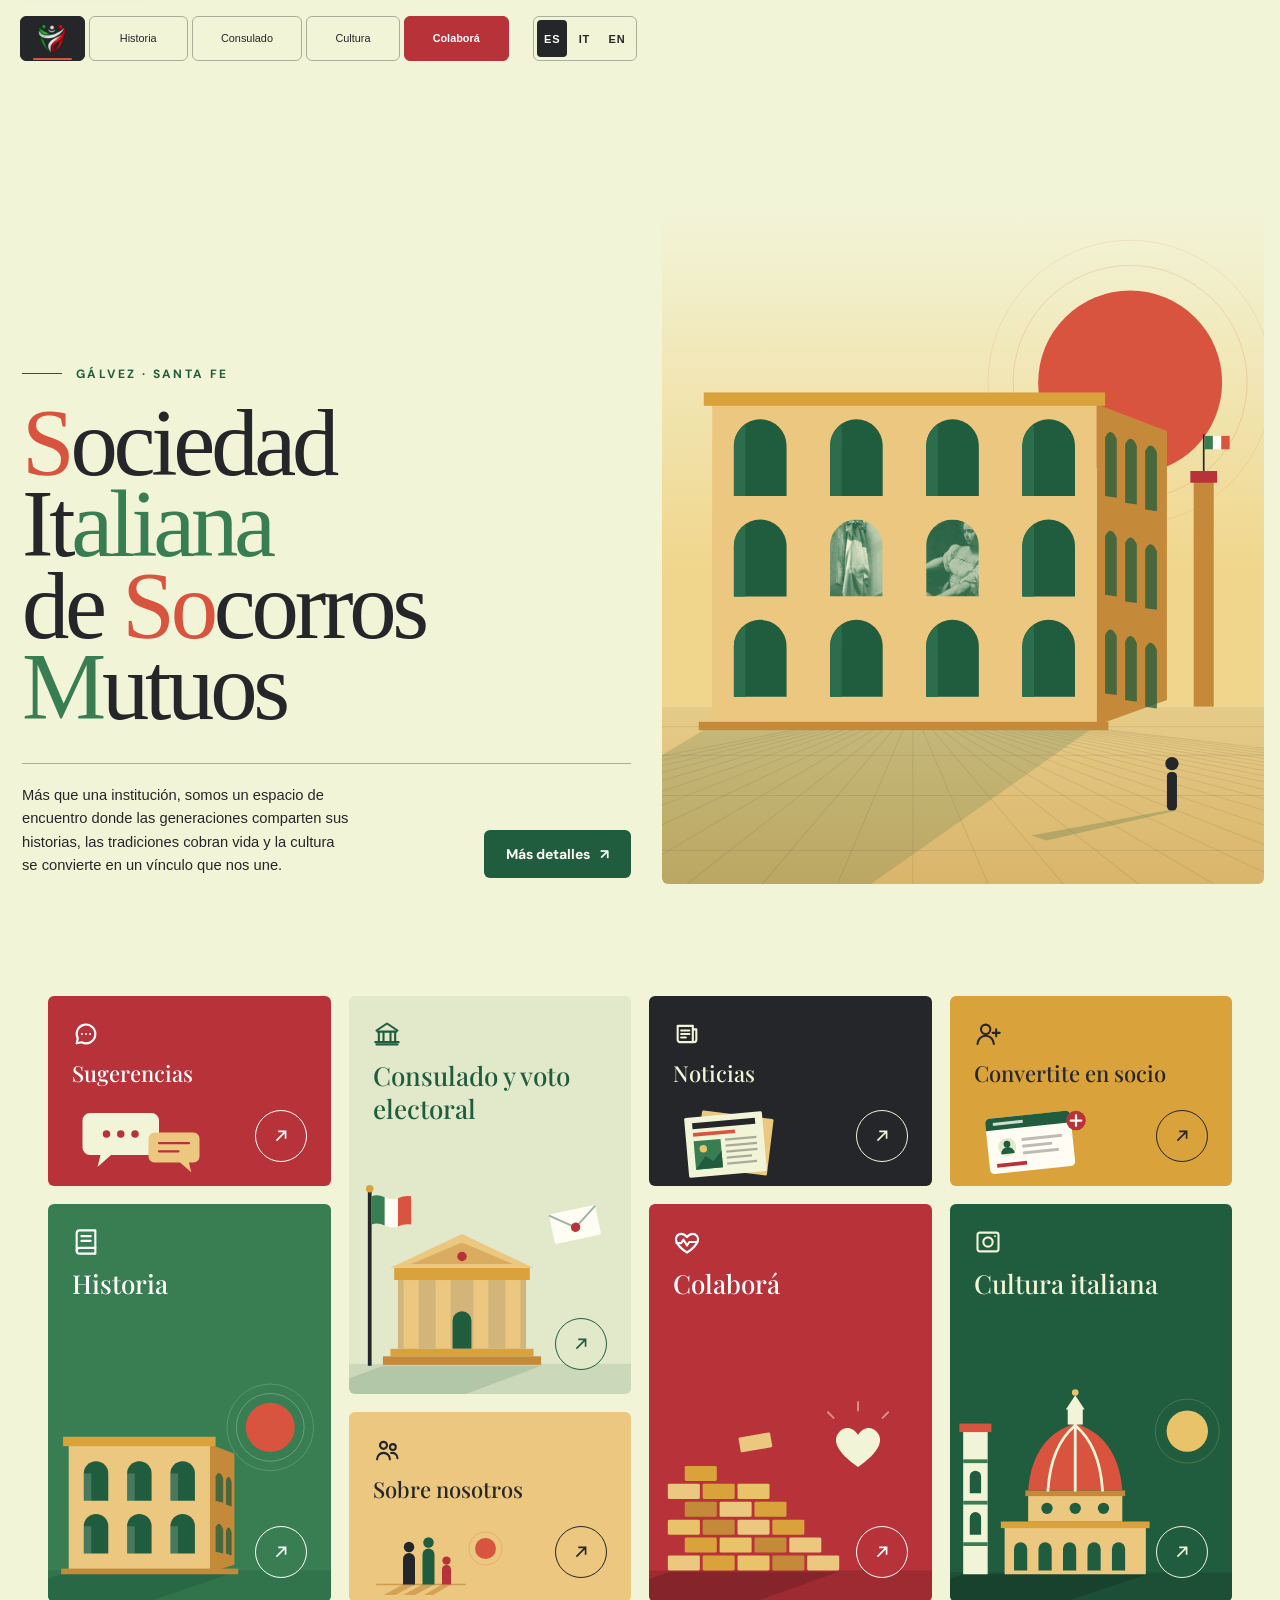
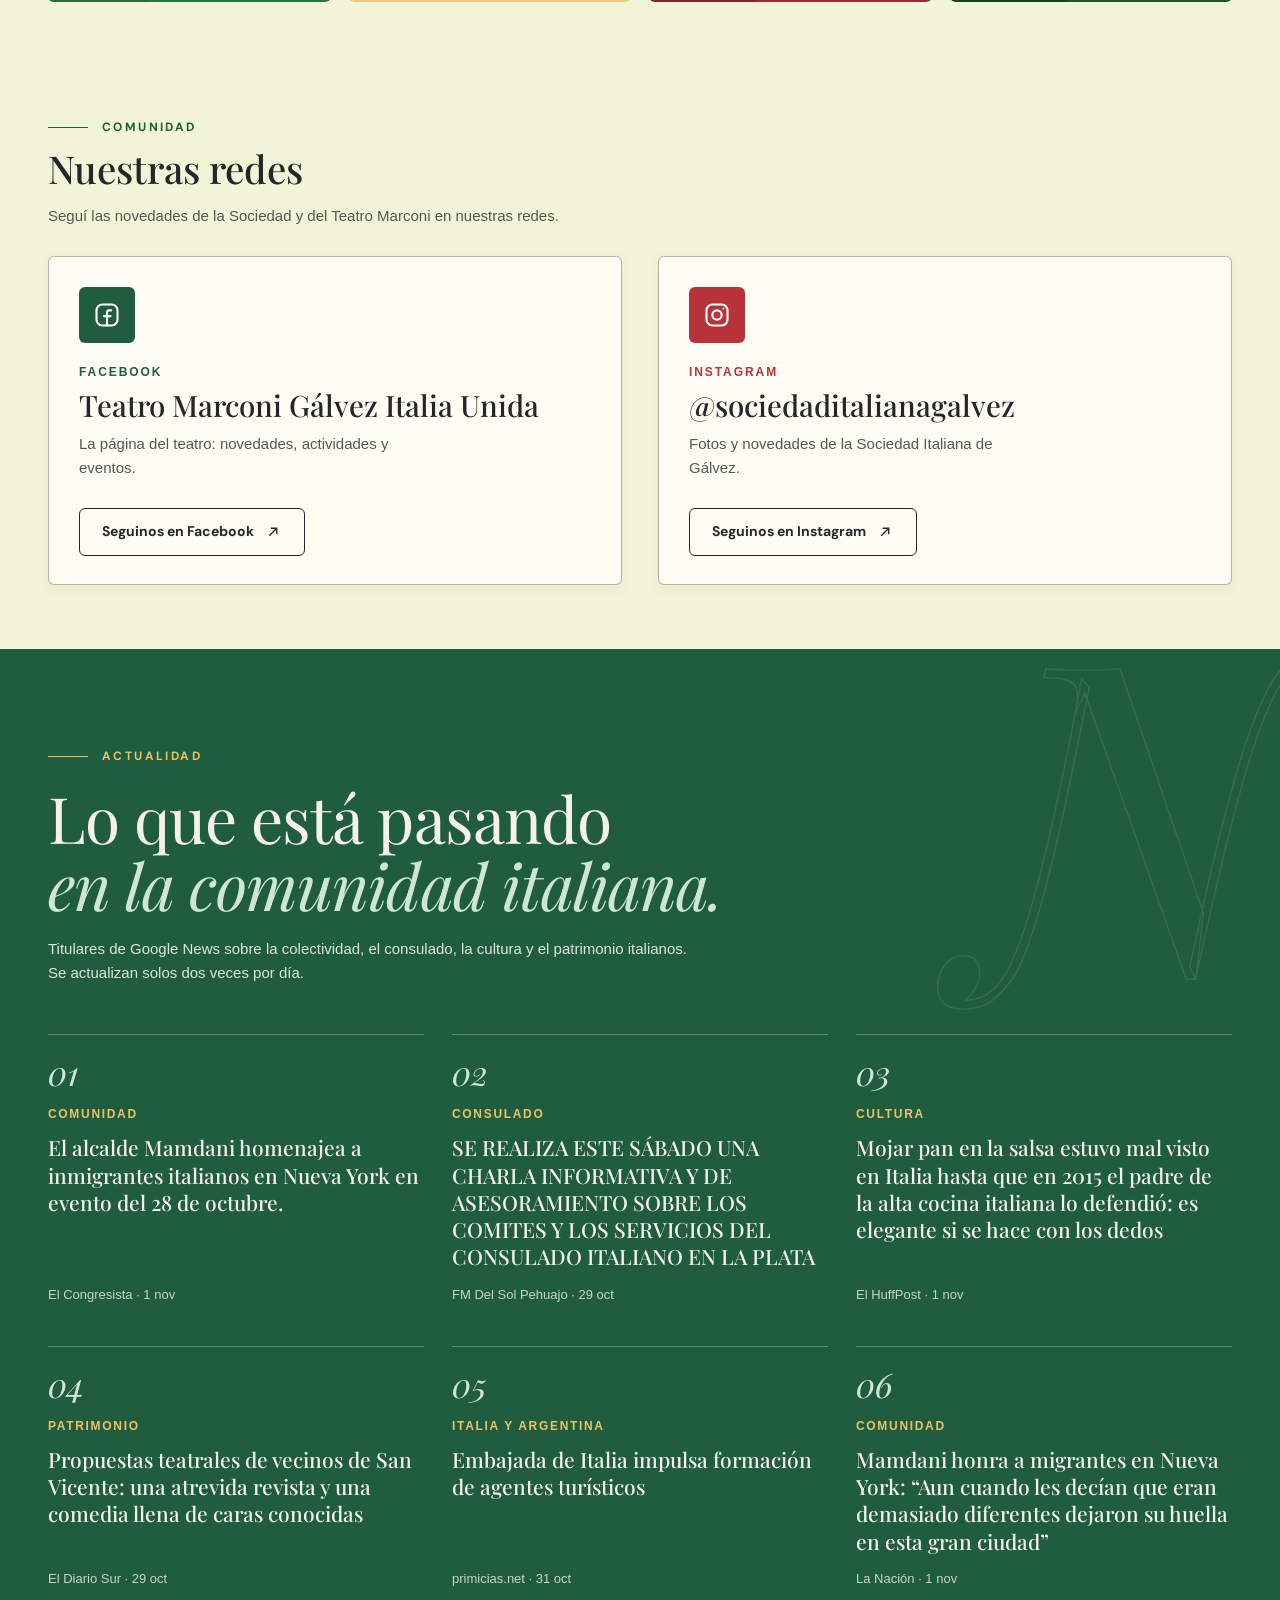
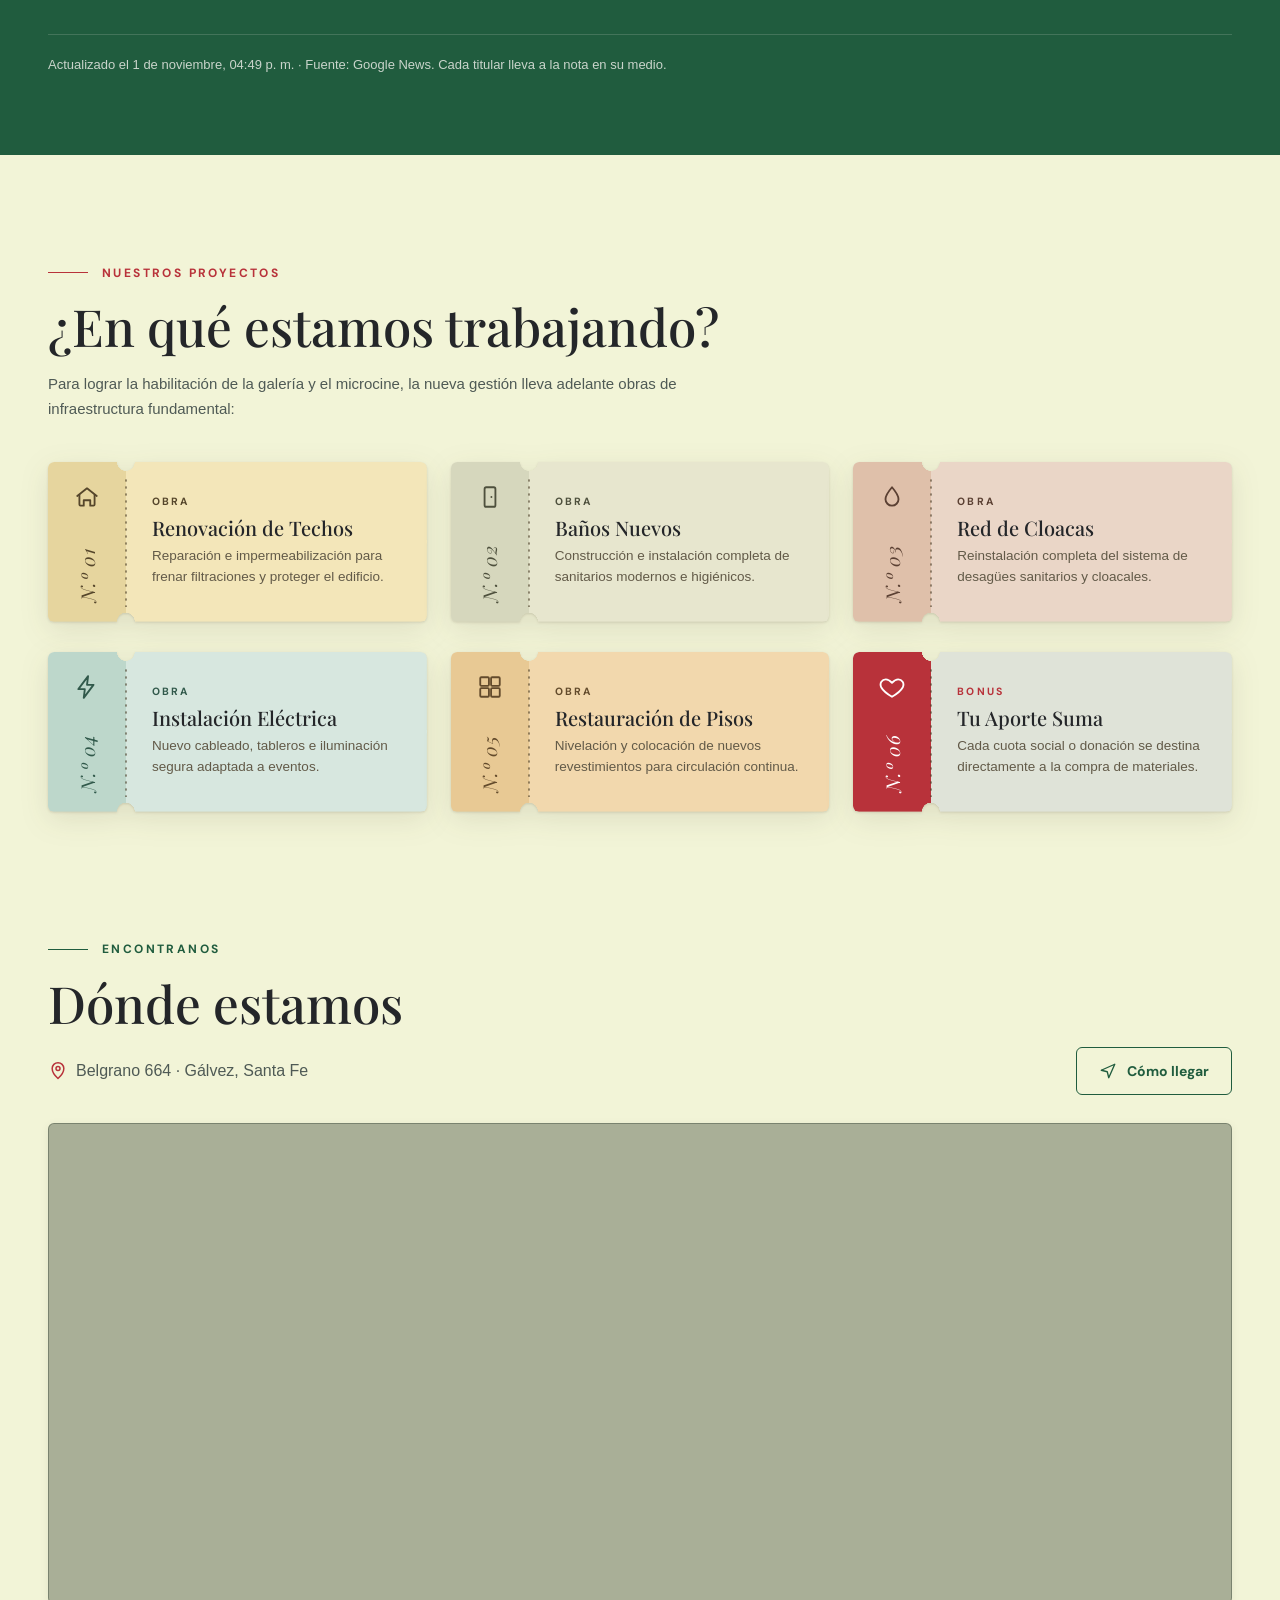
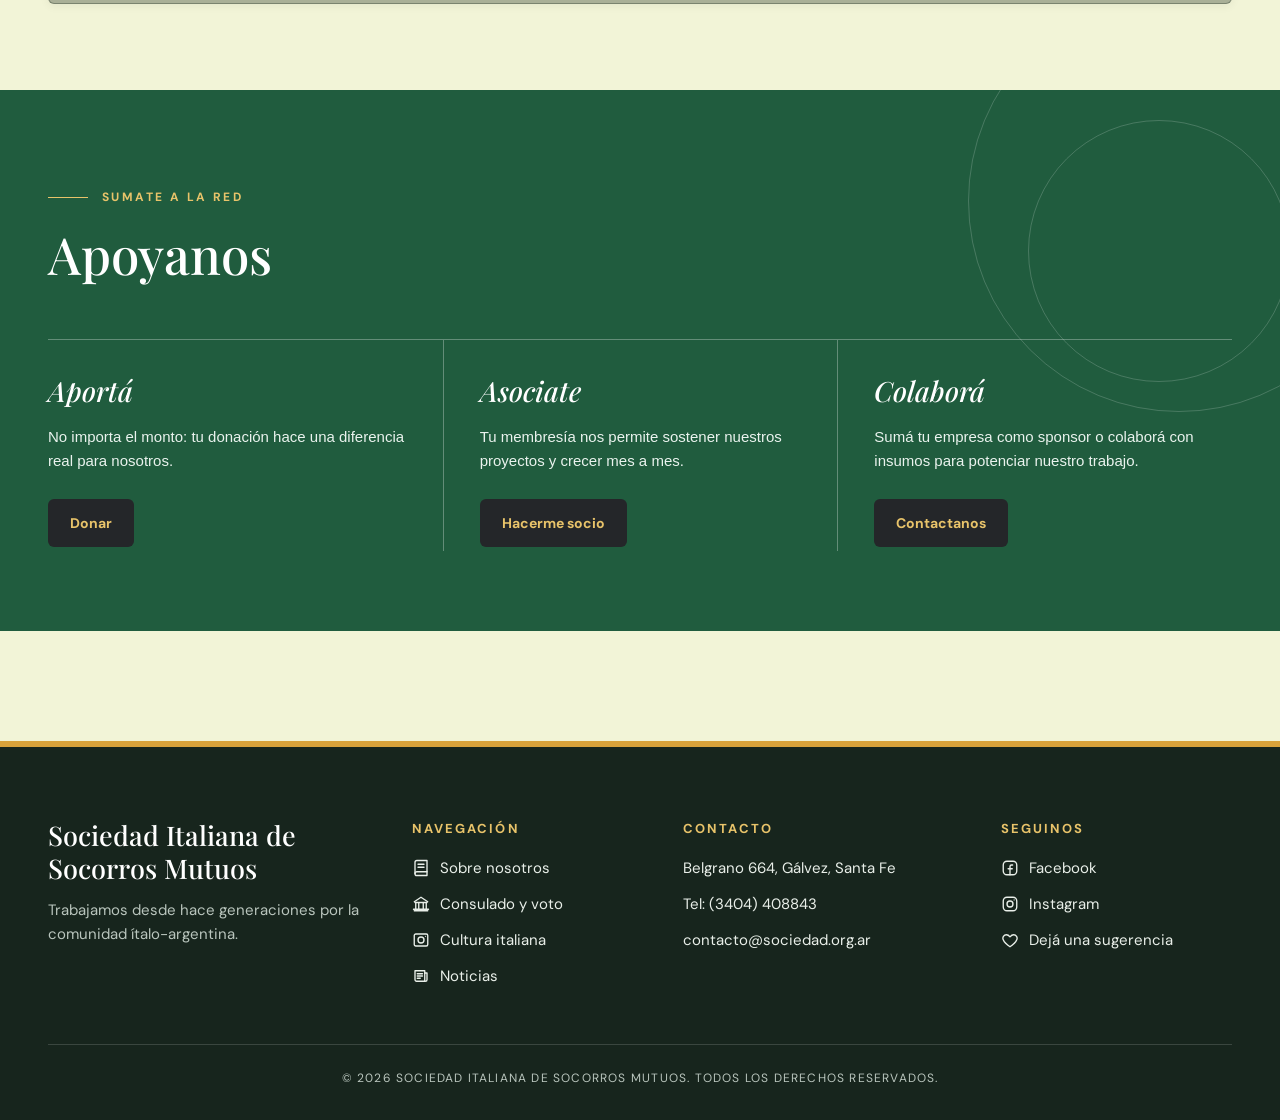
==== commit 680804d5: "Mosaicos con íconos y dibujos en el estilo de la portada - Cada mosaico lleva un ícono de línea (los" ====
--- a/index.html
+++ b/index.html
@@ -89,17 +89,47 @@
   <!-- ACCESOS RÁPIDOS -->
   <section class="access wrap" id="accesos" aria-label="Accesos rápidos">
     <div class="tiles">
-      <a class="tile sug" href="contacto.html?tipo=sugerencia#contact-form"><span data-i18n="tSug">Sugerencias</span><span class="arr"><svg viewBox="0 0 24 24" fill="none" stroke="currentColor" stroke-width="1.8" aria-hidden="true"><path d="M7 17 17 7M9 7h8v8"/></svg></span></a>
+      <!-- Cada mosaico: ícono (como los del menú), título, flecha y un dibujo en el estilo de la ilustración de la portada. -->
+      <a class="tile sug" href="contacto.html?tipo=sugerencia#contact-form">
+        <svg class="tile-icono" viewBox="0 0 24 24" fill="none" stroke="currentColor" stroke-width="1.8" stroke-linecap="round" stroke-linejoin="round" aria-hidden="true"><path d="M20 12a8 8 0 0 1-11.7 7.1L4 20l1-4.2A8 8 0 1 1 20 12Z"/><path d="M8.5 12h.01M12 12h.01M15.5 12h.01"/></svg>
+        <span data-i18n="tSug">Sugerencias</span><span class="arr"><svg viewBox="0 0 24 24" fill="none" stroke="currentColor" stroke-width="1.8" aria-hidden="true"><path d="M7 17 17 7M9 7h8v8"/></svg></span>
+        <svg class="tile-dibujo tile-dibujo--chico" viewBox="0 0 200 110" preserveAspectRatio="xMinYMax meet" aria-hidden="true" focusable="false"><path d="M14 22a10 10 0 0 1 10-10h82a10 10 0 0 1 10 10v36a10 10 0 0 1-10 10H52L34 84l4-16H24a10 10 0 0 1-10-10Z" fill="#f2f4d7"/><g fill="#B8323A"><circle cx="46" cy="40" r="5"/><circle cx="65" cy="40" r="5"/><circle cx="84" cy="40" r="5"/></g><path d="M102 46a8 8 0 0 1 8-8h52a8 8 0 0 1 8 8v24a8 8 0 0 1-8 8h-6l3 13-15-13h-34a8 8 0 0 1-8-8Z" fill="#ebc77f"/><g stroke="#B8323A" stroke-width="3" stroke-linecap="round"><path d="M116 52h40M116 63h26"/></g></svg>
+      </a>
       <a class="tile hist" href="historia.html">
-        <span data-i18n="tHist">Historia</span><span class="arr"><svg viewBox="0 0 24 24" fill="none" stroke="currentColor" stroke-width="1.8" aria-hidden="true"><path d="M7 17 17 7M9 7h8v8"/></svg></span></a>
-      <a class="tile cons" href="consulado.html"><span data-i18n="tCons">Consulado y voto electoral</span><span class="arr"><svg viewBox="0 0 24 24" fill="none" stroke="currentColor" stroke-width="1.8" aria-hidden="true"><path d="M7 17 17 7M9 7h8v8"/></svg></span></a>
+        <svg class="tile-icono" viewBox="0 0 24 24" fill="none" stroke="currentColor" stroke-width="1.8" stroke-linecap="round" stroke-linejoin="round" aria-hidden="true"><path d="M4 19.5A2.5 2.5 0 0 1 6.5 17H20"/><path d="M6.5 2H20v20H6.5A2.5 2.5 0 0 1 4 19.5v-15A2.5 2.5 0 0 1 6.5 2Z"/><path d="M8 7h8M8 11h8"/></svg>
+        <span data-i18n="tHist">Historia</span><span class="arr"><svg viewBox="0 0 24 24" fill="none" stroke="currentColor" stroke-width="1.8" aria-hidden="true"><path d="M7 17 17 7M9 7h8v8"/></svg></span>
+        <svg class="tile-dibujo" viewBox="0 0 300 240" preserveAspectRatio="xMinYMax meet" aria-hidden="true" focusable="false"><circle cx="236" cy="54" r="46" fill="none" stroke="#f2f4d7" stroke-opacity=".2"/><circle cx="236" cy="54" r="36" fill="none" stroke="#f2f4d7" stroke-opacity=".3"/><circle cx="236" cy="54" r="26" fill="#d8543f"/><rect x="-1000" y="206" width="2600" height="34" fill="#205c3e" opacity=".3"/><polygon points="22,208 198,208 104,240 -80,240" fill="#205c3e" opacity=".45"/><polygon points="172,72 198,82 198,200 172,208" fill="#c48a39"/><g fill="#205c3e" opacity=".75"><path d="M178 132V106Q182 98 186 108V134Z"/><path d="M189 136V110Q192 102 195 112V138Z"/><path d="M178 186V160Q182 152 186 162V188Z"/><path d="M189 188V164Q192 156 195 166V190Z"/></g><rect x="22" y="72" width="150" height="136" fill="#ebc77f"/><rect x="16" y="64" width="162" height="10" fill="#d9a23a"/><g fill="#205c3e"><path d="M38 132V103.0A13.0 13.0 0 0 1 64 103.0V132Z"/><path d="M84 132V103.0A13.0 13.0 0 0 1 110 103.0V132Z"/><path d="M130 132V103.0A13.0 13.0 0 0 1 156 103.0V132Z"/><path d="M38 188V159.0A13.0 13.0 0 0 1 64 159.0V188Z"/><path d="M84 188V159.0A13.0 13.0 0 0 1 110 159.0V188Z"/><path d="M130 188V159.0A13.0 13.0 0 0 1 156 159.0V188Z"/></g><g fill="#fffdf3" opacity=".18"><rect x="38" y="103" width="8" height="29"/><rect x="84" y="103" width="8" height="29"/><rect x="130" y="103" width="8" height="29"/><rect x="38" y="159" width="8" height="29"/><rect x="84" y="159" width="8" height="29"/><rect x="130" y="159" width="8" height="29"/></g><rect x="14" y="204" width="188" height="6" fill="#c48a39"/></svg>
+      </a>
+      <a class="tile cons" href="consulado.html">
+        <svg class="tile-icono" viewBox="0 0 24 24" fill="none" stroke="currentColor" stroke-width="1.8" stroke-linecap="round" stroke-linejoin="round" aria-hidden="true"><path d="m3 9 9-6 9 6"/><path d="M4 10h16M5 10v9M9 10v9M15 10v9M19 10v9M3 21h18M2 19h20"/></svg>
+        <span data-i18n="tCons">Consulado y voto electoral</span><span class="arr"><svg viewBox="0 0 24 24" fill="none" stroke="currentColor" stroke-width="1.8" aria-hidden="true"><path d="M7 17 17 7M9 7h8v8"/></svg></span>
+        <svg class="tile-dibujo" viewBox="0 0 300 240" preserveAspectRatio="xMinYMax meet" aria-hidden="true" focusable="false"><rect x="-1000" y="208" width="2600" height="32" fill="#205c3e" opacity=".12"/><polygon points="36,210 204,210 124,240 -44,240" fill="#205c3e" opacity=".14"/><rect x="52" y="118" width="136" height="74" fill="#c48a39" opacity=".55"/><g fill="#ebc77f"><rect x="58" y="118" width="16" height="74"/><rect x="92" y="118" width="16" height="74"/><rect x="132" y="118" width="16" height="74"/><rect x="166" y="118" width="16" height="74"/></g><path d="M110 192V162A10 10 0 0 1 130 162V192Z" fill="#205c3e"/><rect x="48" y="106" width="144" height="13" fill="#d9a23a"/><polygon points="44,106 196,106 120,70" fill="#ebc77f"/><polygon points="66,102 174,102 120,79" fill="#c48a39" opacity=".45"/><circle cx="120" cy="94" r="5" fill="#B8323A"/><rect x="44" y="192" width="152" height="8" fill="#d9a23a"/><rect x="36" y="200" width="168" height="9" fill="#c48a39"/><rect x="20" y="24" width="4" height="186" fill="#242629"/><circle cx="22" cy="22" r="4" fill="#d9a23a"/><path d="M24 30C29 28 33 29 38 31V61C33 59 29 58 24 60Z" fill="#397d52"/><path d="M38 31C43 33 47 34 52 32V62C47 64 43 63 38 61Z" fill="#fffdf3"/><path d="M52 32C57 30 61 29 66 30V60C61 59 57 60 52 62Z" fill="#d8543f"/><g transform="rotate(-12 240 60)"><rect x="215" y="44" width="50" height="32" rx="2" fill="#fffdf3"/><path d="M215 45 240 63 265 45" fill="none" stroke="#205c3e" stroke-opacity=".45" stroke-width="2"/><circle cx="240" cy="63" r="5" fill="#B8323A"/></g></svg>
+      </a>
       <a class="tile noti" href="#noticias">
-        <span data-i18n="tNoti">Noticias</span><span class="arr"><svg viewBox="0 0 24 24" fill="none" stroke="currentColor" stroke-width="1.8" aria-hidden="true"><path d="M7 17 17 7M9 7h8v8"/></svg></span></a>
-      <a class="tile sobre" href="historia.html#etapa-renacer"><span data-i18n="tSobre">Sobre nosotros</span><span class="arr"><svg viewBox="0 0 24 24" fill="none" stroke="currentColor" stroke-width="1.8" aria-hidden="true"><path d="M7 17 17 7M9 7h8v8"/></svg></span></a>
-      <a class="tile colab" href="contacto.html?tipo=colabora#contact-form"><span data-i18n="tColab">Colaborá</span><span class="arr"><svg viewBox="0 0 24 24" fill="none" stroke="currentColor" stroke-width="1.8" aria-hidden="true"><path d="M7 17 17 7M9 7h8v8"/></svg></span></a>
-      <a class="tile conv" href="contacto.html?tipo=socio#contact-form"><span data-i18n="tConv">Convertite en socio</span><span class="arr"><svg viewBox="0 0 24 24" fill="none" stroke="currentColor" stroke-width="1.8" aria-hidden="true"><path d="M7 17 17 7M9 7h8v8"/></svg></span></a>
+        <svg class="tile-icono" viewBox="0 0 24 24" fill="none" stroke="currentColor" stroke-width="1.8" stroke-linecap="round" stroke-linejoin="round" aria-hidden="true"><path d="M4 5h13v14H6a2 2 0 0 1-2-2V5Z"/><path d="M17 8h3v9a2 2 0 0 1-2 2"/><path d="M7 9h7M7 12h7M7 15h4"/></svg>
+        <span data-i18n="tNoti">Noticias</span><span class="arr"><svg viewBox="0 0 24 24" fill="none" stroke="currentColor" stroke-width="1.8" aria-hidden="true"><path d="M7 17 17 7M9 7h8v8"/></svg></span>
+        <svg class="tile-dibujo tile-dibujo--chico" viewBox="0 0 200 110" preserveAspectRatio="xMinYMax meet" aria-hidden="true" focusable="false"><rect x="34" y="14" width="96" height="76" rx="2" fill="#ebc77f" transform="rotate(7 82 52)"/><g transform="rotate(-5 70 54)"><rect x="18" y="14" width="104" height="80" rx="2" fill="#f2f4d7"/><rect x="28" y="22" width="84" height="8" fill="#242629"/><rect x="28" y="35" width="56" height="5" fill="#d8543f"/><rect x="28" y="46" width="36" height="38" fill="#397d52"/><circle cx="40" cy="57" r="5" fill="#E8C36A"/><path d="M28 84 42 67 52 75 64 62V84Z" fill="#205c3e"/><g fill="#242629" opacity=".35"><rect x="70" y="46" width="42" height="3"/><rect x="70" y="54" width="42" height="3"/><rect x="70" y="62" width="42" height="3"/><rect x="70" y="70" width="34" height="3"/><rect x="70" y="78" width="40" height="3"/></g></g></svg>
+      </a>
+      <a class="tile sobre" href="historia.html#etapa-renacer">
+        <svg class="tile-icono" viewBox="0 0 24 24" fill="none" stroke="currentColor" stroke-width="1.8" stroke-linecap="round" stroke-linejoin="round" aria-hidden="true"><circle cx="9" cy="8" r="3"/><path d="M3.5 20a5.5 5.5 0 0 1 11 0"/><circle cx="17" cy="9.5" r="2.5"/><path d="M15.5 14.6A4.5 4.5 0 0 1 21 19"/></svg>
+        <span data-i18n="tSobre">Sobre nosotros</span><span class="arr"><svg viewBox="0 0 24 24" fill="none" stroke="currentColor" stroke-width="1.8" aria-hidden="true"><path d="M7 17 17 7M9 7h8v8"/></svg></span>
+        <svg class="tile-dibujo tile-dibujo--chico" viewBox="0 0 200 110" preserveAspectRatio="xMinYMax meet" aria-hidden="true" focusable="false"><circle cx="150" cy="38" r="22" fill="none" stroke="#d8543f" stroke-opacity=".3"/><circle cx="150" cy="38" r="14" fill="#d8543f"/><g fill="#c48a39" opacity=".6"><polygon points="40,86 56,86 30,100 14,100"/><polygon points="66,86 82,86 56,100 40,100"/><polygon points="92,86 104,86 80,100 68,100"/></g><rect x="4" y="85" width="120" height="2" rx="1" fill="#c48a39" opacity=".7"/><g fill="#242629"><circle cx="48" cy="36" r="7"/><path d="M40 86V52a8 8 0 0 1 16 0v34Z"/></g><g fill="#205c3e"><circle cx="74" cy="30" r="7"/><path d="M66 86V46a8 8 0 0 1 16 0v40Z"/></g><g fill="#B8323A"><circle cx="98" cy="54" r="5.5"/><path d="M92 86V66a6 6 0 0 1 12 0v20Z"/></g></svg>
+      </a>
+      <a class="tile colab" href="contacto.html?tipo=colabora#contact-form">
+        <svg class="tile-icono" viewBox="0 0 24 24" fill="none" stroke="currentColor" stroke-width="1.8" stroke-linecap="round" stroke-linejoin="round" aria-hidden="true"><path d="M12 21s-7-4.35-9-9.2C1.5 8.2 3.8 5 7.2 5c2 0 3.4 1.1 4.8 2.8C13.4 6.1 14.8 5 16.8 5 20.2 5 22.5 8.2 21 11.8 19 16.65 12 21 12 21Z"/><path d="M3 13h4l2-3 3 5 2-3h7"/></svg>
+        <span data-i18n="tColab">Colaborá</span><span class="arr"><svg viewBox="0 0 24 24" fill="none" stroke="currentColor" stroke-width="1.8" aria-hidden="true"><path d="M7 17 17 7M9 7h8v8"/></svg></span>
+        <svg class="tile-dibujo" viewBox="0 0 300 240" preserveAspectRatio="xMinYMax meet" aria-hidden="true" focusable="false"><rect x="-1000" y="206" width="2600" height="34" fill="#000" opacity=".14"/><polygon points="20,208 200,208 110,240 -70,240" fill="#000" opacity=".16"/><rect x="20" y="190" width="34" height="16" rx="1.5" fill="#ebc77f"/><rect x="57" y="190" width="34" height="16" rx="1.5" fill="#d9a23a"/><rect x="94" y="190" width="34" height="16" rx="1.5" fill="#E8C36A"/><rect x="131" y="190" width="34" height="16" rx="1.5" fill="#c48a39"/><rect x="168" y="190" width="34" height="16" rx="1.5" fill="#ebc77f"/><rect x="38" y="171" width="34" height="16" rx="1.5" fill="#d9a23a"/><rect x="75" y="171" width="34" height="16" rx="1.5" fill="#E8C36A"/><rect x="112" y="171" width="34" height="16" rx="1.5" fill="#c48a39"/><rect x="149" y="171" width="34" height="16" rx="1.5" fill="#ebc77f"/><rect x="20" y="152" width="34" height="16" rx="1.5" fill="#E8C36A"/><rect x="57" y="152" width="34" height="16" rx="1.5" fill="#c48a39"/><rect x="94" y="152" width="34" height="16" rx="1.5" fill="#ebc77f"/><rect x="131" y="152" width="34" height="16" rx="1.5" fill="#d9a23a"/><rect x="38" y="133" width="34" height="16" rx="1.5" fill="#c48a39"/><rect x="75" y="133" width="34" height="16" rx="1.5" fill="#ebc77f"/><rect x="112" y="133" width="34" height="16" rx="1.5" fill="#d9a23a"/><rect x="20" y="114" width="34" height="16" rx="1.5" fill="#ebc77f"/><rect x="57" y="114" width="34" height="16" rx="1.5" fill="#d9a23a"/><rect x="94" y="114" width="34" height="16" rx="1.5" fill="#E8C36A"/><rect x="38" y="95" width="34" height="16" rx="1.5" fill="#d9a23a"/><rect x="96" y="62" width="34" height="16" rx="1.5" fill="#ebc77f" transform="rotate(-10 113 70)"/><path d="M222 96C200 81 194 68 202 59C208 52 217 54 222 62C227 54 236 52 242 59C250 68 244 81 222 96Z" fill="#f2f4d7"/><g stroke="#f2f4d7" stroke-opacity=".5" stroke-width="2" stroke-linecap="round"><path d="M196 44l-6-6M222 36v-9M248 44l6-6"/></g></svg>
+      </a>
+      <a class="tile conv" href="contacto.html?tipo=socio#contact-form">
+        <svg class="tile-icono" viewBox="0 0 24 24" fill="none" stroke="currentColor" stroke-width="1.8" stroke-linecap="round" stroke-linejoin="round" aria-hidden="true"><circle cx="10" cy="8" r="4"/><path d="M3 20.5a7 7 0 0 1 14 0"/><path d="M19 8v6M16 11h6"/></svg>
+        <span data-i18n="tConv">Convertite en socio</span><span class="arr"><svg viewBox="0 0 24 24" fill="none" stroke="currentColor" stroke-width="1.8" aria-hidden="true"><path d="M7 17 17 7M9 7h8v8"/></svg></span>
+        <svg class="tile-dibujo tile-dibujo--chico" viewBox="0 0 200 110" preserveAspectRatio="xMinYMax meet" aria-hidden="true" focusable="false"><g transform="rotate(-6 77 52)"><rect x="18" y="14" width="114" height="74" rx="6" fill="#fffdf3"/><path d="M18 30V20a6 6 0 0 1 6-6h102a6 6 0 0 1 6 6v10Z" fill="#205c3e"/><g fill="#fffdf3" opacity=".8"><rect x="28" y="20" width="40" height="4"/></g><circle cx="44" cy="54" r="12" fill="#e2e9cb"/><circle cx="44" cy="50" r="4.5" fill="#205c3e"/><path d="M35 63a9 9 0 0 1 18 0Z" fill="#205c3e"/><g fill="#242629" opacity=".3"><rect x="64" y="44" width="54" height="4"/><rect x="64" y="53" width="40" height="4"/><rect x="64" y="62" width="48" height="4"/></g><rect x="28" y="75" width="40" height="5" fill="#B8323A"/></g><circle cx="136" cy="22" r="13" fill="#B8323A"/><path d="M136 15v14M129 22h14" stroke="#fffdf3" stroke-width="3" stroke-linecap="round"/></svg>
+      </a>
       <a class="tile cult" href="cultura.html">
-        <span data-i18n="tCult">Cultura italiana</span><span class="arr"><svg viewBox="0 0 24 24" fill="none" stroke="currentColor" stroke-width="1.8" aria-hidden="true"><path d="M7 17 17 7M9 7h8v8"/></svg></span></a>
+        <svg class="tile-icono" viewBox="0 0 24 24" fill="none" stroke="currentColor" stroke-width="1.8" stroke-linecap="round" stroke-linejoin="round" aria-hidden="true"><rect x="3" y="4" width="18" height="16" rx="2"/><circle cx="12" cy="12" r="4"/><circle cx="18" cy="7" r=".8" fill="currentColor" stroke="none"/></svg>
+        <span data-i18n="tCult">Cultura italiana</span><span class="arr"><svg viewBox="0 0 24 24" fill="none" stroke="currentColor" stroke-width="1.8" aria-hidden="true"><path d="M7 17 17 7M9 7h8v8"/></svg></span>
+        <svg class="tile-dibujo" viewBox="0 0 300 240" preserveAspectRatio="xMinYMax meet" aria-hidden="true" focusable="false"><circle cx="252" cy="58" r="34" fill="none" stroke="#E8C36A" stroke-opacity=".25"/><circle cx="252" cy="58" r="22" fill="#E8C36A"/><rect x="-1000" y="208" width="2600" height="32" fill="#000" opacity=".14"/><polygon points="14,210 210,210 120,240 -70,240" fill="#000" opacity=".16"/><rect x="14" y="58" width="26" height="152" fill="#f2f4d7"/><rect x="10" y="50" width="34" height="9" fill="#d8543f"/><g fill="#397d52"><rect x="14" y="88" width="26" height="4"/><rect x="14" y="132" width="26" height="4"/><rect x="14" y="176" width="26" height="4"/></g><g fill="#205c3e"><path d="M21 124V106.0A6.0 6.0 0 0 1 33 106.0V124Z"/><path d="M21 168V150.0A6.0 6.0 0 0 1 33 150.0V168Z"/></g><rect x="58" y="160" width="150" height="50" fill="#ebc77f"/><rect x="54" y="154" width="158" height="7" fill="#d9a23a"/><g fill="#205c3e"><path d="M68 206V183.0A7.0 7.0 0 0 1 82 183.0V206Z"/><path d="M94 206V183.0A7.0 7.0 0 0 1 108 183.0V206Z"/><path d="M120 206V183.0A7.0 7.0 0 0 1 134 183.0V206Z"/><path d="M146 206V183.0A7.0 7.0 0 0 1 160 183.0V206Z"/><path d="M172 206V183.0A7.0 7.0 0 0 1 186 183.0V206Z"/></g><rect x="83" y="126" width="100" height="28" fill="#ebc77f"/><rect x="80" y="121" width="106" height="6" fill="#c48a39"/><g fill="#205c3e"><circle cx="103" cy="140" r="6"/><circle cx="133" cy="140" r="6"/><circle cx="163" cy="140" r="6"/></g><path d="M83 121C86 80 106 58 133 50C160 58 180 80 183 121Z" fill="#d8543f"/><g stroke="#f2f4d7" stroke-width="3" fill="none" stroke-linecap="round"><path d="M133 52V121"/><path d="M133 52C116 66 106 90 104 121"/><path d="M133 52C150 66 160 90 162 121"/></g><rect x="125" y="34" width="16" height="17" fill="#f2f4d7"/><path d="M123 35 133 20 143 35Z" fill="#f2f4d7"/><circle cx="133" cy="17" r="3.5" fill="#E8C36A"/></svg>
+      </a>
     </div>
   </section>
 
--- a/styles.css
+++ b/styles.css
@@ -42,10 +42,15 @@
   display:grid;grid-template-columns:repeat(4,minmax(0,1fr));grid-template-rows:repeat(3,190px);gap:18px;
   grid-template-areas:"sug cons noti conv" "hist cons colab cult" "hist sobre colab cult";
 }
-.tile{position:relative;overflow:hidden;isolation:isolate;display:flex;flex-direction:column;justify-content:space-between;gap:12px;padding:24px;border-radius:var(--s-radio);background:var(--fondo);color:var(--texto);text-decoration:none;font:500 22px/1.25 "Playfair Display",Georgia,serif}
+.tile{position:relative;overflow:hidden;isolation:isolate;display:flex;flex-direction:column;justify-content:flex-start;gap:12px;--relleno:24px;padding:var(--relleno);border-radius:var(--s-radio);background:var(--fondo);color:var(--texto);text-decoration:none;font:500 22px/1.25 "Playfair Display",Georgia,serif}
 .tile > span[data-i18n]{position:relative;z-index:2;display:block}
-.tile .arr{position:relative;z-index:2;align-self:flex-end;width:52px;height:52px;border-radius:50%;border:1.5px solid currentColor;display:grid;place-items:center;transition:background-color .2s ease,color .2s ease}
+.tile .arr{position:absolute;z-index:2;right:var(--relleno);bottom:var(--relleno);background:var(--fondo);width:52px;height:52px;border-radius:50%;border:1.5px solid currentColor;display:grid;place-items:center;transition:background-color .2s ease,color .2s ease}
 .tile .arr svg{width:22px;height:22px;transition:transform .2s ease}
+/* Ícono arriba del título y, debajo, el dibujo: ocupa el espacio que queda (nunca tapa el título)
+   y los grandes llegan hasta los bordes. La flecha se apoya encima, con su círculo del color del mosaico. */
+.tile-icono{position:relative;z-index:2;width:28px;height:28px;flex:none}
+.tile-dibujo{display:block;flex:1 1 0;min-height:90px;width:calc(100% + 2 * var(--relleno));margin:4px calc(-1 * var(--relleno)) calc(-1 * var(--relleno));pointer-events:none}
+.tile-dibujo--chico{min-height:60px;width:100%;margin:4px 0 calc(-1 * var(--relleno))}
 /* Al pasar el mouse (o al llegar con el teclado) el círculo se rellena y la flecha avanza en diagonal. */
 .tile:hover .arr,.tile:focus-visible .arr{background:var(--texto);border-color:var(--texto);color:var(--fondo)}
 .tile:hover .arr svg,.tile:focus-visible .arr svg{transform:translate(2px,-2px)}
@@ -161,8 +166,9 @@
 @media (max-width:600px){
   body{font-size:17px}
 
-  .tiles{gap:12px;grid-template-rows:150px repeat(2,minmax(118px,auto)) 150px minmax(118px,auto) minmax(104px,auto);grid-template-areas:"hist hist" "cons sug" "cons sobre" "cult cult" "noti colab" "conv conv"}
-  .tile{padding:18px;font-size:18px}
+  .tiles{gap:12px;grid-template-rows:minmax(190px,auto) repeat(2,minmax(118px,auto)) minmax(190px,auto) minmax(118px,auto) minmax(104px,auto);grid-template-areas:"hist hist" "cons sug" "cons sobre" "cult cult" "noti colab" "conv conv"}
+  .tile{--relleno:18px;font-size:18px;gap:10px}
+  .tile-icono{width:24px;height:24px}
   .hist,.cult,.conv{font-size:22px}
   .cons,.colab{font-size:19px}
   .tile .arr{width:40px;height:40px}
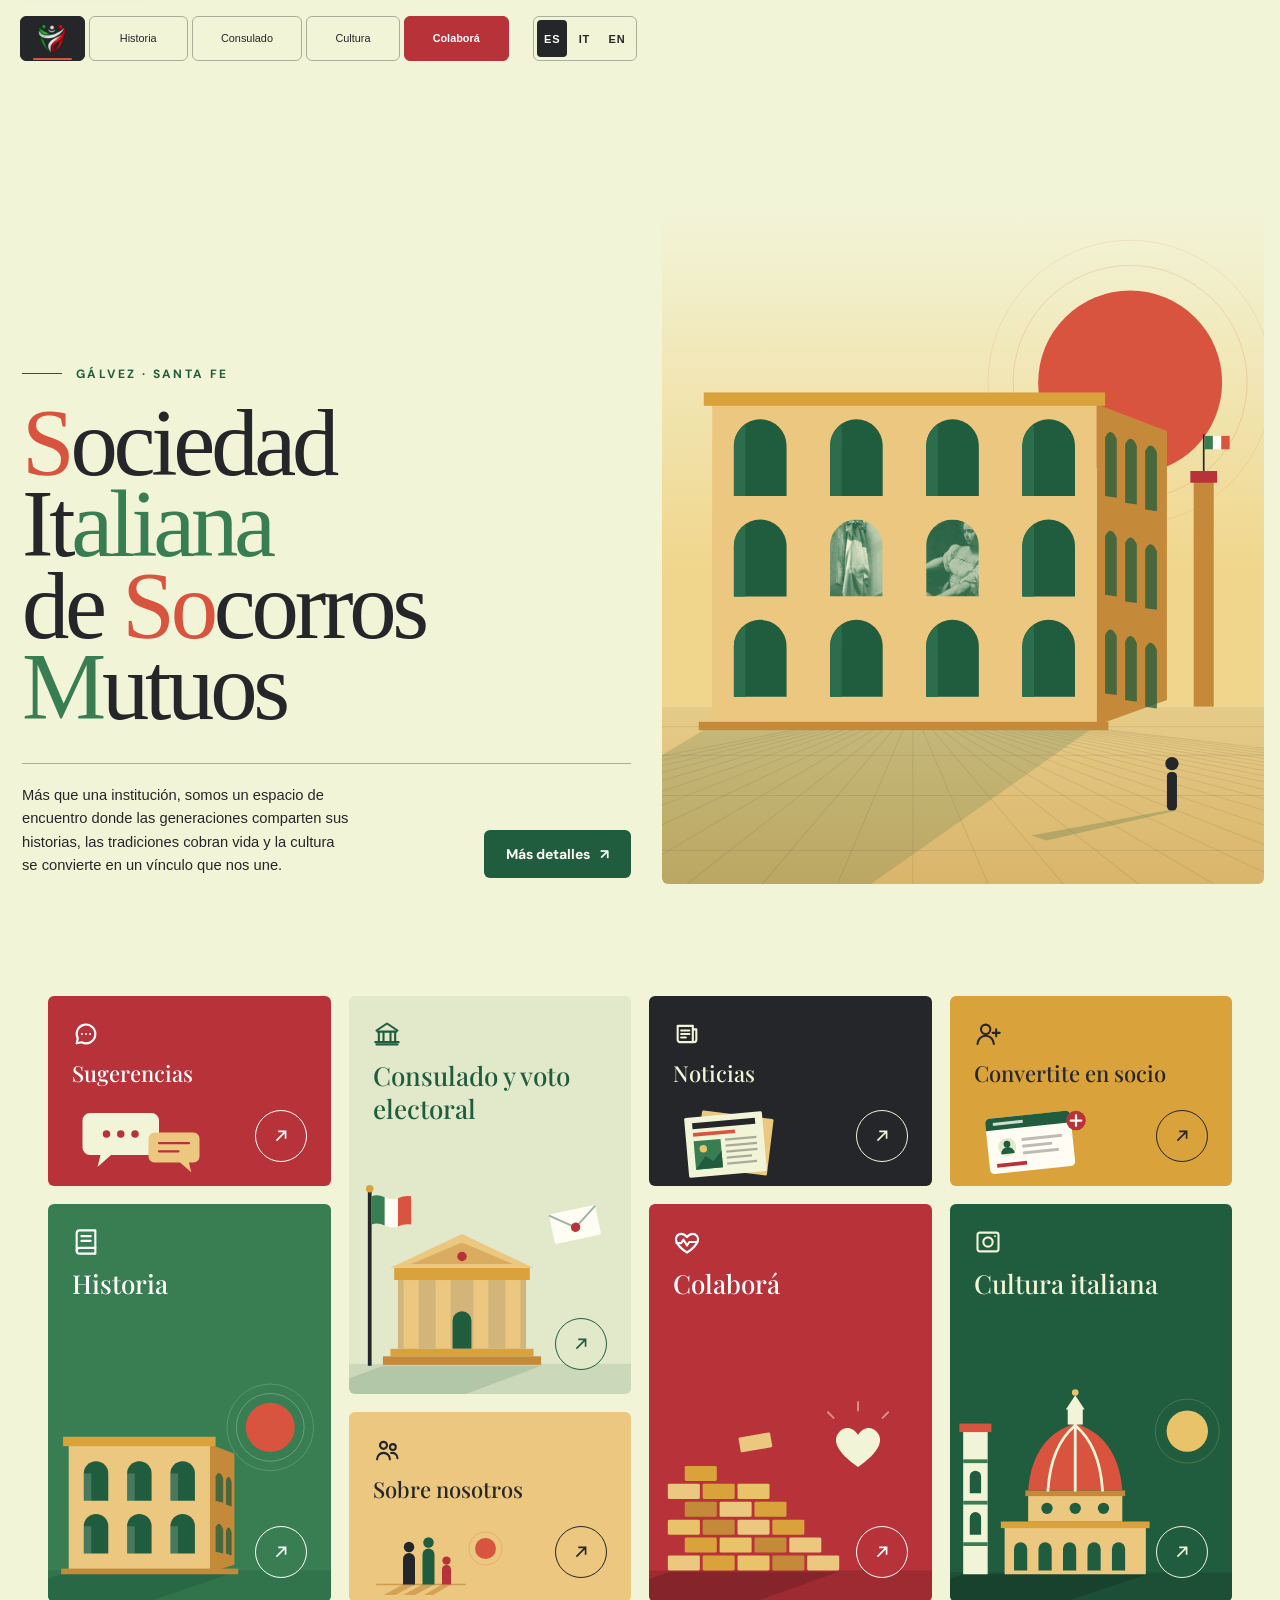
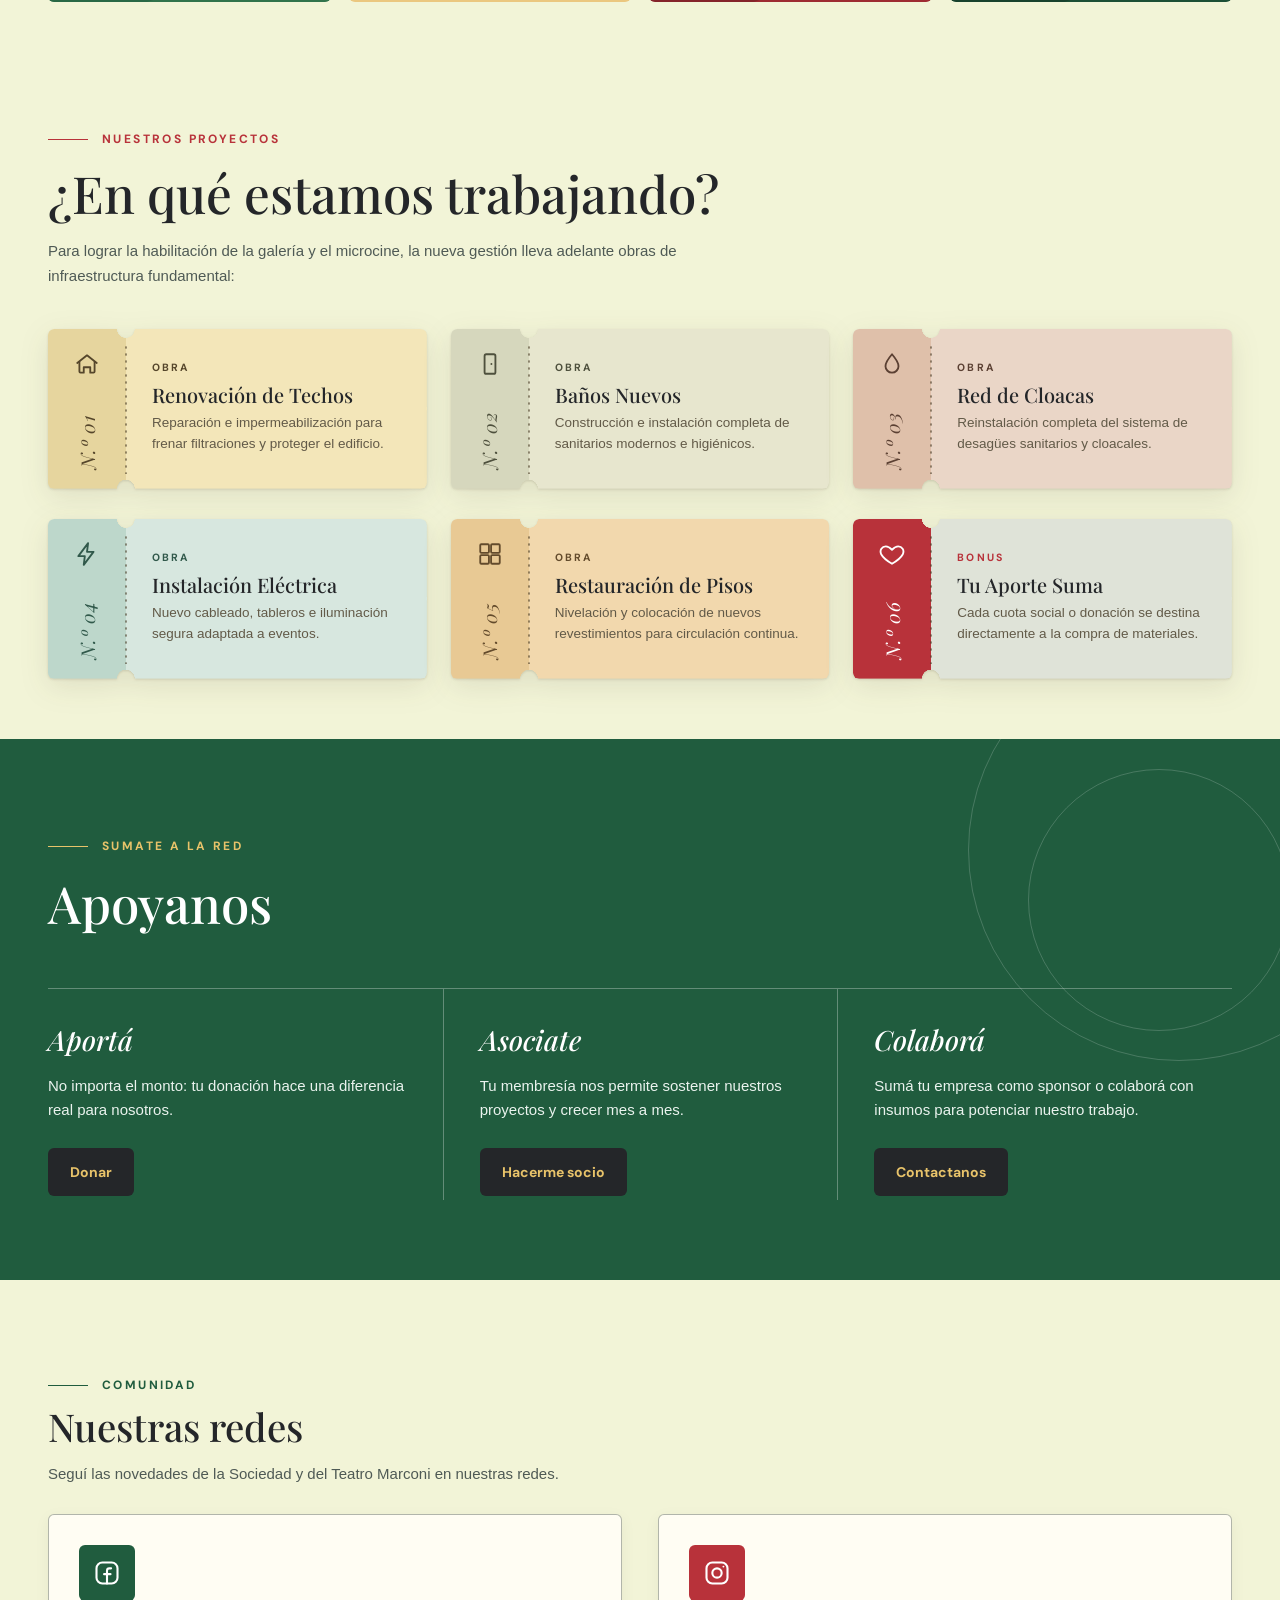
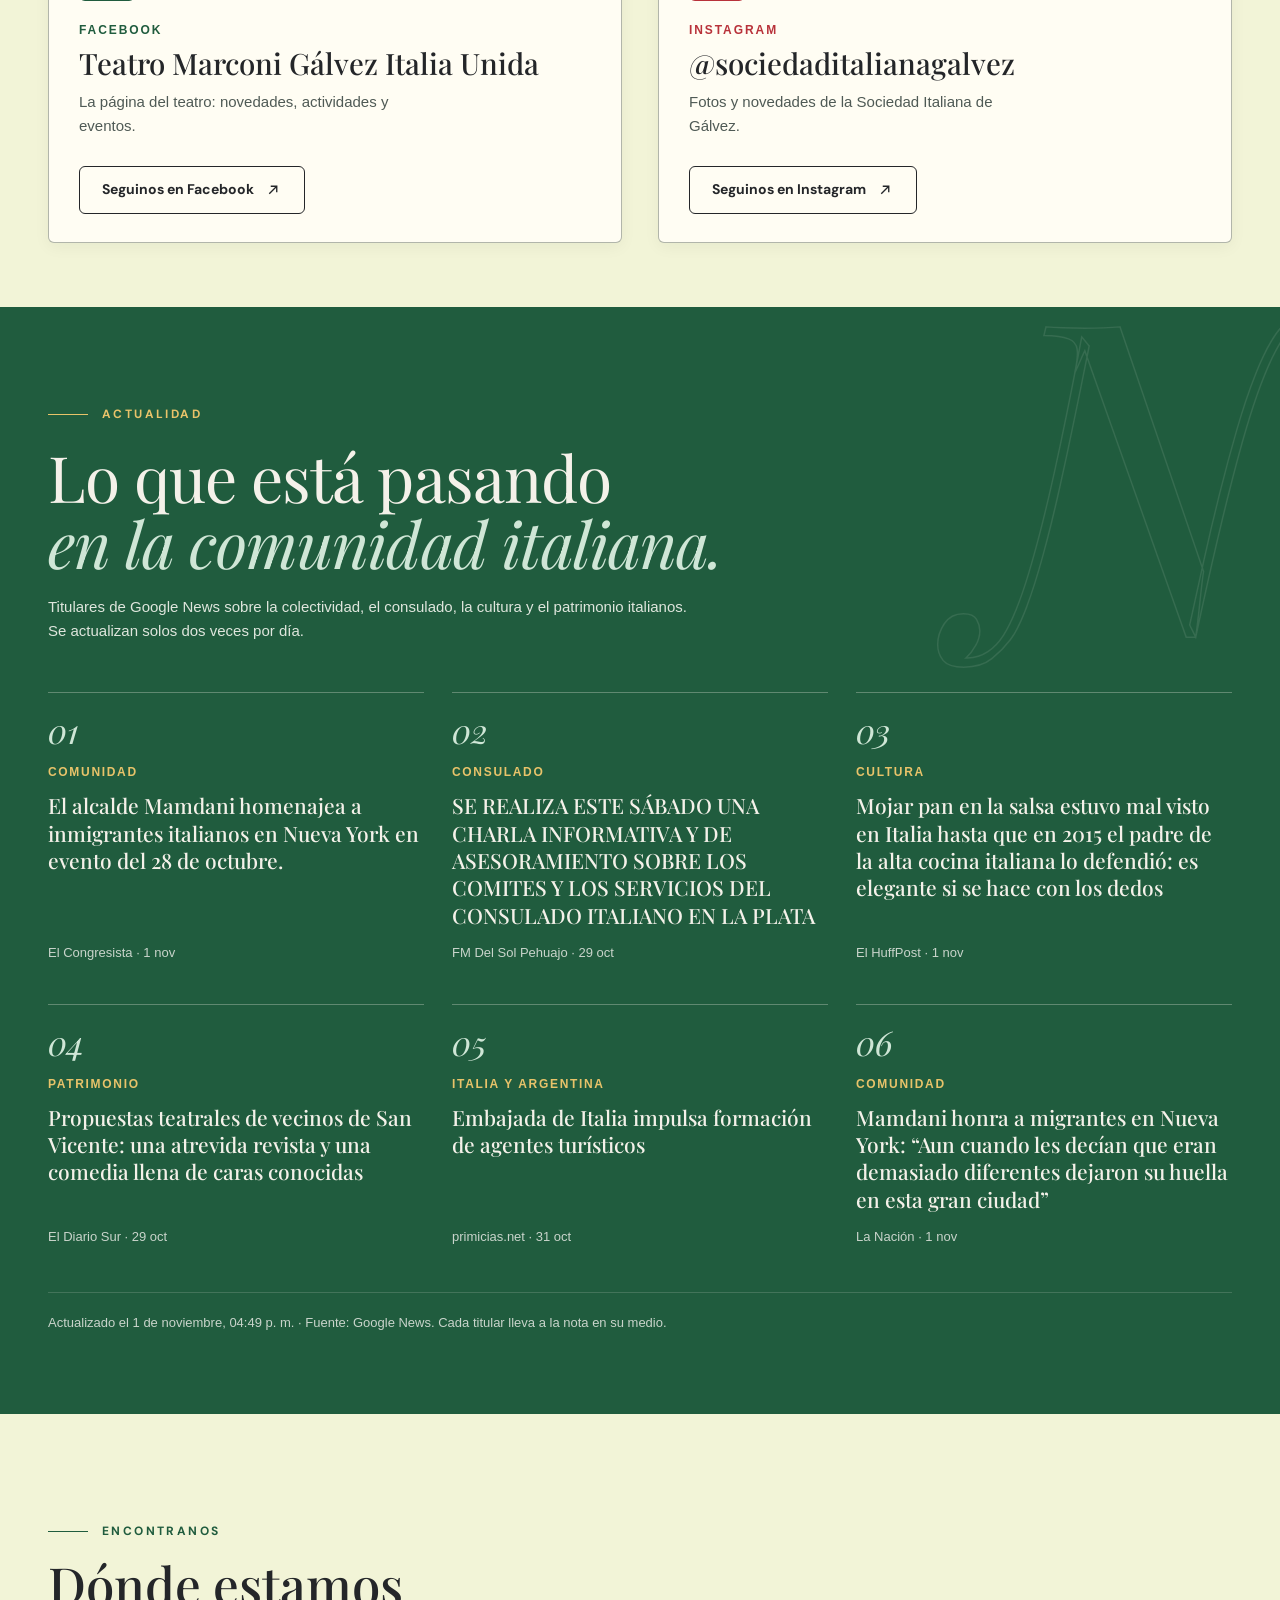
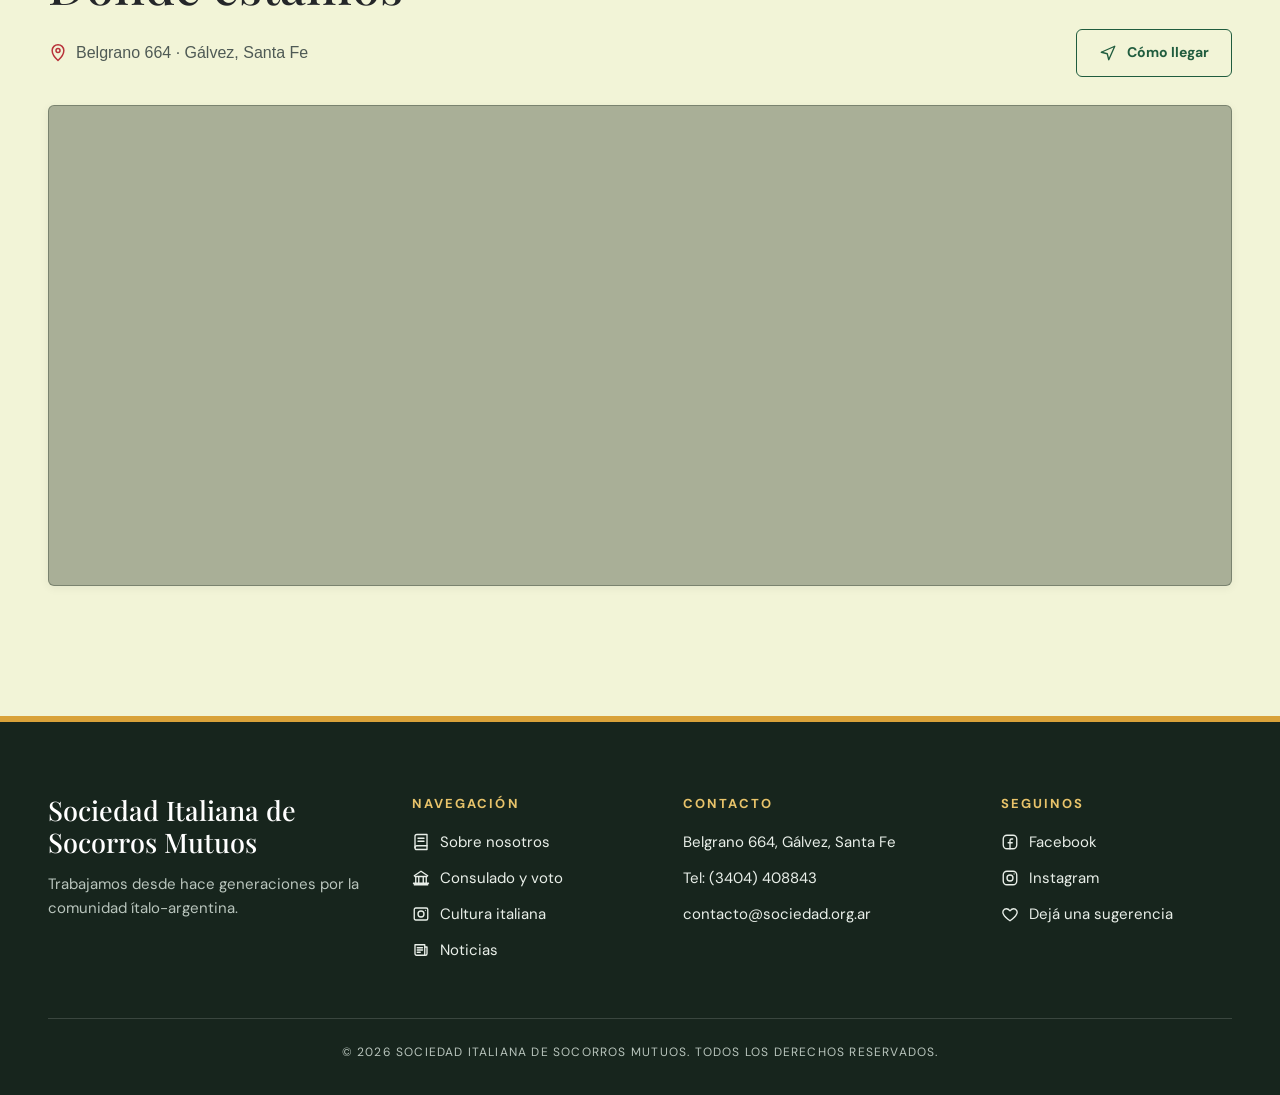
==== commit c33d39b5: "Inicio: nuevo orden de secciones y botones de «Apoyanos» con la consulta elegida - Orden: mosaicos →" ====
--- a/index.html
+++ b/index.html
@@ -133,6 +133,42 @@
     </div>
   </section>
 
+  <!-- Orden: lo propio de la Sociedad (obras y cómo ayudar), después la comunidad (redes y noticias) y al final
+       cómo llegar. Los fondos alternan claro y oscuro: obras · apoyanos · redes · noticias · mapa · pie. -->
+
+  <!-- EN QUÉ ESTAMOS TRABAJANDO -->
+  <section class="works wrap">
+    <p class="eyebrow" data-i18n="worksEyebrow">Nuestros proyectos</p>
+    <h2 class="big" data-i18n="worksTitle">¿En qué estamos trabajando?</h2>
+    <p class="works-sub" data-i18n="worksSub">Para lograr la habilitación de la galería y el microcine, la nueva gestión lleva adelante obras de infraestructura fundamental:</p>
+    <div class="tickets" id="works-grid"></div>
+  </section>
+
+  <!-- APOYANOS: justo después de las obras, que explican para qué se pide ayuda -->
+  <section class="support">
+    <div class="wrap support-in">
+      <p class="eyebrow" data-i18n="supportEyebrow">Sumate a la red</p>
+      <h2 class="big" data-i18n="supportTitle">Apoyanos</h2>
+      <div class="support-grid">
+        <div class="support-col">
+          <h3 data-i18n="supportDonateTitle">Aportá</h3>
+          <p data-i18n="supportDonateText">No importa el monto: tu donación hace una diferencia real para nosotros.</p>
+          <a class="support-btn" href="contacto.html?tipo=donacion#contact-form" data-i18n="supportDonateBtn">Donar</a>
+        </div>
+        <div class="support-col">
+          <h3 data-i18n="supportJoinTitle">Asociate</h3>
+          <p data-i18n="supportJoinText">Tu membresía nos permite sostener nuestros proyectos y crecer mes a mes.</p>
+          <a class="support-btn" href="contacto.html?tipo=socio#contact-form" data-i18n="supportJoinBtn">Hacerme socio</a>
+        </div>
+        <div class="support-col">
+          <h3 data-i18n="supportShareTitle">Colaborá</h3>
+          <p data-i18n="supportShareText">Sumá tu empresa como sponsor o colaborá con insumos para potenciar nuestro trabajo.</p>
+          <a class="support-btn" href="contacto.html?tipo=sponsor#contact-form" data-i18n="supportShareBtn">Contactanos</a>
+        </div>
+      </div>
+    </div>
+  </section>
+
   <!-- COMUNIDAD: tarjetas propias de Facebook e Instagram (sin recuadros externos). Toda la tarjeta es un enlace. -->
   <section class="social-section wrap" id="redes-sociales" aria-labelledby="redes-titulo">
     <div class="section-heading">
@@ -158,9 +194,6 @@
     </div>
   </section>
 
-  <!-- NOTICIAS DE ITALIA: sección independiente debajo de las redes -->
-  
-
   <!-- NOTICIAS: titulares automáticos de Google News (GitHub Actions actualiza js/noticias.js dos veces por día) -->
   <section class="noticias-franja" id="noticias" aria-labelledby="noticias-titulo">
     <div class="wrap noticias-in">
@@ -170,14 +203,6 @@
       <ol class="noticias-lista" id="noticias-lista"></ol>
       <p class="noticias-estado" id="noticias-estado"></p>
     </div>
-  </section>
-
-  <!-- EN QUÉ ESTAMOS TRABAJANDO -->
-  <section class="works wrap">
-    <p class="eyebrow" data-i18n="worksEyebrow">Nuestros proyectos</p>
-    <h2 class="big" data-i18n="worksTitle">¿En qué estamos trabajando?</h2>
-    <p class="works-sub" data-i18n="worksSub">Para lograr la habilitación de la galería y el microcine, la nueva gestión lleva adelante obras de infraestructura fundamental:</p>
-    <div class="tickets" id="works-grid"></div>
   </section>
 
   <!-- DÓNDE ESTAMOS -->
@@ -194,34 +219,8 @@
     <div class="map-frame">
       <iframe src="https://www.google.com/maps?q=Belgrano+664%2C+G%C3%A1lvez%2C+Santa+Fe%2C+Argentina&amp;output=embed" loading="lazy" referrerpolicy="no-referrer-when-downgrade" title="Mapa: Belgrano 664, Gálvez"></iframe>
     </div>
-    <br>
   </section>
 </main>
-
-  <!-- APOYANOS -->
-  <section class="support">
-    <div class="wrap support-in">
-      <p class="eyebrow" data-i18n="supportEyebrow">Sumate a la red</p>
-      <h2 class="big" data-i18n="supportTitle">Apoyanos</h2>
-      <div class="support-grid">
-        <div class="support-col">
-          <h3 data-i18n="supportDonateTitle">Aportá</h3>
-          <p data-i18n="supportDonateText">No importa el monto: tu donación hace una diferencia real para nosotros.</p>
-          <a class="support-btn" href="contacto.html" data-i18n="supportDonateBtn">Donar</a>
-        </div>
-        <div class="support-col">
-          <h3 data-i18n="supportJoinTitle">Asociate</h3>
-          <p data-i18n="supportJoinText">Tu membresía nos permite sostener nuestros proyectos y crecer mes a mes.</p>
-          <a class="support-btn" href="contacto.html" data-i18n="supportJoinBtn">Hacerme socio</a>
-        </div>
-        <div class="support-col">
-          <h3 data-i18n="supportShareTitle">Colaborá</h3>
-          <p data-i18n="supportShareText">Sumá tu empresa como sponsor o colaborá con insumos para potenciar nuestro trabajo.</p>
-          <a class="support-btn" href="contacto.html" data-i18n="supportShareBtn">Contactanos</a>
-        </div>
-      </div>
-    </div>
-  </section>
 
 <!-- PIE DE PÁGINA -->
 <footer class="foot" data-sitio="pie"></footer>
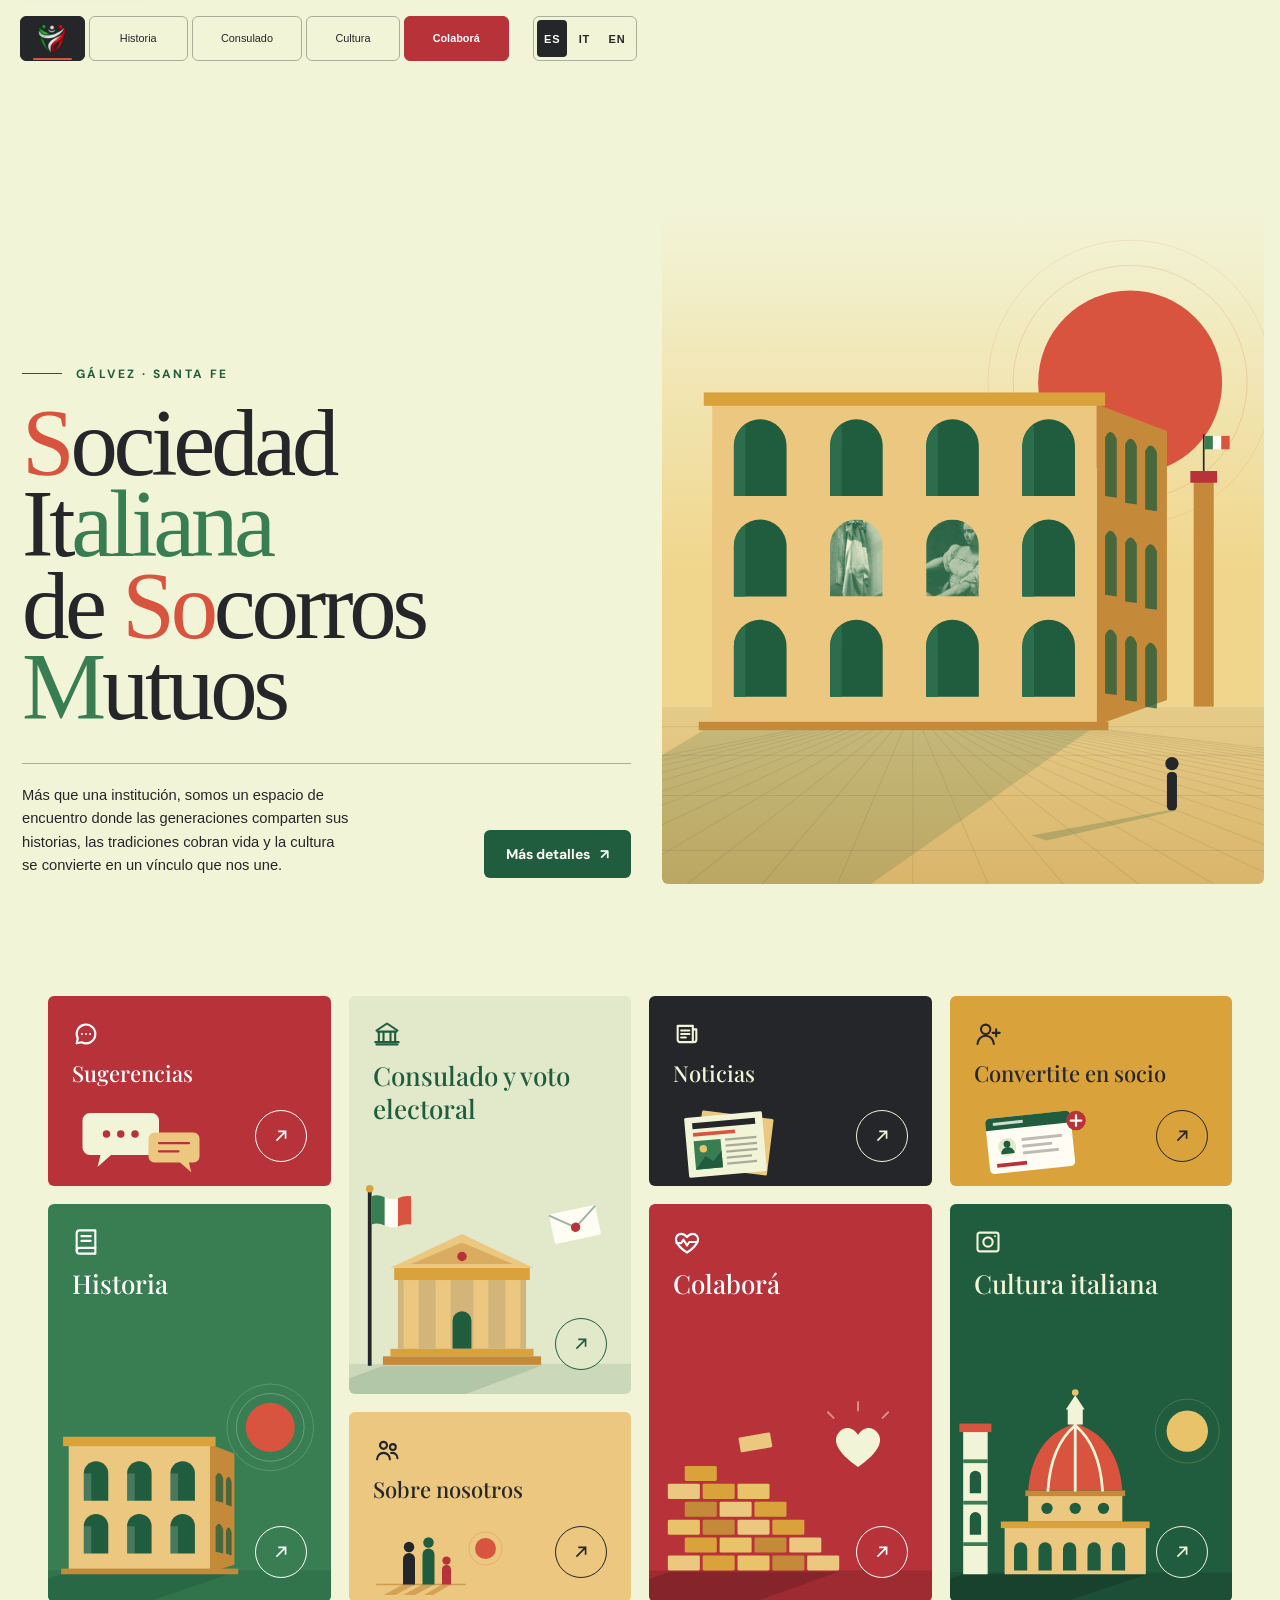
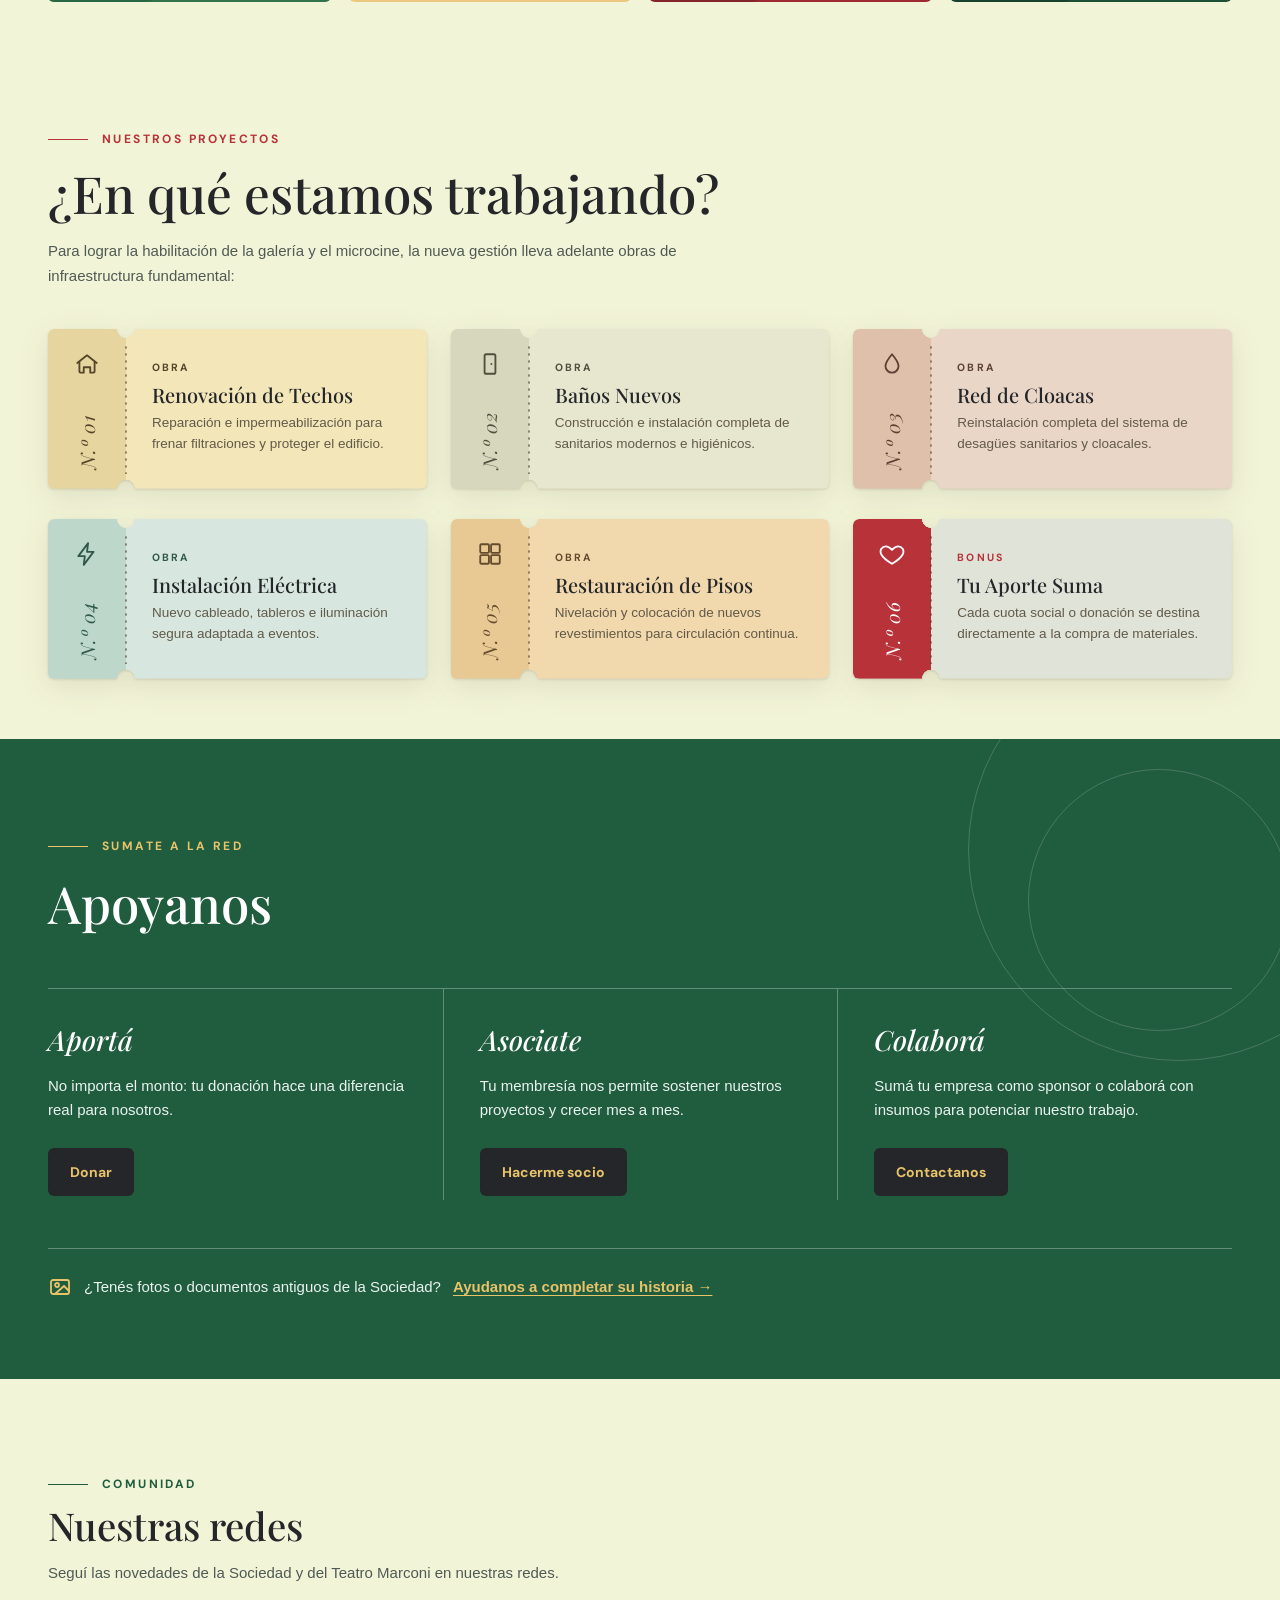
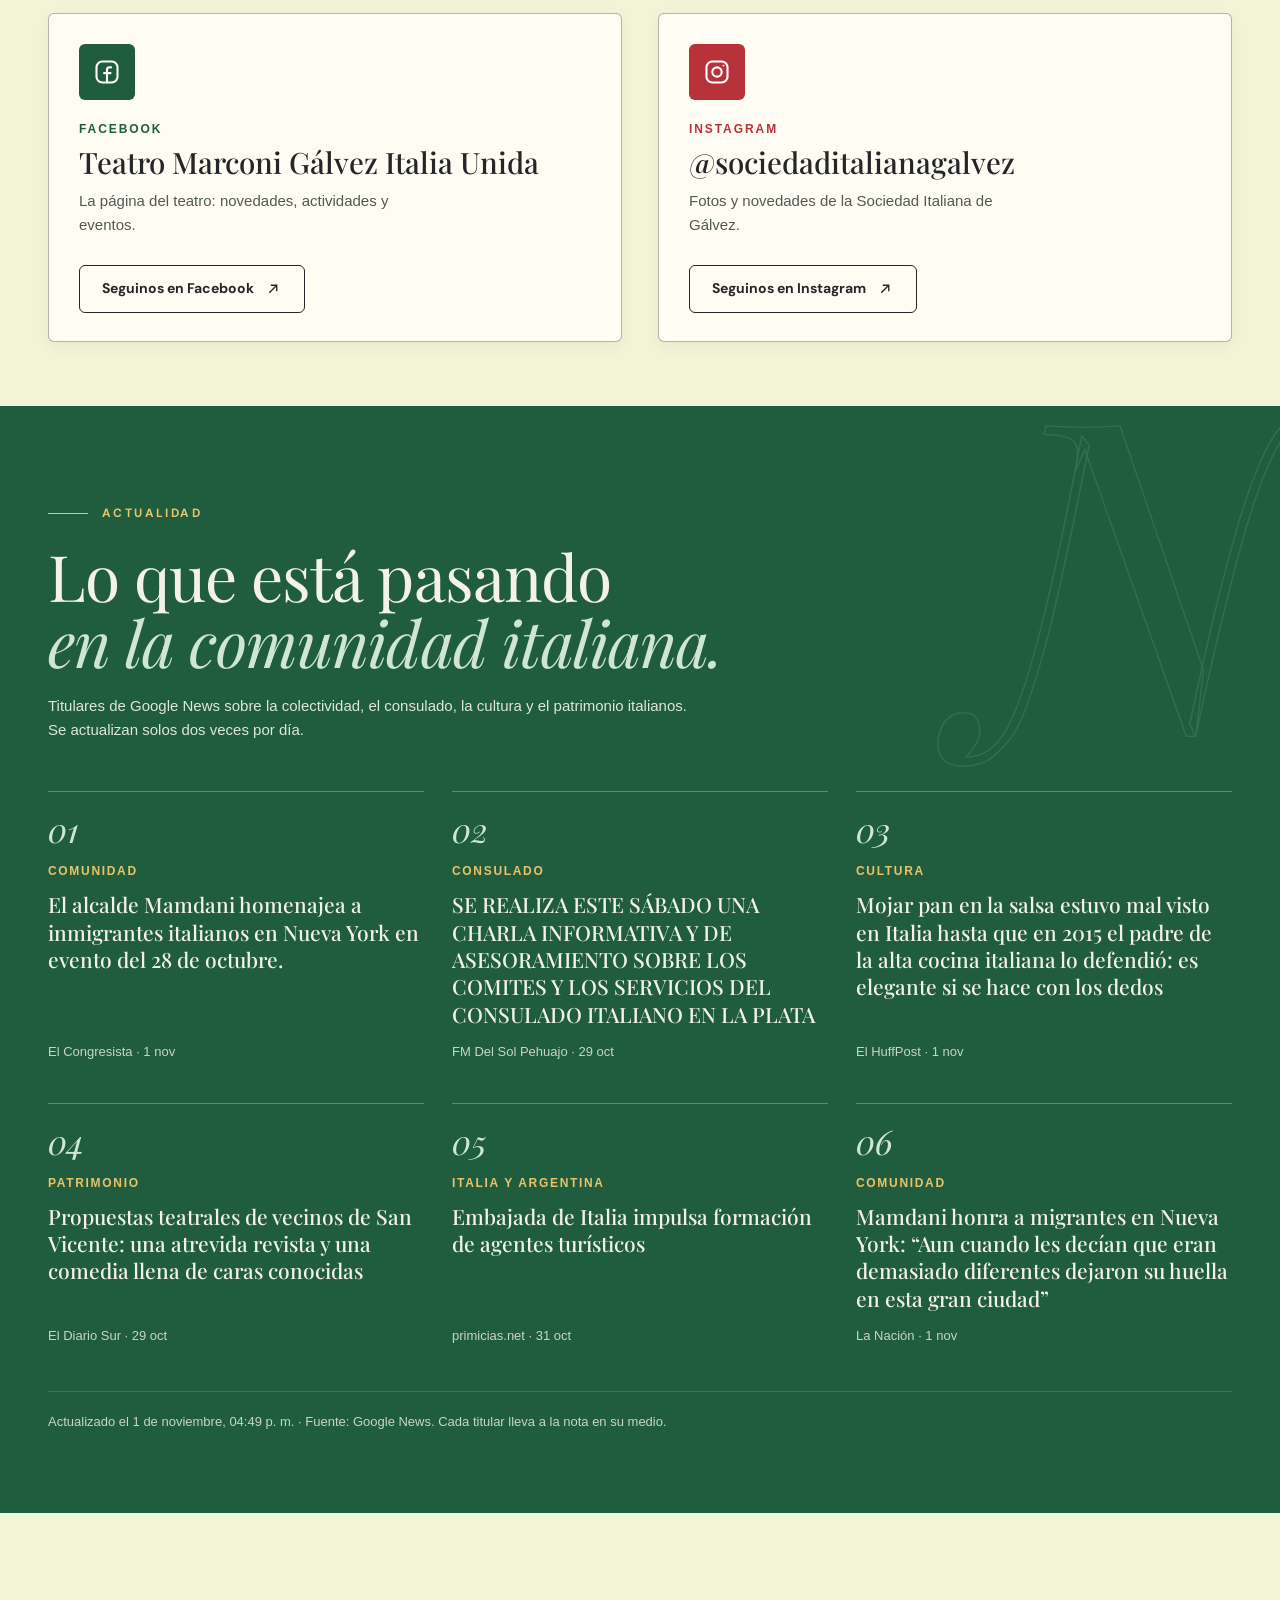
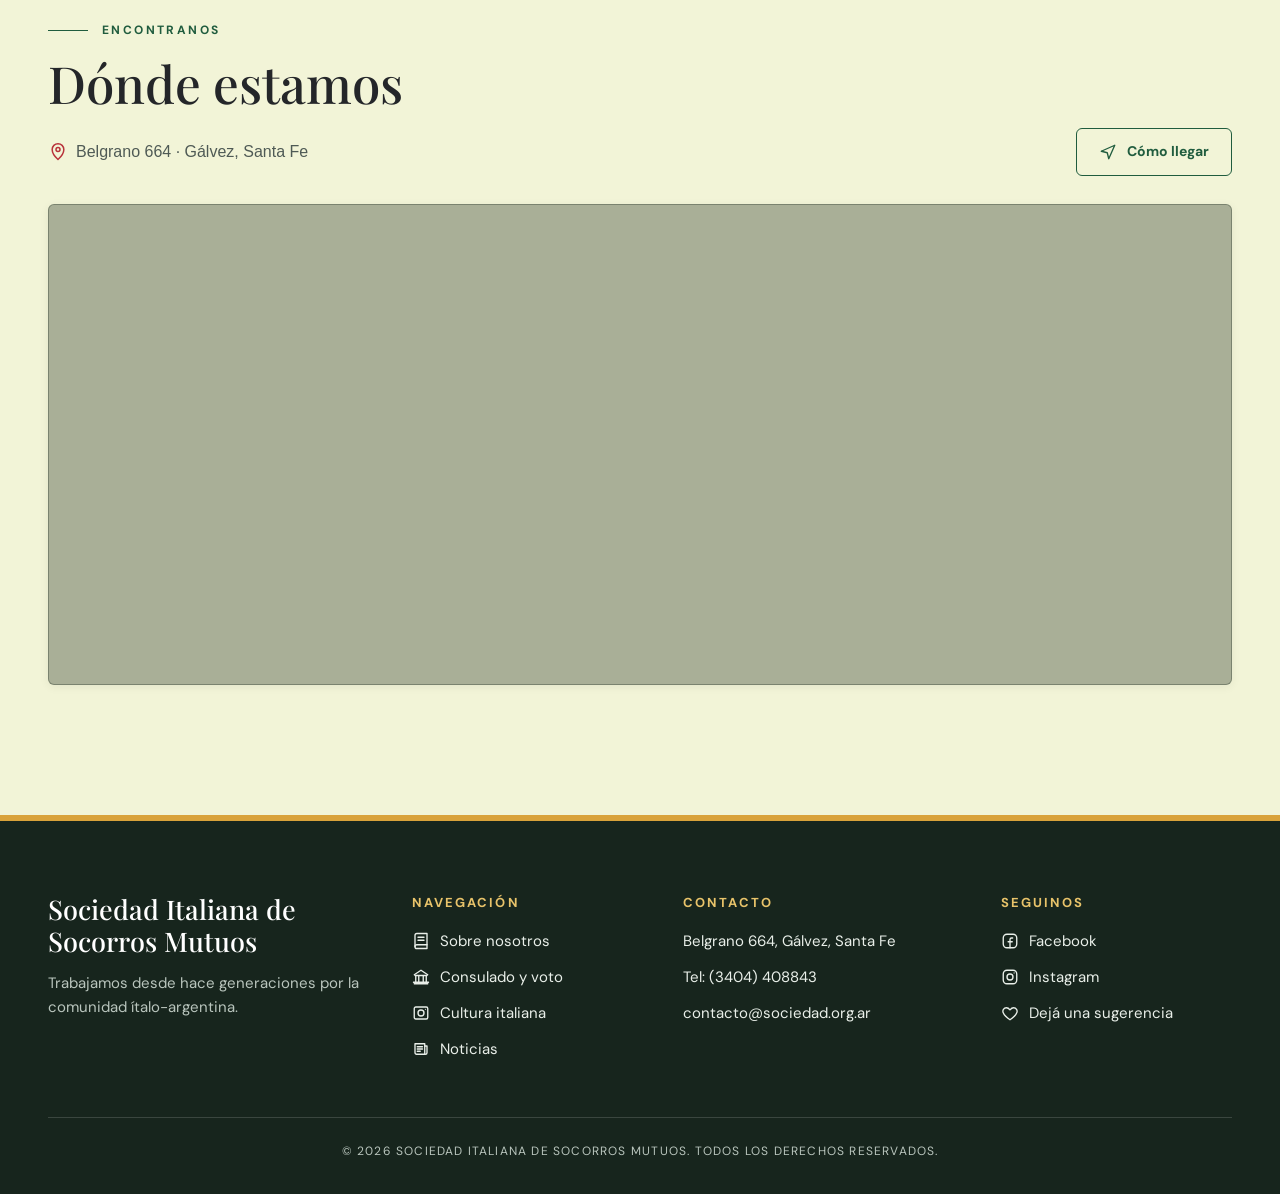
==== commit 5f418454: "Enlaces al pedido de fotos desde Historia, Cultura e Inicio - Historia: «¿Tenés esta foto?» en cada " ====
--- a/index.html
+++ b/index.html
@@ -166,6 +166,11 @@
           <a class="support-btn" href="contacto.html?tipo=sponsor#contact-form" data-i18n="supportShareBtn">Contactanos</a>
         </div>
       </div>
+      <p class="support-archivo">
+        <svg viewBox="0 0 24 24" fill="none" stroke="currentColor" stroke-width="1.8" stroke-linecap="round" stroke-linejoin="round" aria-hidden="true"><rect x="3" y="5" width="18" height="14" rx="2"/><circle cx="9" cy="10" r="2"/><path d="m21 16-5-5-9 8"/></svg>
+        <span data-i18n="supportArchiveText">¿Tenés fotos o documentos antiguos de la Sociedad?</span>
+        <a href="historia.html#archivo" data-i18n="supportArchiveLink">Ayudanos a completar su historia →</a>
+      </p>
     </div>
   </section>
 
--- a/styles.css
+++ b/styles.css
@@ -137,6 +137,10 @@
 .support-col p{margin:0 0 26px;color:#eaf3ee;font-size:15px;line-height:1.6}
 .support-btn{display:inline-flex;align-items:center;gap:10px;min-height:var(--s-boton-alto);padding:var(--s-boton-relleno);border-radius:var(--s-radio);background:var(--ink);color:var(--gold);font:var(--s-boton-letra);text-decoration:none;transition:background-color .2s ease,color .2s ease}
 .support-btn:hover{background:var(--gold);color:var(--ink)}
+/* Pedido de fotos (lleva al epílogo de Historia) */
+.support-archivo{display:flex;flex-wrap:wrap;align-items:center;gap:8px 12px;margin:48px 0 0;padding-top:26px;border-top:1px solid rgba(255,255,255,.3);color:#eaf3ee;font-size:15px;line-height:1.5}
+.support-archivo svg{width:24px;height:24px;flex:none;color:var(--gold)}
+.support-archivo a{color:var(--gold);font-weight:700;text-underline-offset:3px}
 
 /* ===== Dónde estamos (mapa) ===== */
 .map-sec{padding:100px 28px 20px}
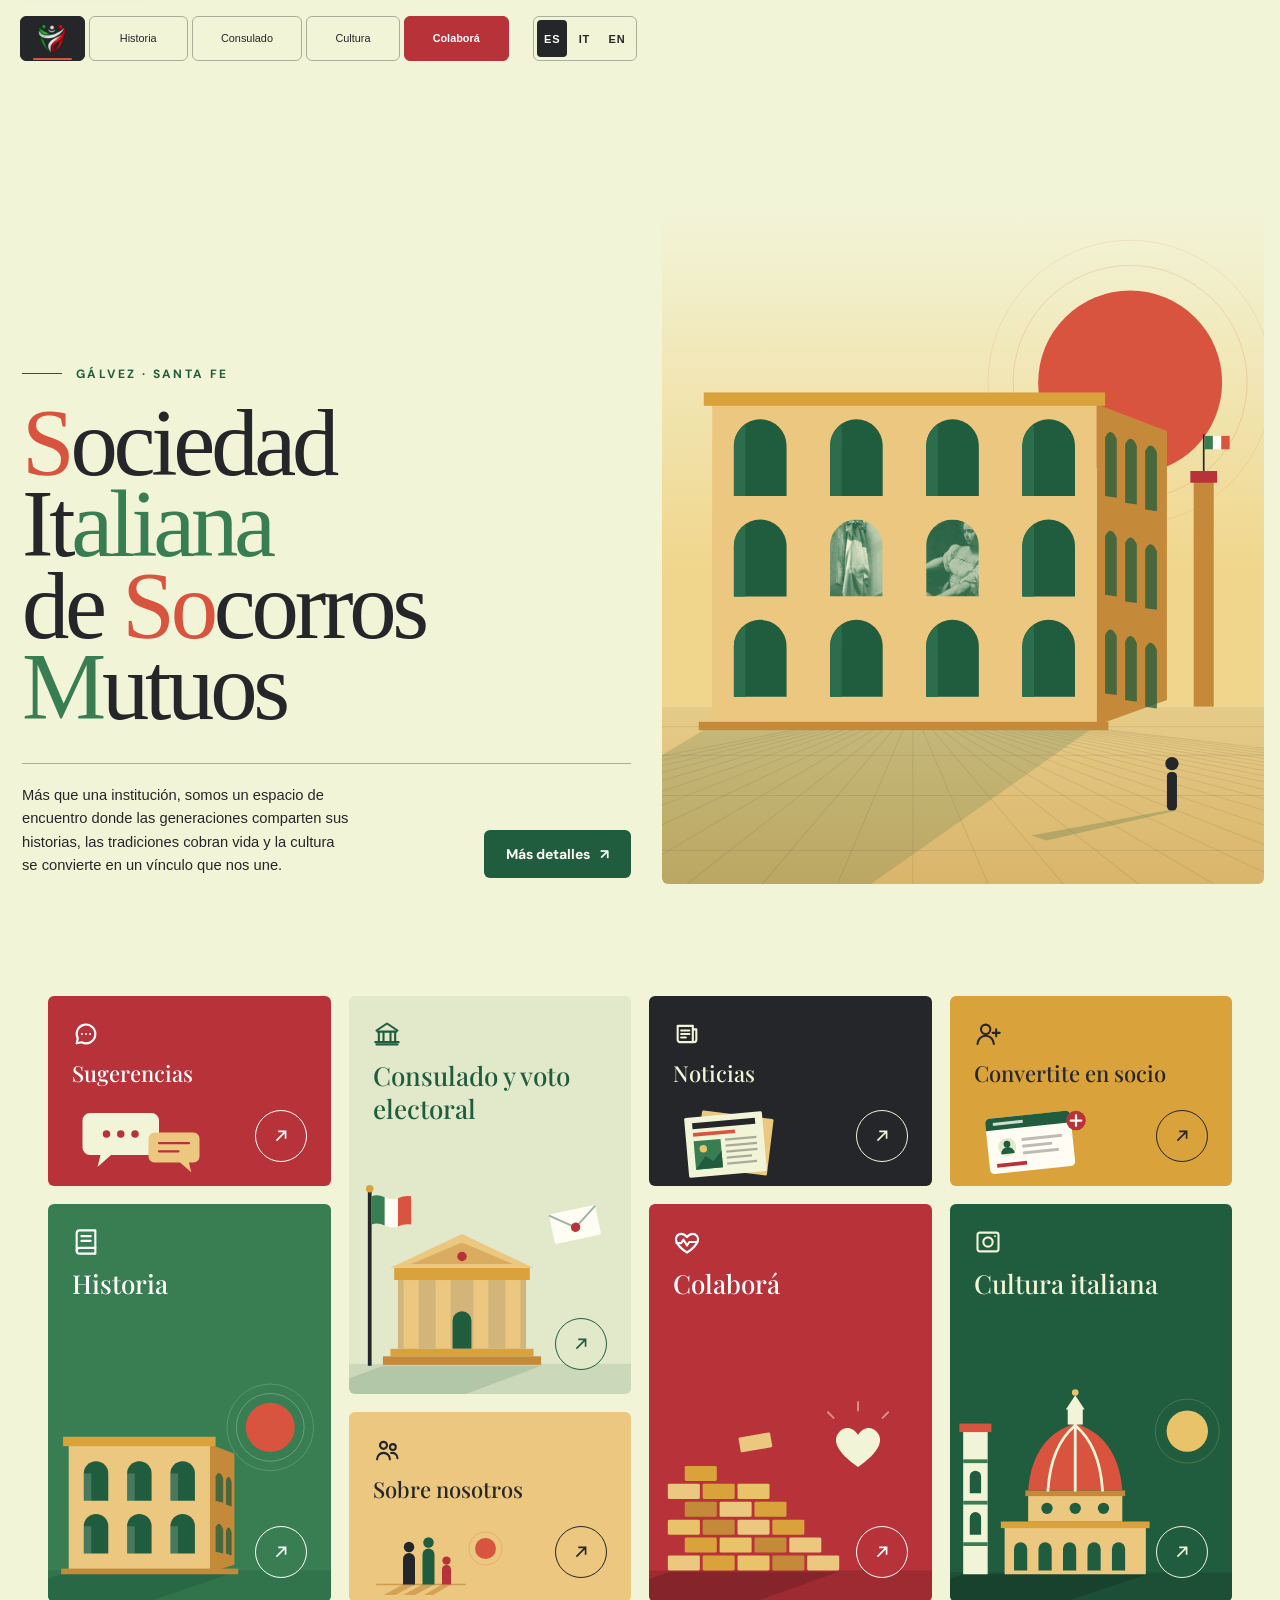
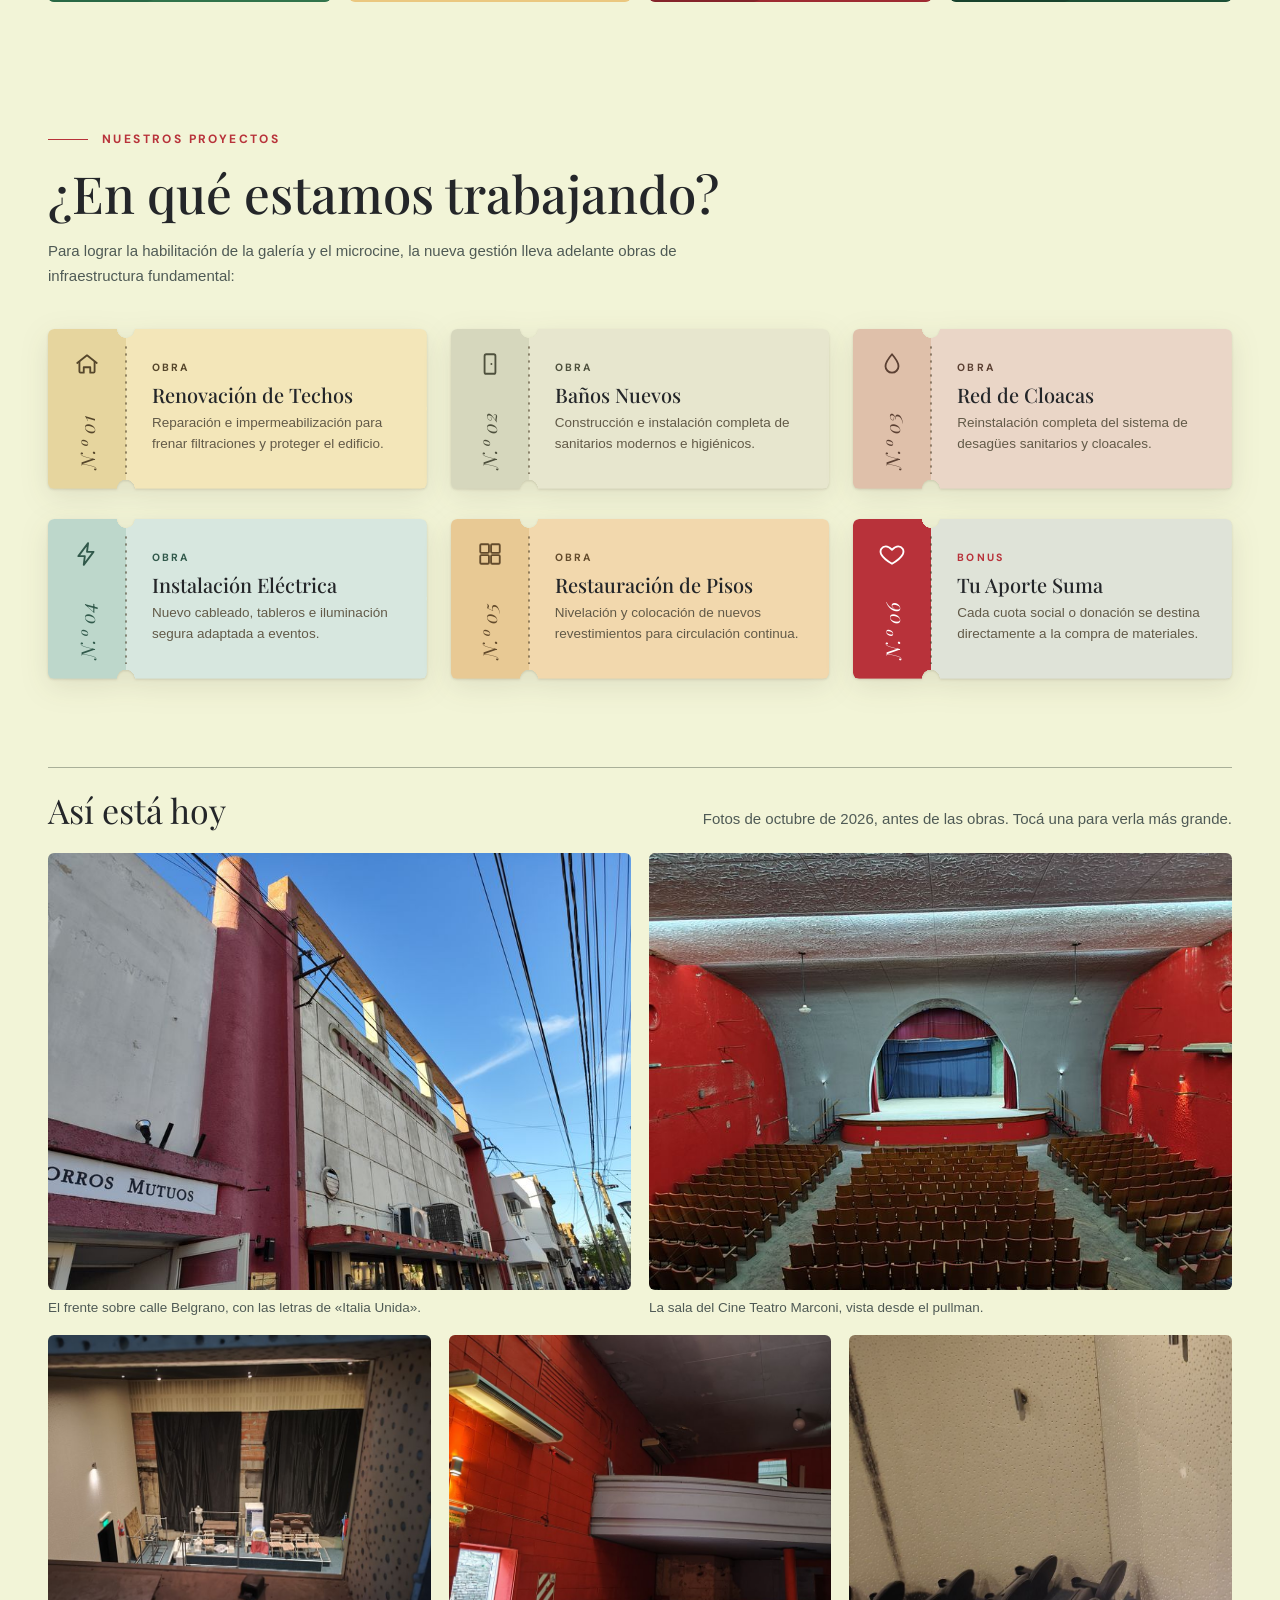
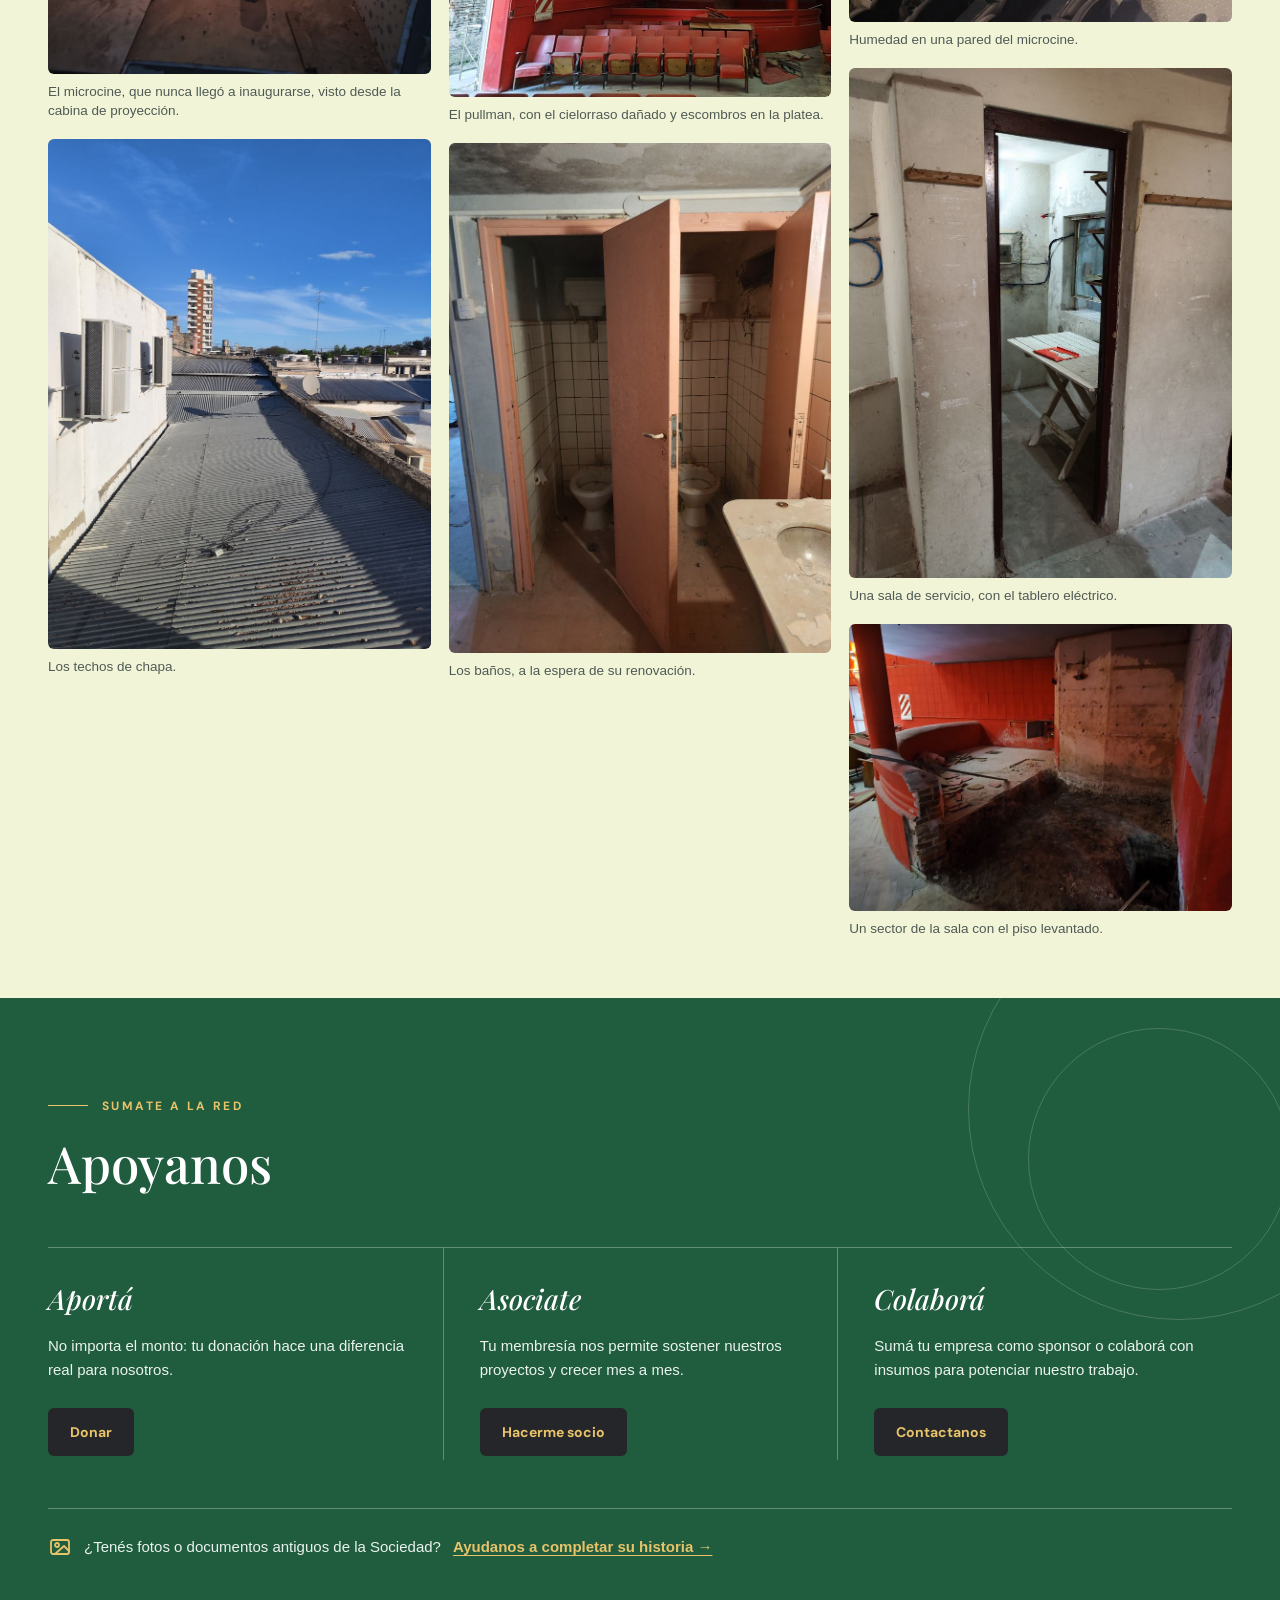
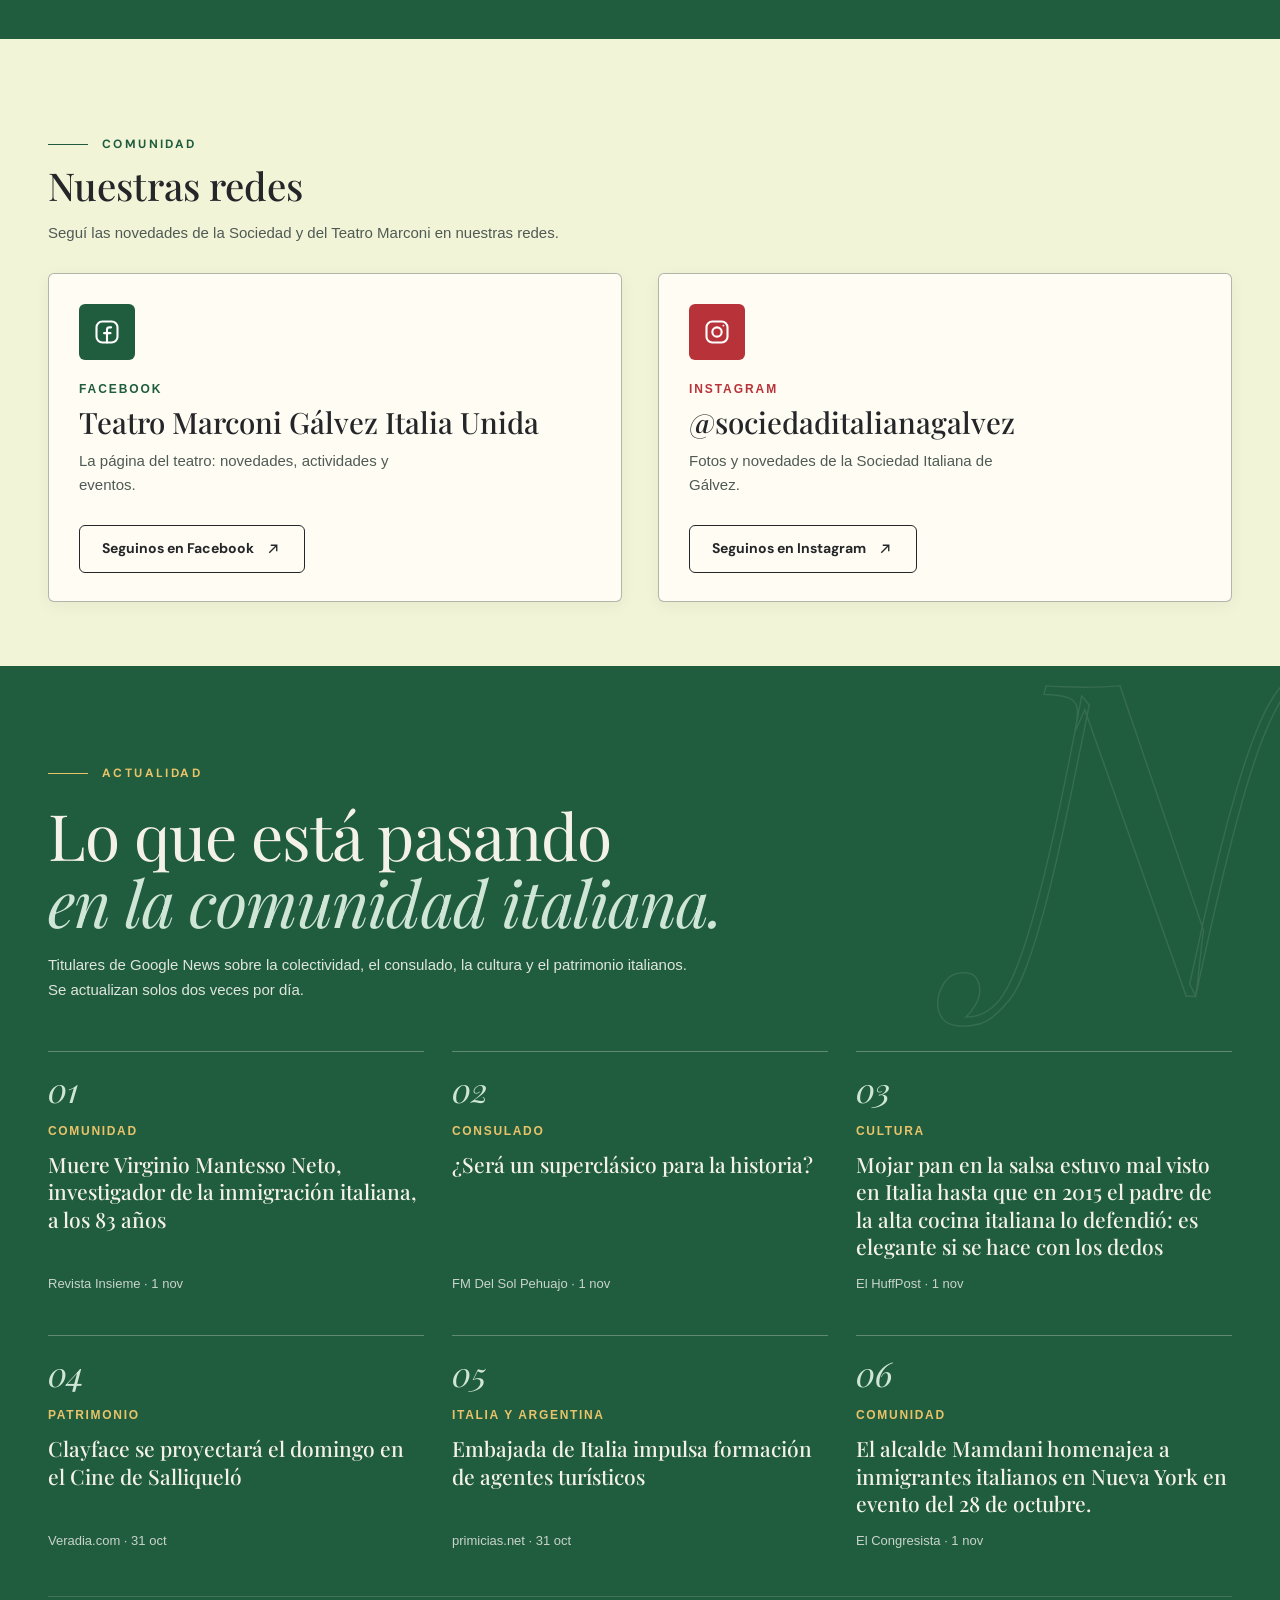
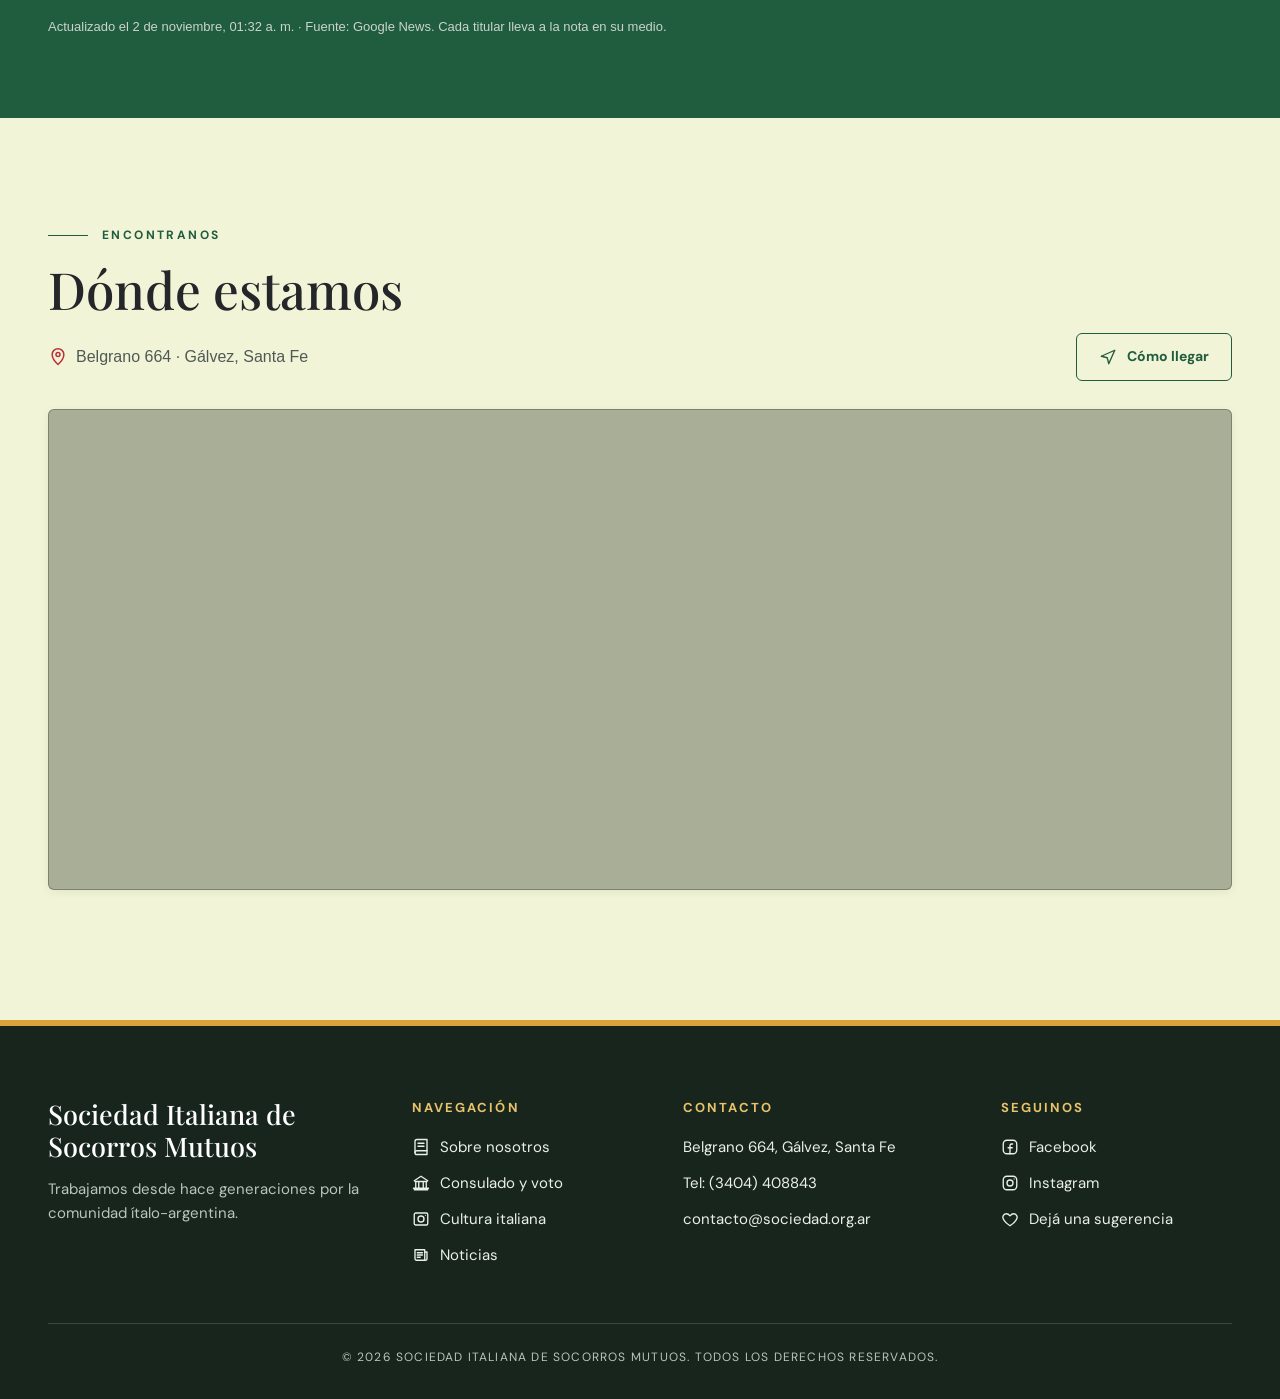
==== commit a7dfc82d: "Inicio: galería «Así está hoy» con fotos del edificio antes de las obras Debajo de «¿En qué estamos " ====
--- a/index.html
+++ b/index.html
@@ -142,6 +142,54 @@
     <h2 class="big" data-i18n="worksTitle">¿En qué estamos trabajando?</h2>
     <p class="works-sub" data-i18n="worksSub">Para lograr la habilitación de la galería y el microcine, la nueva gestión lleva adelante obras de infraestructura fundamental:</p>
     <div class="tickets" id="works-grid"></div>
+
+    <!-- ASÍ ESTÁ HOY: fotos de octubre de 2026 (img/estado-actual/). Se amplían con js/visor.js. -->
+    <div class="hoy" data-visor>
+      <div class="hoy-head">
+        <h3 data-i18n="hoyTitle">Así está hoy</h3>
+        <p data-i18n="hoyText">Fotos de octubre de 2026, antes de las obras. Tocá una para verla más grande.</p>
+      </div>
+      <div class="hoy-destacadas">
+          <figure class="hoy-foto">
+            <a href="img/estado-actual/fachada-1600.jpg"><img src="img/estado-actual/fachada-800.jpg" srcset="img/estado-actual/fachada-800.jpg 800w, img/estado-actual/fachada-1600.jpg 1600w" sizes="(max-width:700px) 100vw, 600px" width="800" height="600" loading="lazy" decoding="async" alt="El frente sobre calle Belgrano, con las letras de «Italia Unida»." data-i18n-alt="hoyFachada"></a>
+            <figcaption aria-hidden="true" data-i18n="hoyFachada">El frente sobre calle Belgrano, con las letras de «Italia Unida».</figcaption>
+          </figure>
+          <figure class="hoy-foto">
+            <a href="img/estado-actual/sala-desde-pullman-1600.jpg"><img src="img/estado-actual/sala-desde-pullman-800.jpg" srcset="img/estado-actual/sala-desde-pullman-800.jpg 800w, img/estado-actual/sala-desde-pullman-1600.jpg 1600w" sizes="(max-width:700px) 100vw, 600px" width="800" height="600" loading="lazy" decoding="async" alt="La sala del Cine Teatro Marconi, vista desde el pullman." data-i18n-alt="hoySala"></a>
+            <figcaption aria-hidden="true" data-i18n="hoySala">La sala del Cine Teatro Marconi, vista desde el pullman.</figcaption>
+          </figure>
+      </div>
+      <div class="hoy-mosaico">
+          <figure class="hoy-foto">
+            <a href="img/estado-actual/microcine-cabina-1600.jpg"><img src="img/estado-actual/microcine-cabina-800.jpg" srcset="img/estado-actual/microcine-cabina-800.jpg 800w, img/estado-actual/microcine-cabina-1600.jpg 1600w" sizes="(max-width:700px) 50vw, 400px" width="800" height="707" loading="lazy" decoding="async" alt="El microcine, que nunca llegó a inaugurarse, visto desde la cabina de proyección." data-i18n-alt="hoyCabina"></a>
+            <figcaption aria-hidden="true" data-i18n="hoyCabina">El microcine, que nunca llegó a inaugurarse, visto desde la cabina de proyección.</figcaption>
+          </figure>
+          <figure class="hoy-foto">
+            <a href="img/estado-actual/techos-1600.jpg"><img src="img/estado-actual/techos-800.jpg" srcset="img/estado-actual/techos-800.jpg 800w, img/estado-actual/techos-1600.jpg 1600w" sizes="(max-width:700px) 50vw, 400px" width="800" height="1067" loading="lazy" decoding="async" alt="Los techos de chapa." data-i18n-alt="hoyTechos"></a>
+            <figcaption aria-hidden="true" data-i18n="hoyTechos">Los techos de chapa.</figcaption>
+          </figure>
+          <figure class="hoy-foto">
+            <a href="img/estado-actual/sala-cielorraso-1600.jpg"><img src="img/estado-actual/sala-cielorraso-800.jpg" srcset="img/estado-actual/sala-cielorraso-800.jpg 800w, img/estado-actual/sala-cielorraso-1600.jpg 1600w" sizes="(max-width:700px) 50vw, 400px" width="800" height="756" loading="lazy" decoding="async" alt="El pullman, con el cielorraso dañado y escombros en la platea." data-i18n-alt="hoyCielorraso"></a>
+            <figcaption aria-hidden="true" data-i18n="hoyCielorraso">El pullman, con el cielorraso dañado y escombros en la platea.</figcaption>
+          </figure>
+          <figure class="hoy-foto">
+            <a href="img/estado-actual/banos-1600.jpg"><img src="img/estado-actual/banos-800.jpg" srcset="img/estado-actual/banos-800.jpg 800w, img/estado-actual/banos-1600.jpg 1600w" sizes="(max-width:700px) 50vw, 400px" width="800" height="1067" loading="lazy" decoding="async" alt="Los baños, a la espera de su renovación." data-i18n-alt="hoyBanos"></a>
+            <figcaption aria-hidden="true" data-i18n="hoyBanos">Los baños, a la espera de su renovación.</figcaption>
+          </figure>
+          <figure class="hoy-foto">
+            <a href="img/estado-actual/microcine-humedad-1600.jpg"><img src="img/estado-actual/microcine-humedad-800.jpg" srcset="img/estado-actual/microcine-humedad-800.jpg 800w, img/estado-actual/microcine-humedad-1600.jpg 1600w" sizes="(max-width:700px) 50vw, 400px" width="800" height="600" loading="lazy" decoding="async" alt="Humedad en una pared del microcine." data-i18n-alt="hoyHumedad"></a>
+            <figcaption aria-hidden="true" data-i18n="hoyHumedad">Humedad en una pared del microcine.</figcaption>
+          </figure>
+          <figure class="hoy-foto">
+            <a href="img/estado-actual/instalacion-electrica-1600.jpg"><img src="img/estado-actual/instalacion-electrica-800.jpg" srcset="img/estado-actual/instalacion-electrica-800.jpg 800w, img/estado-actual/instalacion-electrica-1600.jpg 1600w" sizes="(max-width:700px) 50vw, 400px" width="800" height="1067" loading="lazy" decoding="async" alt="Una sala de servicio, con el tablero eléctrico." data-i18n-alt="hoyElectrica"></a>
+            <figcaption aria-hidden="true" data-i18n="hoyElectrica">Una sala de servicio, con el tablero eléctrico.</figcaption>
+          </figure>
+          <figure class="hoy-foto">
+            <a href="img/estado-actual/pisos-1600.jpg"><img src="img/estado-actual/pisos-800.jpg" srcset="img/estado-actual/pisos-800.jpg 800w, img/estado-actual/pisos-1600.jpg 1600w" sizes="(max-width:700px) 50vw, 400px" width="800" height="600" loading="lazy" decoding="async" alt="Un sector de la sala con el piso levantado." data-i18n-alt="hoyPisos"></a>
+            <figcaption aria-hidden="true" data-i18n="hoyPisos">Un sector de la sala con el piso levantado.</figcaption>
+          </figure>
+      </div>
+    </div>
   </section>
 
   <!-- APOYANOS: justo después de las obras, que explican para qué se pide ayuda -->
@@ -226,6 +274,7 @@
     </div>
   </section>
 </main>
+<script src="js/visor.js"></script>
 
 <!-- PIE DE PÁGINA -->
 <footer class="foot" data-sitio="pie"></footer>
--- a/css/base.css
+++ b/css/base.css
@@ -137,6 +137,32 @@
 .boton-ruta:focus-visible{outline:2px solid var(--s-rojo); outline-offset:3px}
 .sr-only{position:absolute; width:1px; height:1px; padding:0; margin:-1px; overflow:hidden; clip:rect(0,0,0,0); white-space:nowrap; border:0}
 
+/* ── Visor de imágenes (js/visor.js) ─────────────────── */
+.lightbox{
+  padding:0; border:0; background:rgba(10,15,12,.96); color:#fff;
+  width:min(95vw,1200px); max-width:none; max-height:92vh;
+}
+.lightbox::backdrop{background:rgba(10,15,12,.72); backdrop-filter:blur(3px)}
+.lightbox figure{margin:0; padding:32px 24px 24px; display:grid; gap:16px}
+.lightbox img{display:block; max-width:100%; max-height:calc(92vh - 140px); margin:0 auto; object-fit:contain}
+.lightbox figcaption{text-align:center; font:italic 500 clamp(14px,1.4vw,17px)/1.5 var(--s-fuente-titulos); color:#e7e3d8}
+.lightbox button{
+  position:absolute; display:grid; place-items:center;
+  width:44px; height:44px; padding:0; border-radius:50%;
+  border:1px solid rgba(255,255,255,.4); background:rgba(255,255,255,.06); color:#fff;
+  font-size:22px; line-height:1; cursor:pointer;
+}
+.lightbox button:hover,
+.lightbox button:focus-visible{background:rgba(255,255,255,.22)}
+.lightbox-cerrar{top:10px; right:10px}
+.lightbox-prev{top:50%; left:10px; transform:translateY(-50%)}
+.lightbox-next{top:50%; right:10px; transform:translateY(-50%)}
+@media (max-width:600px){
+  .lightbox-prev, .lightbox-next{top:auto; bottom:12px; transform:none}
+  .lightbox-prev{left:12px}
+  .lightbox-next{right:12px}
+}
+
 /* ── Franja del menú en las páginas internas ─────────── */
 /* <header class="menu-sitio"> con el <nav> adentro (Historia, Cultura, Consulado, Contacto). */
 :root{--alto-menu:82px}
--- a/styles.css
+++ b/styles.css
@@ -142,6 +142,23 @@
 .support-archivo svg{width:24px;height:24px;flex:none;color:var(--gold)}
 .support-archivo a{color:var(--gold);font-weight:700;text-underline-offset:3px}
 
+/* «Así está hoy»: fotos del edificio antes de las obras, sin recortar (se amplían con js/visor.js). */
+.hoy{margin-top:clamp(56px,7vw,88px)}
+.hoy-head{display:flex;flex-wrap:wrap;align-items:baseline;justify-content:space-between;gap:8px 24px;margin-bottom:22px;padding-top:24px;border-top:1px solid var(--line)}
+.hoy-head h3{margin:0;font:400 clamp(26px,3vw,34px)/1.1 "Playfair Display",Georgia,serif}
+.hoy-head p{margin:0;color:var(--muted);font-size:15px}
+.hoy-destacadas{display:grid;grid-template-columns:repeat(2,minmax(0,1fr));gap:18px;margin-bottom:18px}
+.hoy-mosaico{columns:3 220px;column-gap:18px}
+.hoy-mosaico .hoy-foto{break-inside:avoid;margin-bottom:18px}
+.hoy-foto{margin:0}
+.hoy-foto a{display:block;overflow:hidden;border-radius:var(--s-radio);background:var(--s-verde-suave);cursor:zoom-in}
+.hoy-foto img{display:block;width:100%;height:auto;transition:transform .35s ease}
+.hoy-destacadas img{aspect-ratio:4/3;object-fit:cover}
+.hoy-foto a:hover img,.hoy-foto a:focus-visible img{transform:scale(1.03)}
+.hoy-foto a:focus-visible{outline:3px solid var(--s-rojo);outline-offset:3px}
+.hoy-foto figcaption{margin-top:8px;font-size:13.5px;line-height:1.45;color:var(--muted)}
+@media (max-width:700px){.hoy-destacadas{grid-template-columns:minmax(0,1fr)}.hoy-mosaico{columns:2;column-gap:12px}.hoy-mosaico .hoy-foto{margin-bottom:14px}}
+
 /* ===== Dónde estamos (mapa) ===== */
 .map-sec{padding:100px 28px 20px}
 .map-sec .eyebrow{color:var(--green);margin-bottom:18px}
